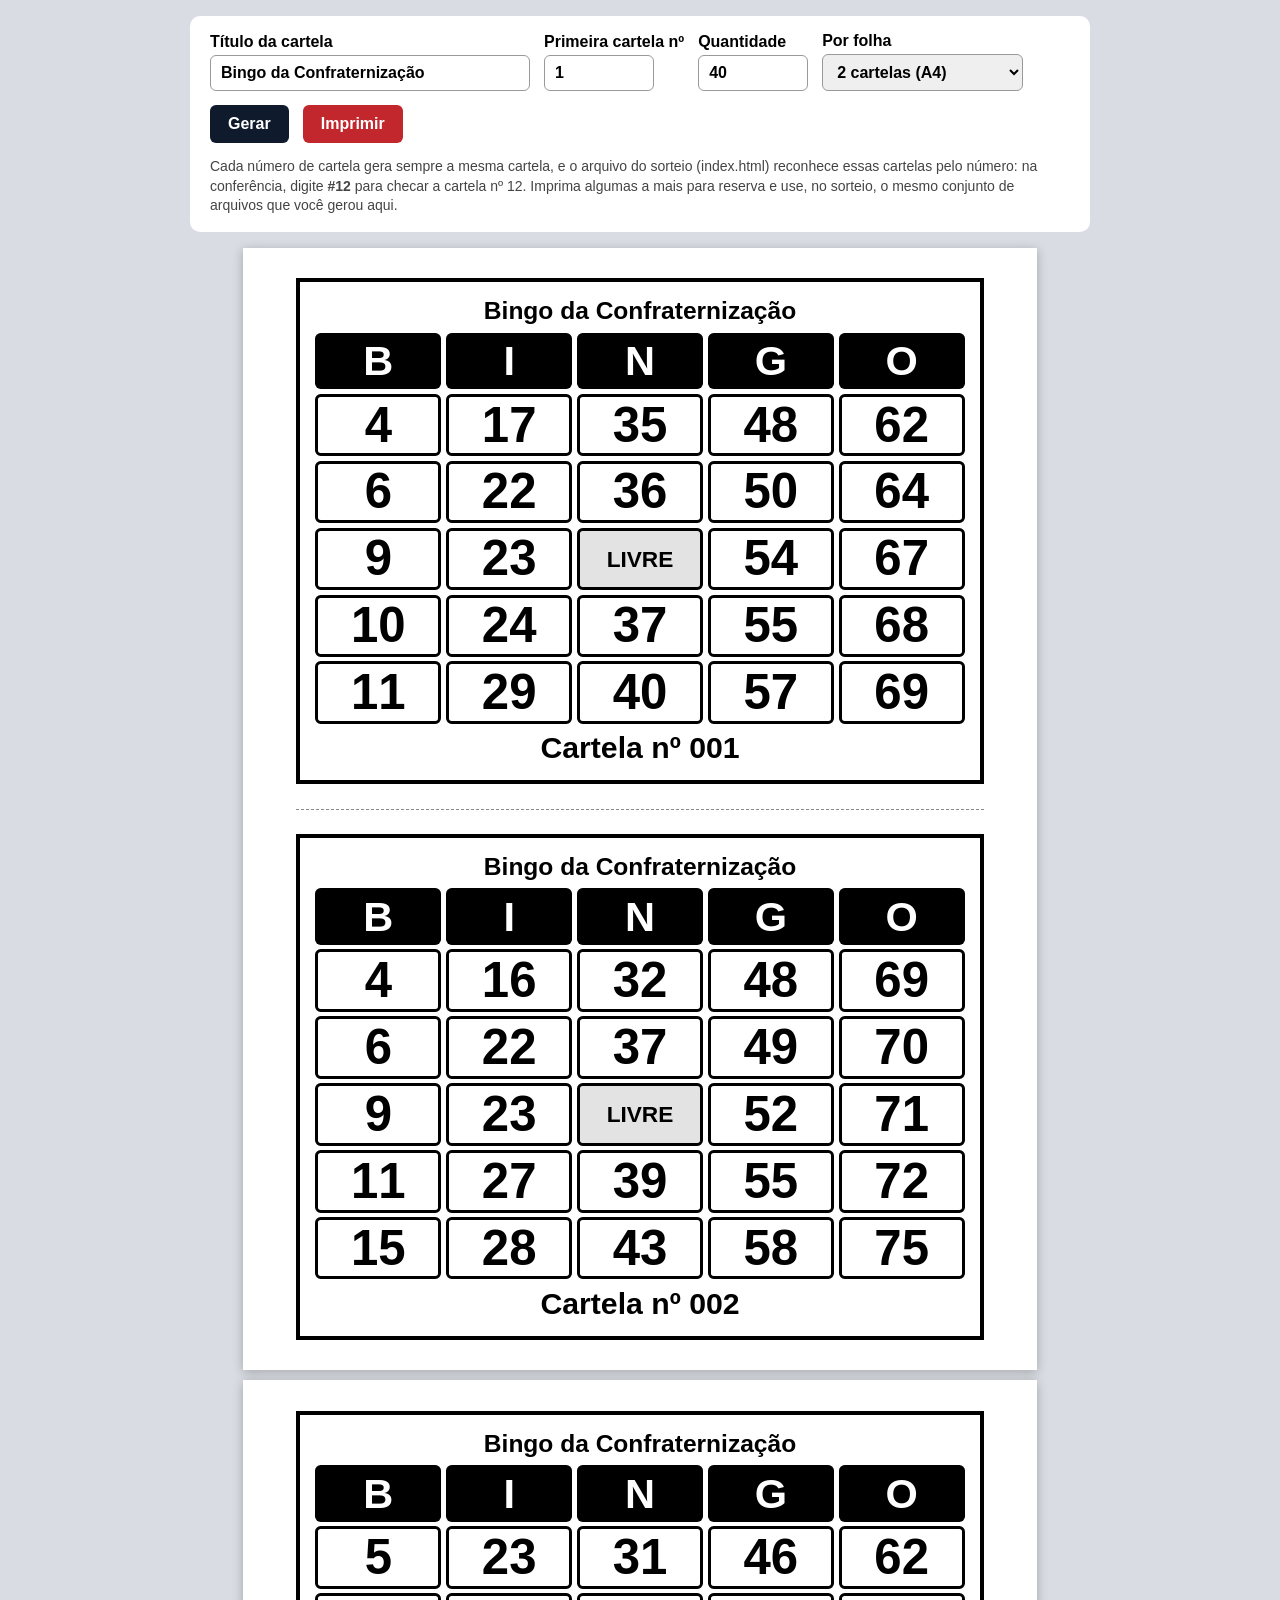
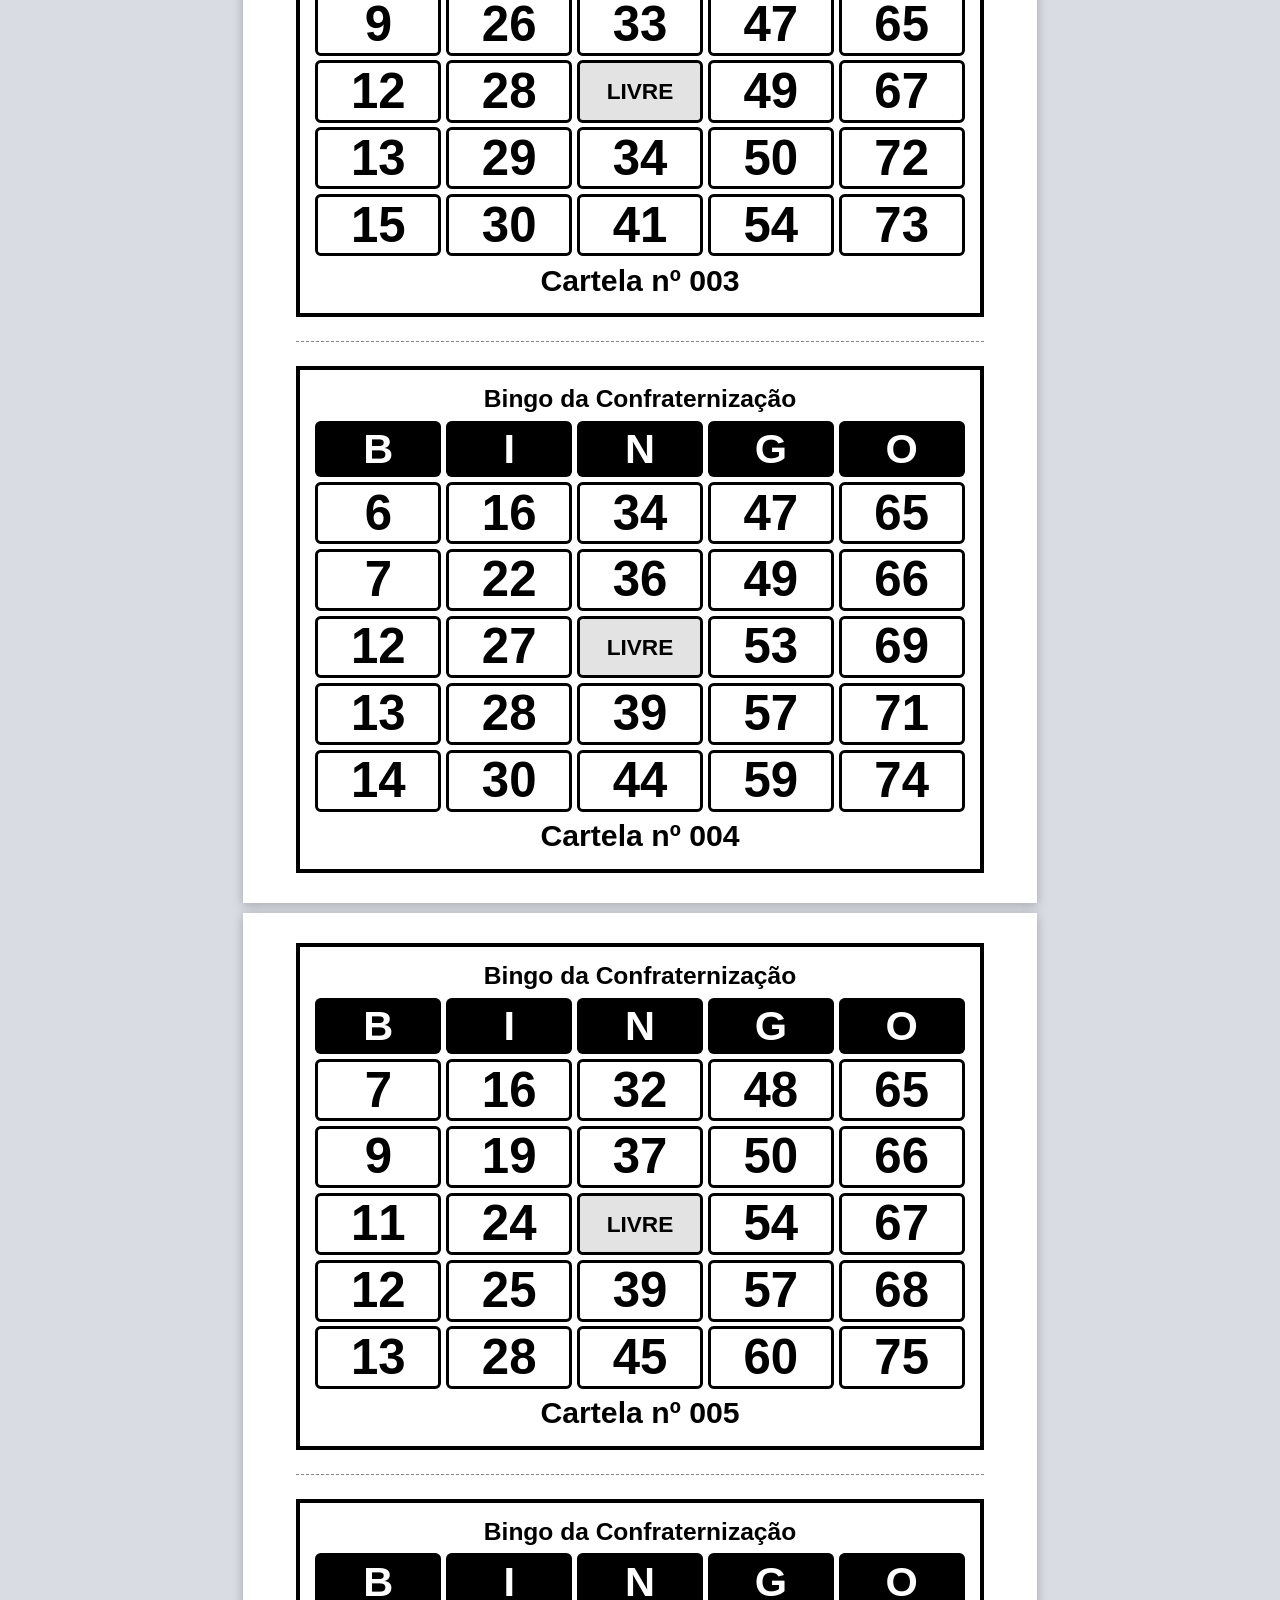
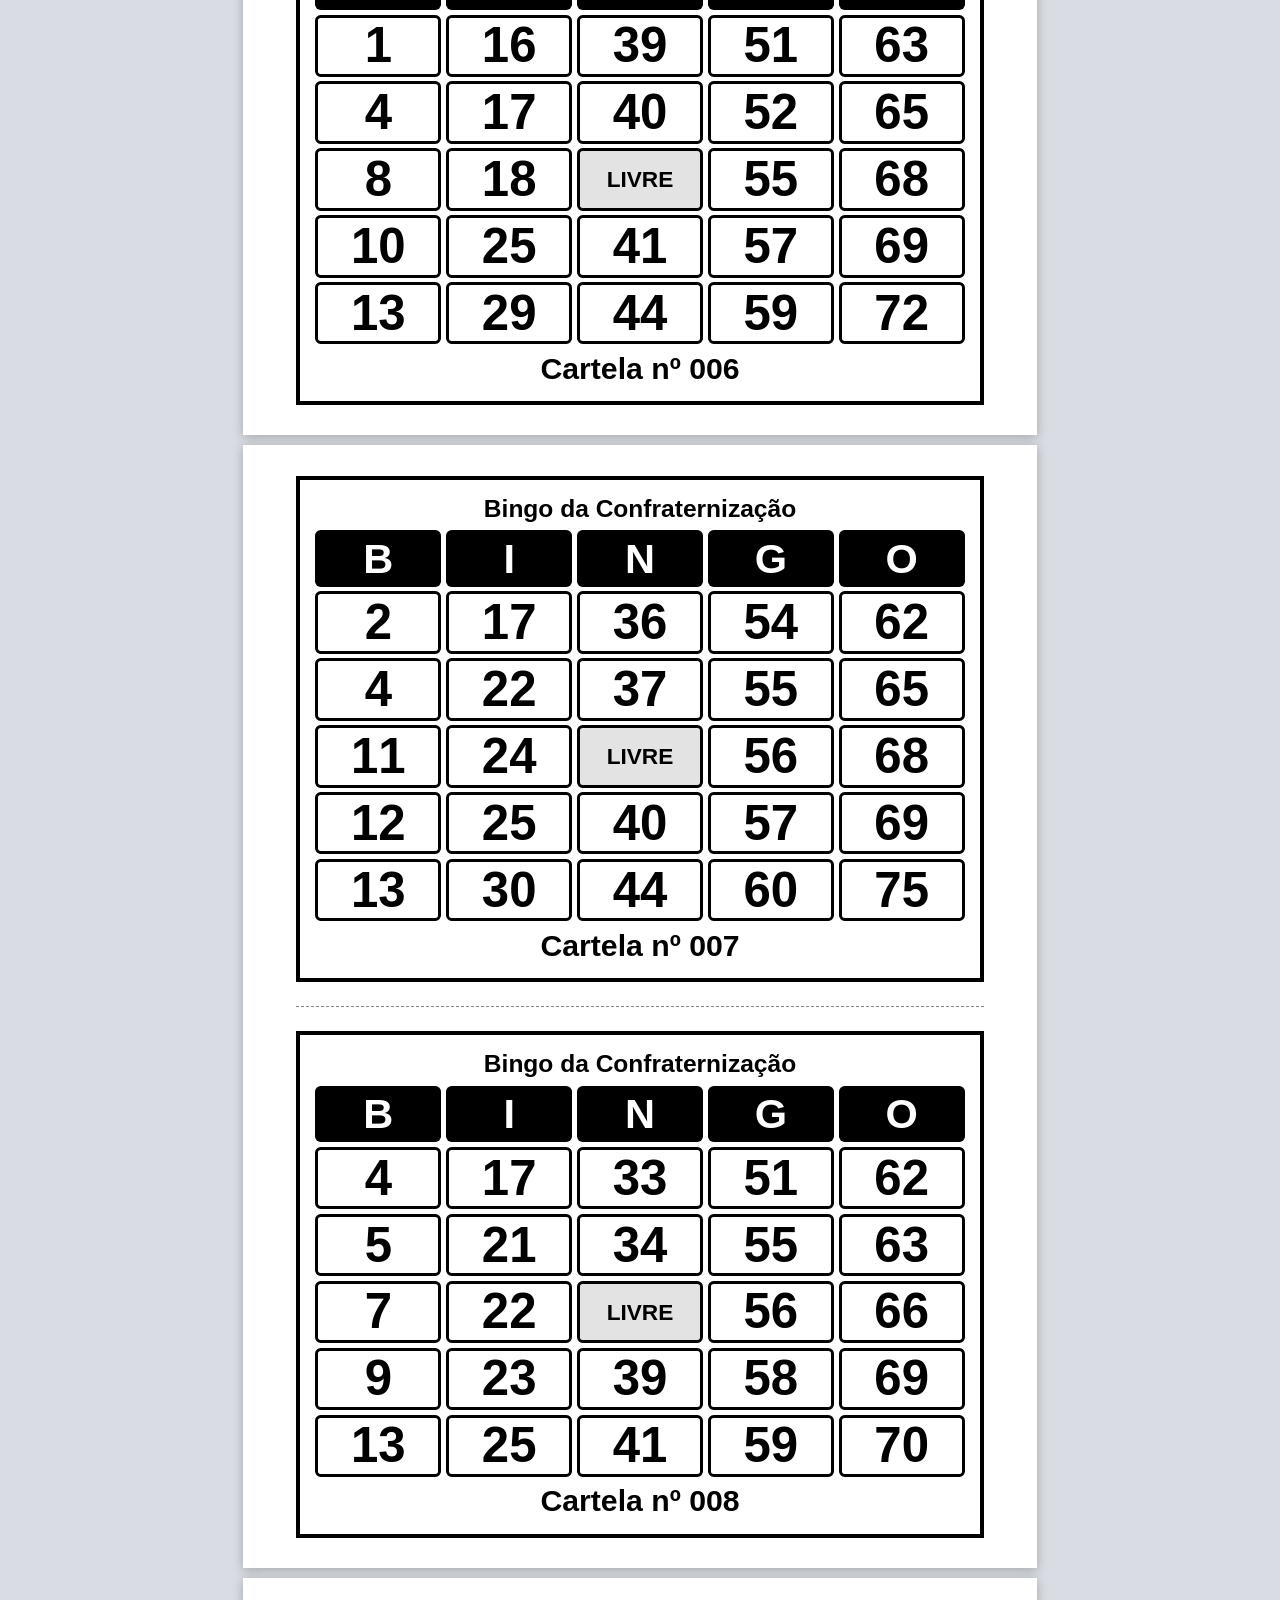
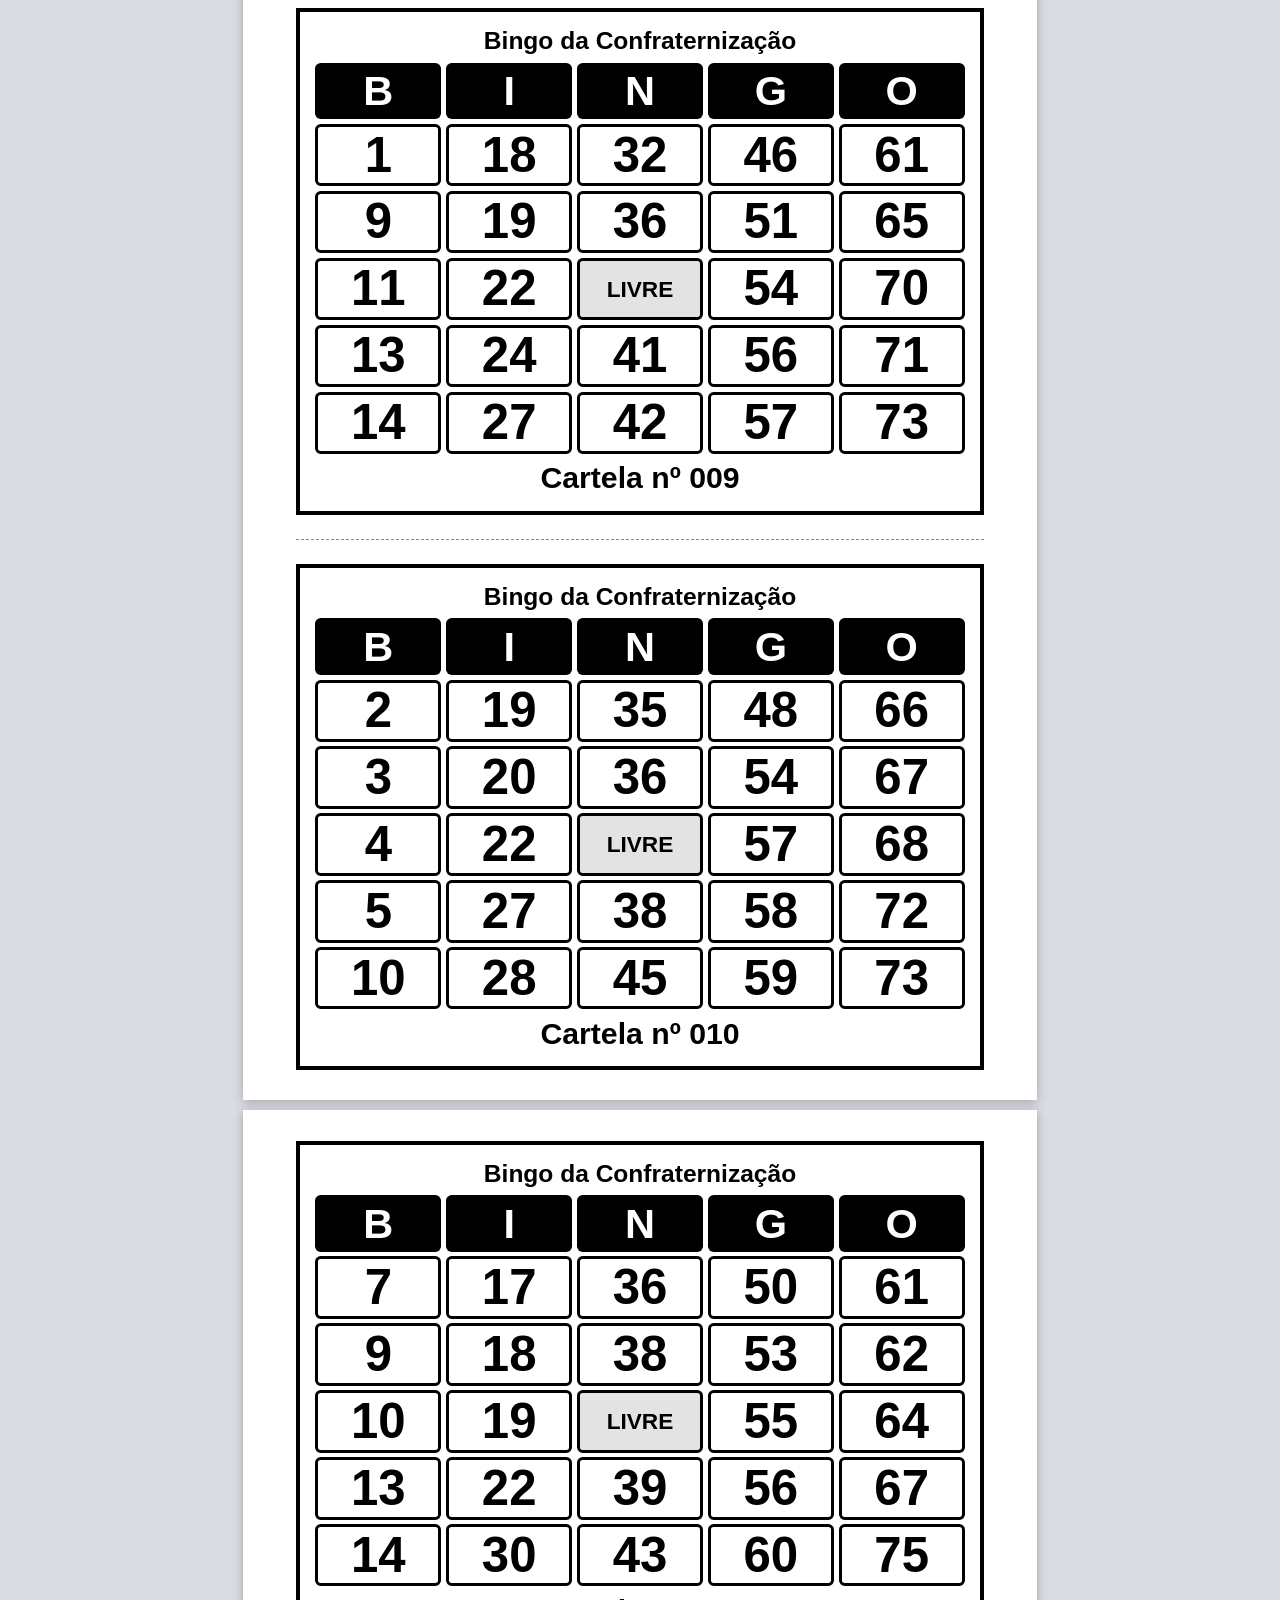
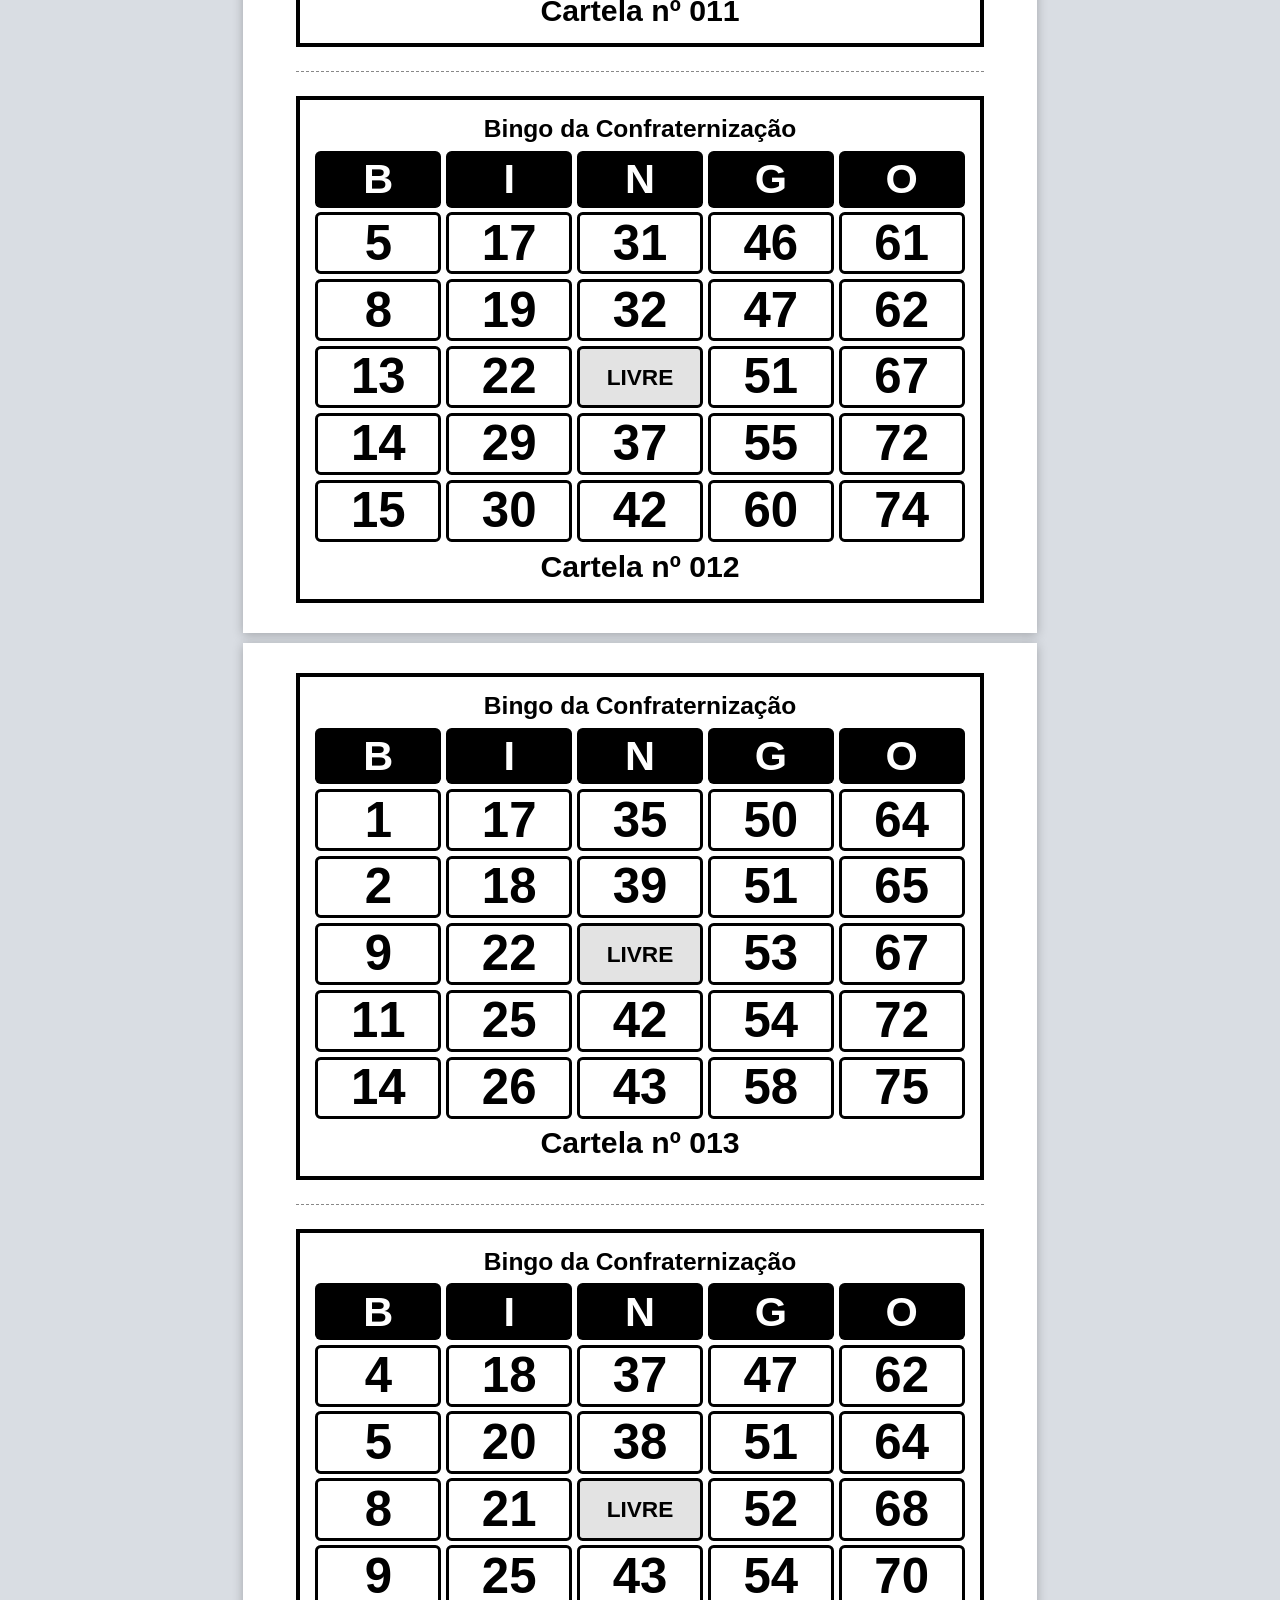
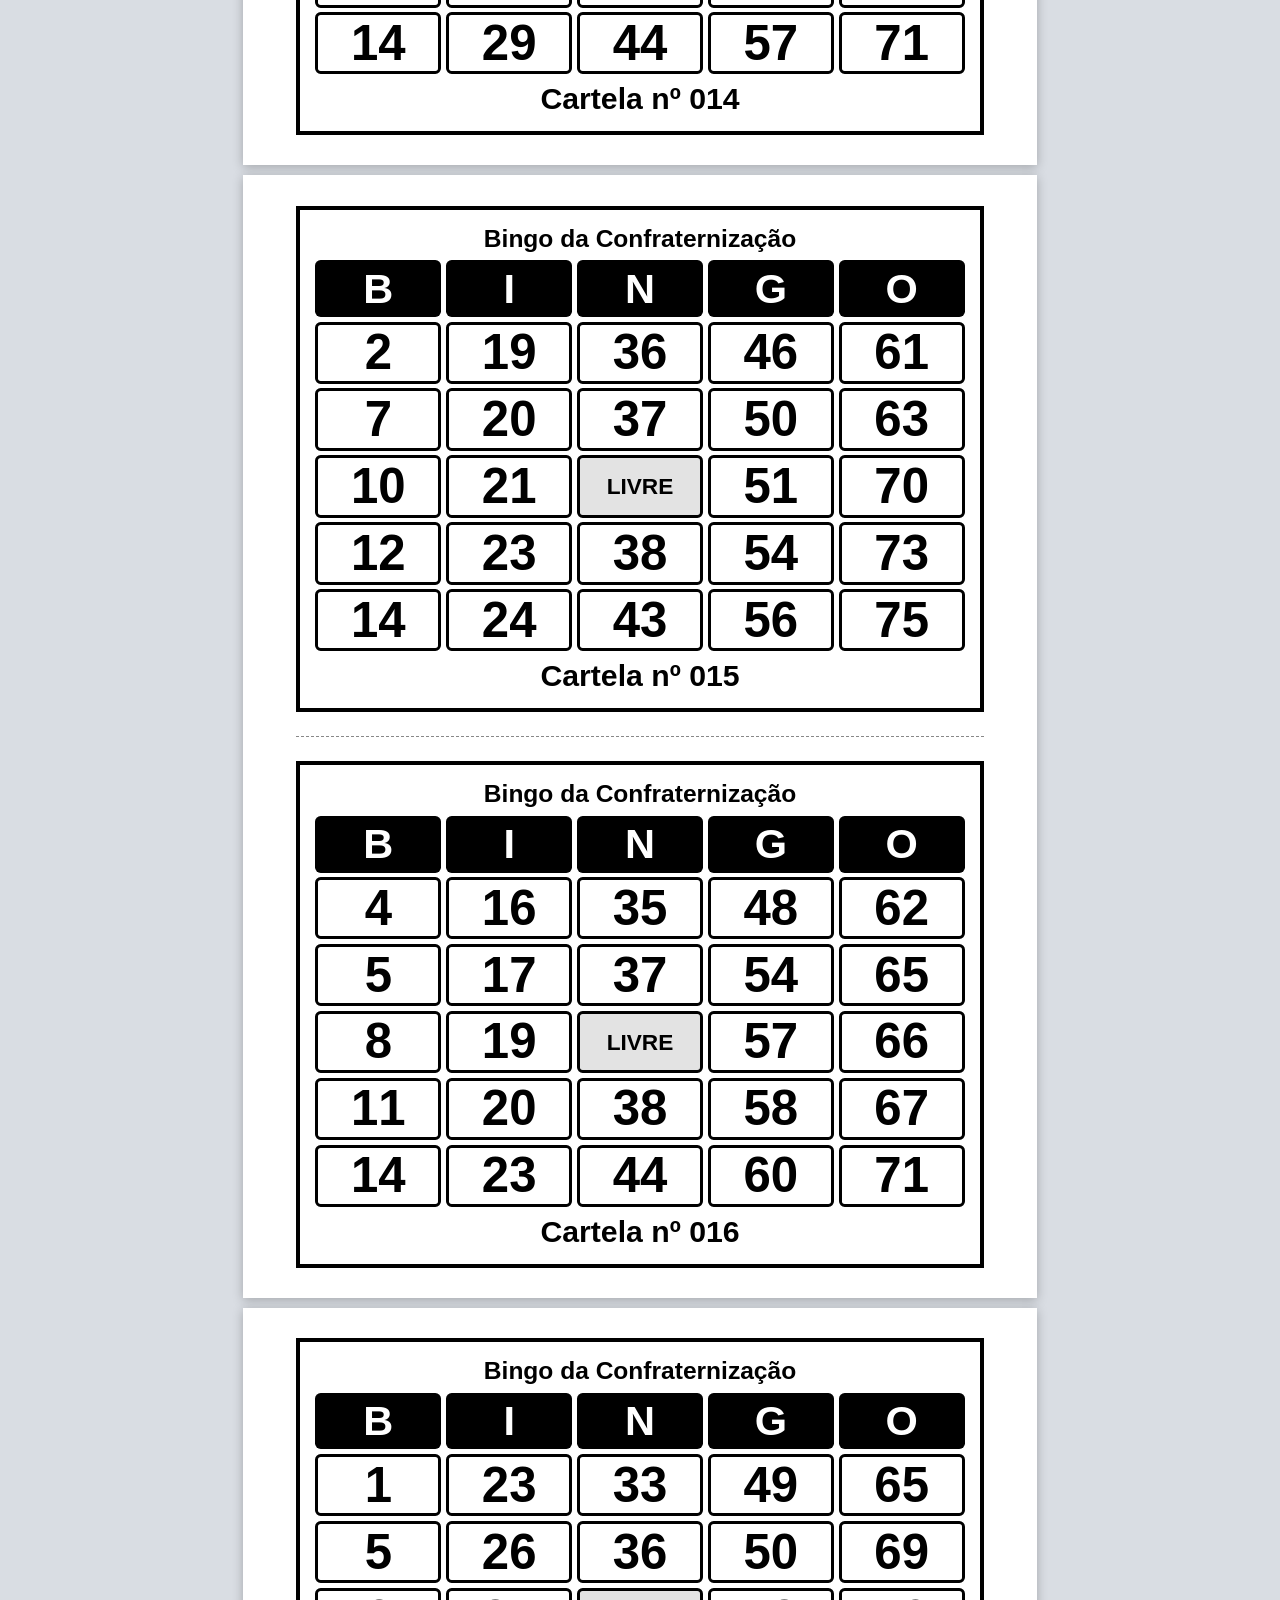
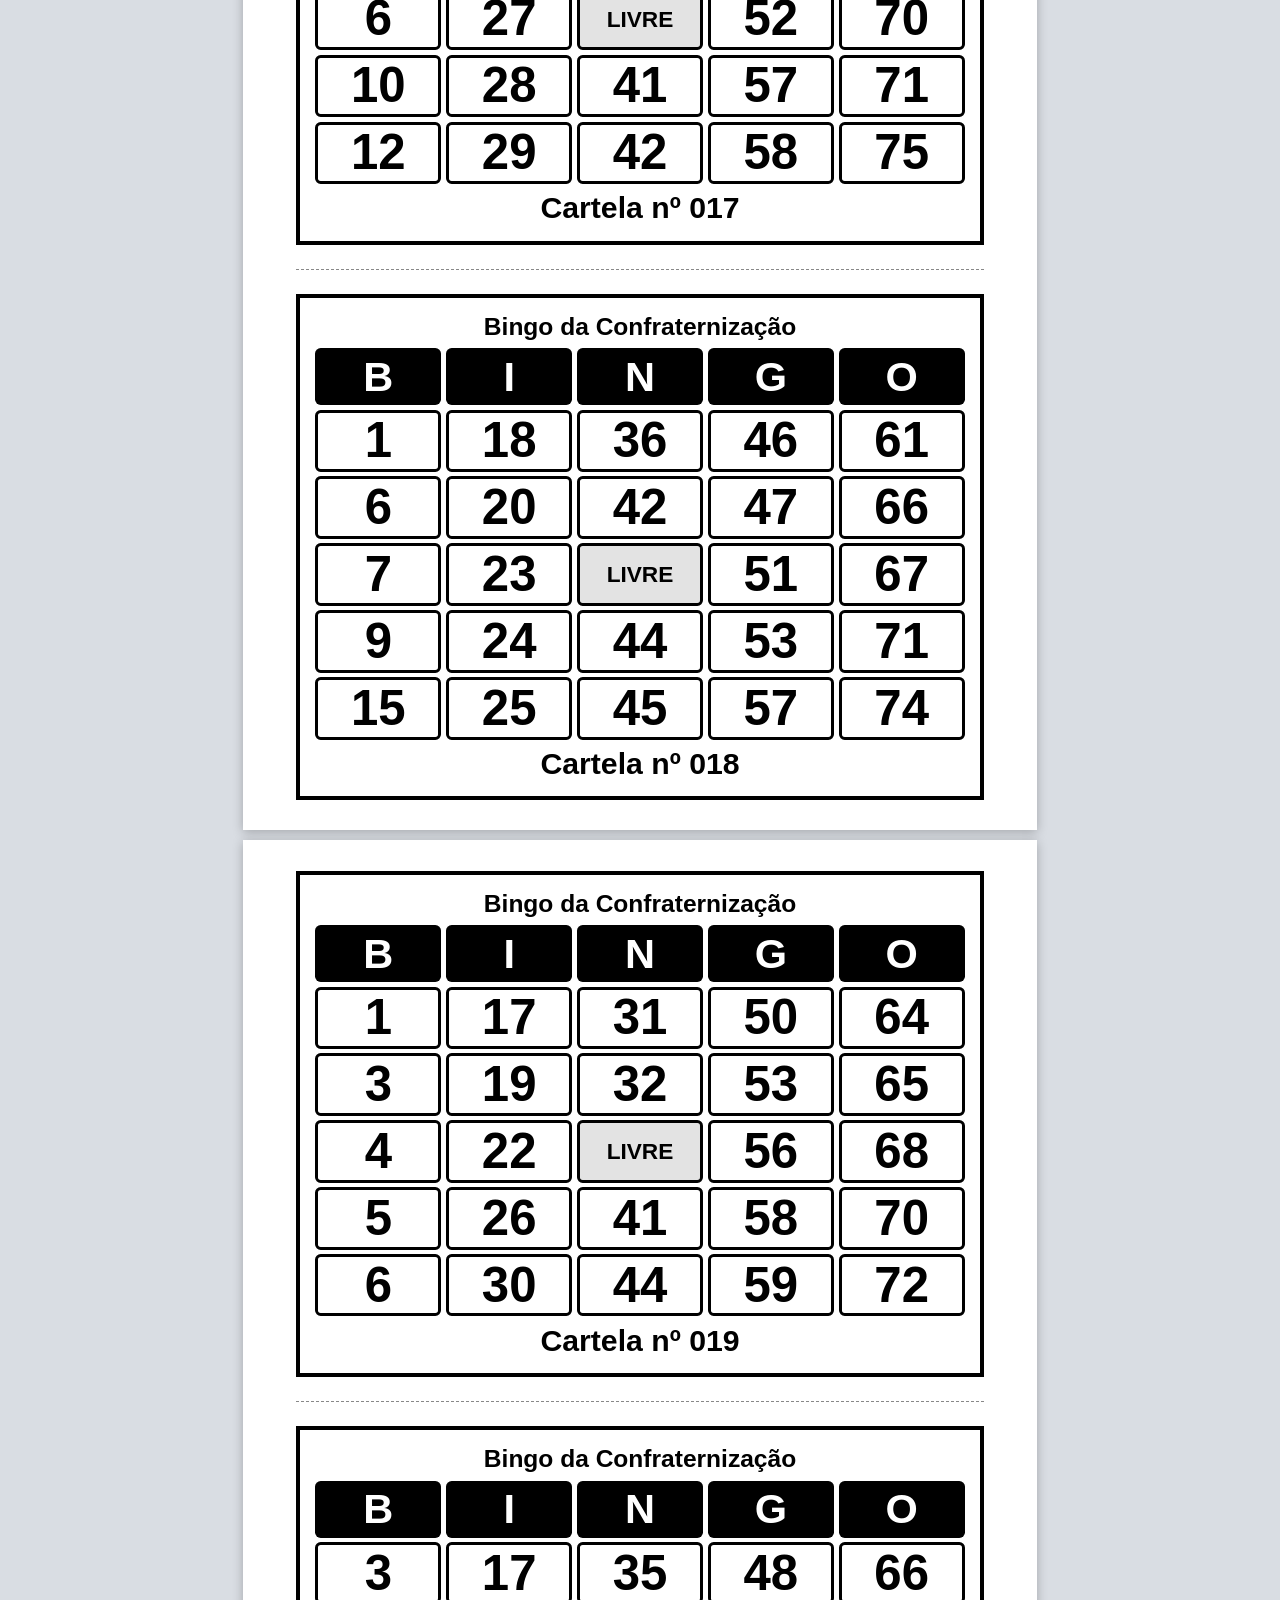
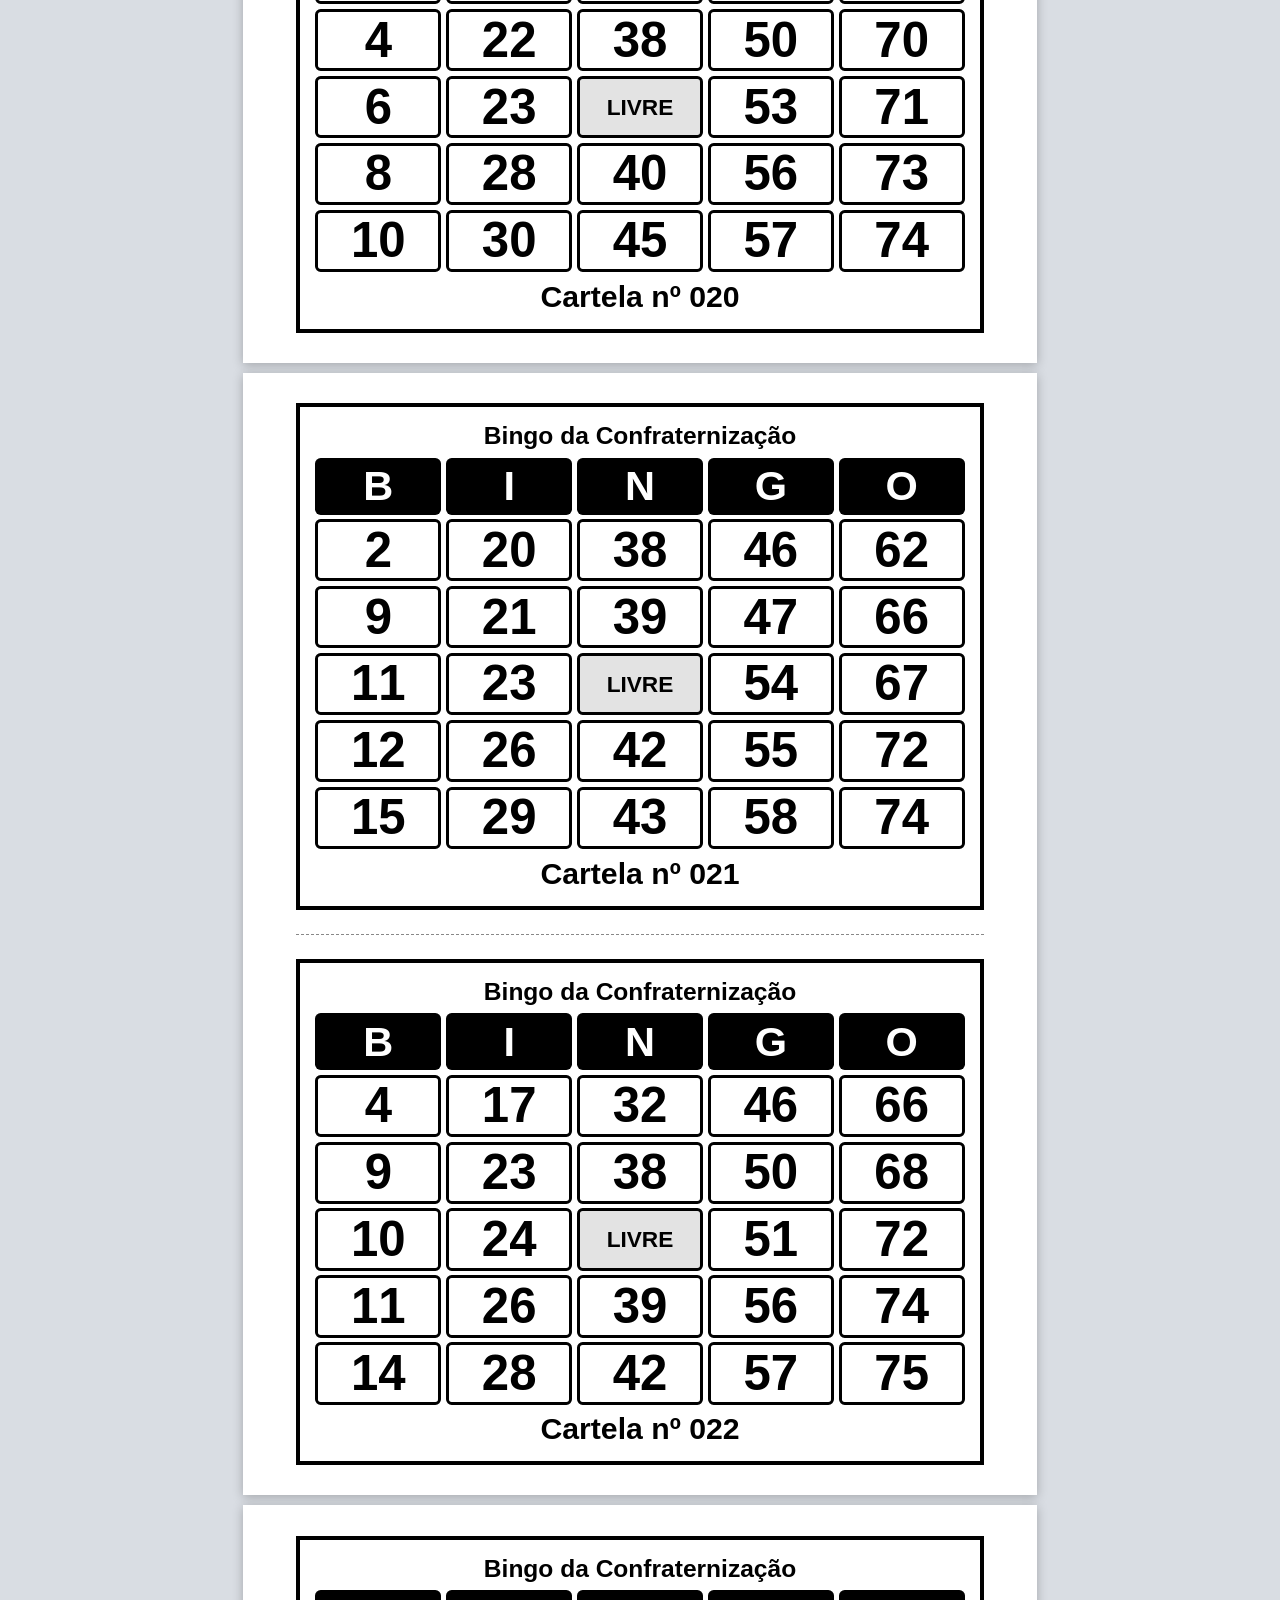
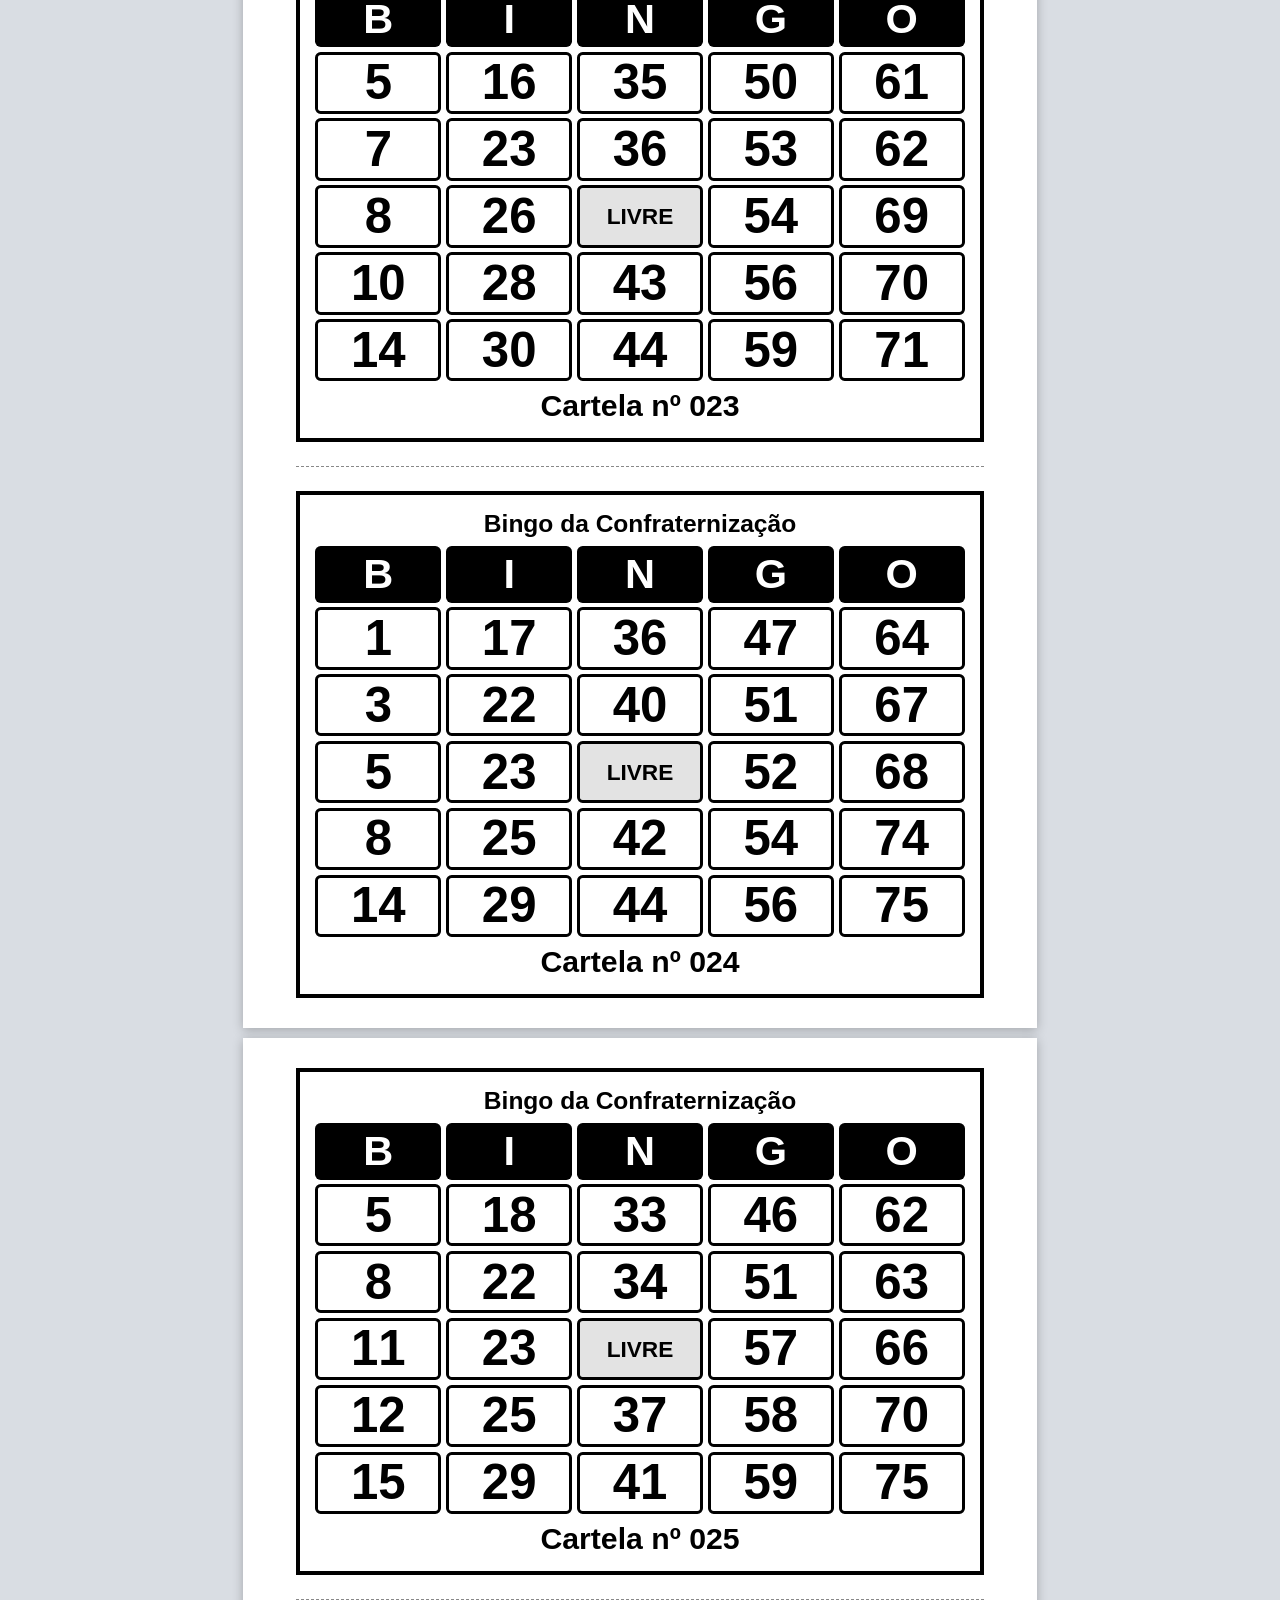
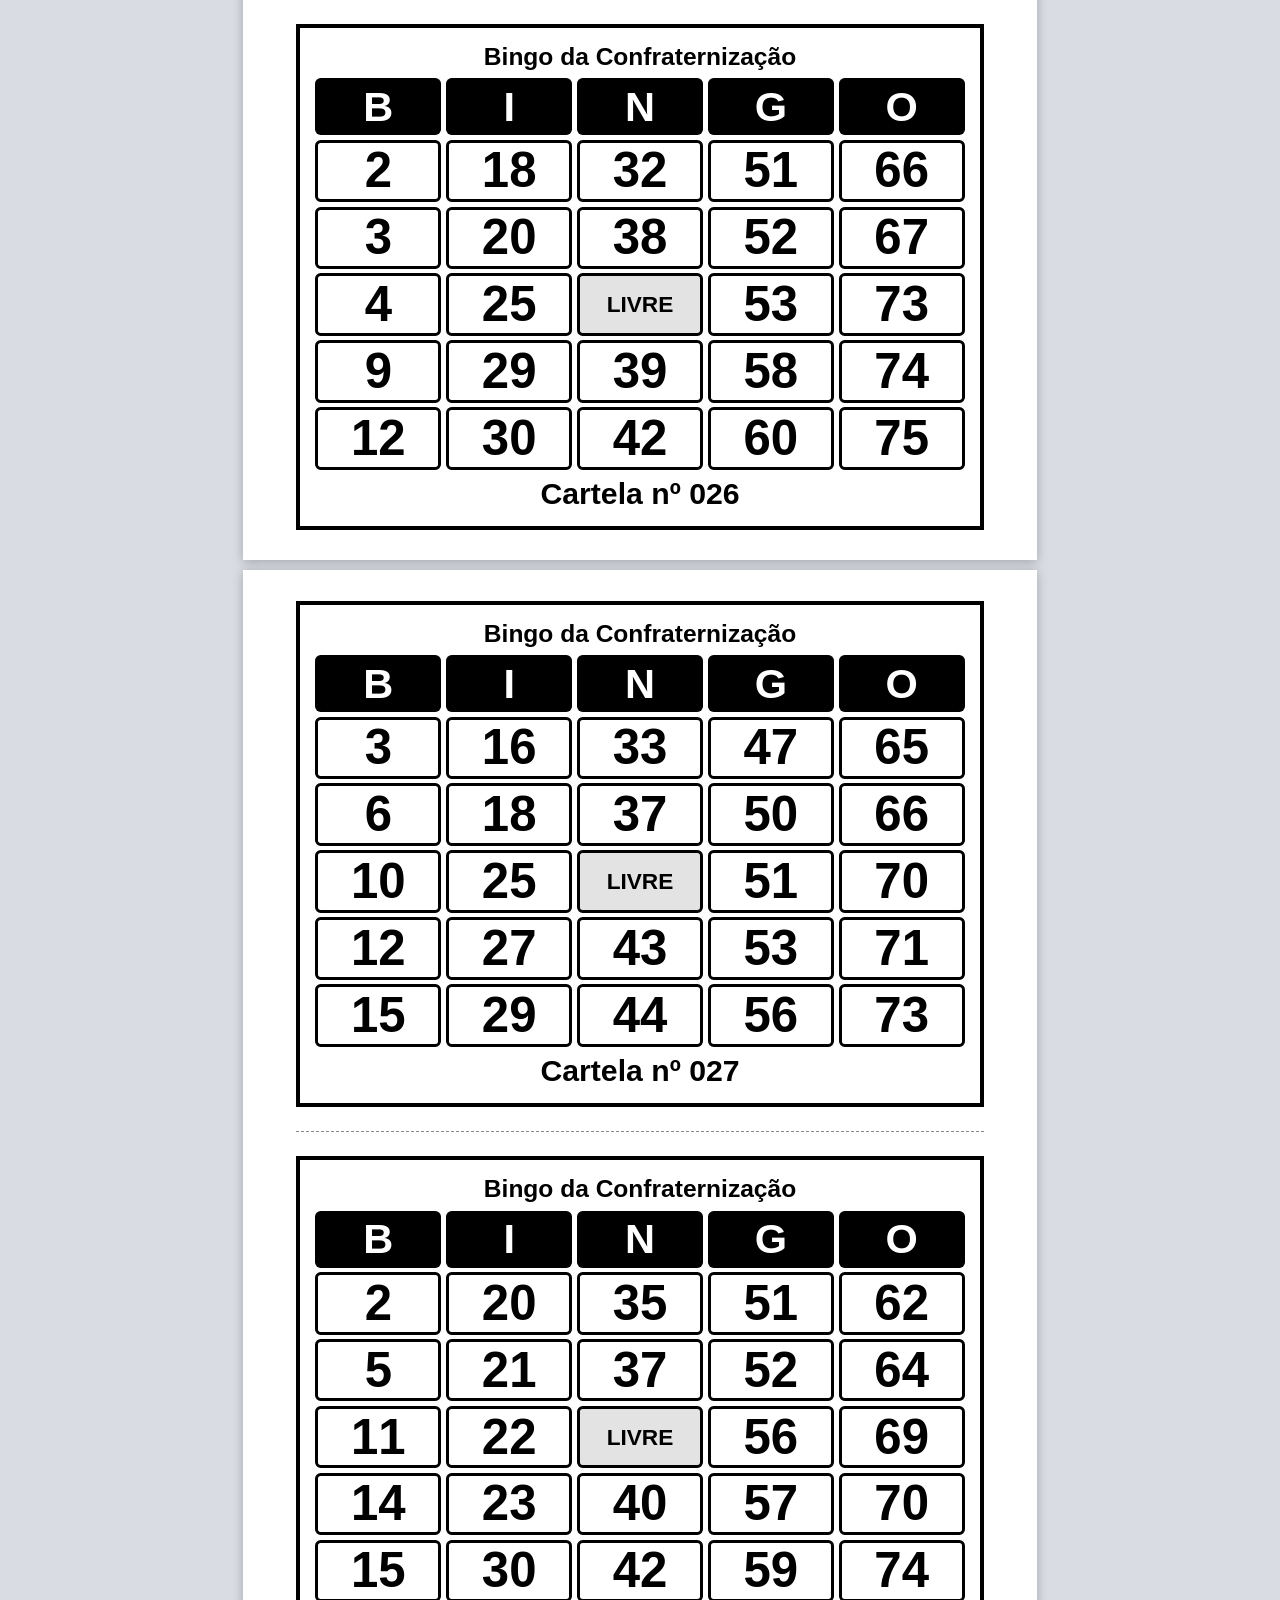
==== Cartelas.html @ 3ad3bbc8 "criação do jogo bingo, index é o jg, cartelas é para gerar elas e imprimir" ====
<!doctype html>
<html lang="pt-BR">
<head>
<meta charset="utf-8">
<meta name="viewport" content="width=device-width,initial-scale=1">
<title>Cartelas de Bingo</title>
<style>
@page{size:A4;margin:0}
*{box-sizing:border-box;margin:0;padding:0}
body{font-family:Arial,Helvetica,sans-serif;background:#d9dde3;color:#000}
.ctl{max-width:900px;margin:16px auto;padding:16px 20px;background:#fff;border-radius:10px;display:flex;flex-wrap:wrap;gap:14px;align-items:end;font-size:16px}
.ctl label{display:flex;flex-direction:column;gap:4px;font-weight:600}
.ctl input,.ctl select{font:inherit;padding:8px 10px;border:1px solid #999;border-radius:6px}
.ctl input[type=text]{width:320px}
.ctl input[type=number]{width:110px}
.ctl button{font:inherit;font-weight:700;padding:10px 18px;border:0;border-radius:6px;background:#0f1b2d;color:#fff;cursor:pointer}
.ctl button.sec{background:#c1272d}
.ctl p{flex-basis:100%;font-size:14px;color:#444;line-height:1.4}
.page{width:210mm;height:297mm;margin:10px auto;background:#fff;padding:8mm 14mm;display:flex;flex-direction:column;justify-content:space-between;box-shadow:0 2px 10px rgba(0,0,0,.25);break-after:page;page-break-after:always;overflow:hidden}
.card{height:134mm;border:1.2mm solid #000;display:flex;flex-direction:column;padding:4mm}
.cut{border-top:.4mm dashed #888}
.title{text-align:center;font-size:6.5mm;font-weight:700;margin-bottom:2mm}
.grid{flex:1;display:grid;grid-template-columns:repeat(5,1fr);grid-template-rows:15mm repeat(5,1fr);gap:1.2mm}
.h{display:flex;align-items:center;justify-content:center;font-size:11mm;font-weight:900;background:#000;color:#fff;border-radius:1.5mm}
.n{display:flex;align-items:center;justify-content:center;border:.8mm solid #000;border-radius:1.5mm;font-size:13mm;line-height:1;font-weight:800;font-variant-numeric:tabular-nums}
.n.free{font-size:6mm;background:#e3e3e3}
.foot{text-align:center;font-size:8mm;font-weight:700;margin-top:2mm}
.one .card{height:281mm;padding:6mm}
.one .title{font-size:10mm;margin-bottom:4mm}
.one .grid{grid-template-rows:28mm repeat(5,1fr);gap:2.5mm}
.one .h{font-size:22mm}
.one .n{font-size:32mm;border-width:1.2mm}
.one .n.free{font-size:12mm}
.one .foot{font-size:14mm;margin-top:4mm}
@media print{
  body{background:#fff}
  .ctl{display:none}
  .page{margin:0;box-shadow:none}
}
</style>
</head>
<body>
<div class="ctl">
  <label>Título da cartela
    <input type="text" id="title" value="Bingo da Confraternização">
  </label>
  <label>Primeira cartela nº
    <input type="number" id="start" value="1" min="1" max="9999">
  </label>
  <label>Quantidade
    <input type="number" id="qty" value="40" min="1" max="500">
  </label>
  <label>Por folha
    <select id="per">
      <option value="2">2 cartelas (A4)</option>
      <option value="1">1 cartela grande (A4)</option>
    </select>
  </label>
  <button id="gen">Gerar</button>
  <button id="print" class="sec">Imprimir</button>
  <p>Cada número de cartela gera sempre a mesma cartela, e o arquivo do sorteio (index.html) reconhece essas cartelas pelo número: na conferência, digite <b>#12</b> para checar a cartela nº 12. Imprima algumas a mais para reserva e use, no sorteio, o mesmo conjunto de arquivos que você gerou aqui.</p>
</div>
<div id="out"></div>

<script>

function mb(a){return function(){a|=0;a=a+0x6D2B79F5|0;var t=Math.imul(a^a>>>15,1|a);t=t+Math.imul(t^t>>>7,61|t)^t;return((t^t>>>14)>>>0)/4294967296}}
function cardFor(id){
  var r=mb((Math.imul(id,2654435761)^0x9E3779B9)>>>0);
  for(var w=0;w<8;w++)r();
  var cols=[];
  for(var c=0;c<5;c++){
    var p=[];for(var k=1;k<=15;k++)p.push(c*15+k);
    for(var i=14;i>0;i--){var j=Math.floor(r()*(i+1));var t=p[i];p[i]=p[j];p[j]=t}
    var s=p.slice(0,c===2?4:5).sort(function(a,b){return a-b});
    if(c===2)s.splice(2,0,0);
    cols.push(s);
  }
  var rows=[];
  for(var y=0;y<5;y++){rows.push([]);for(var x=0;x<5;x++)rows[y].push(cols[x][y])}
  return rows;
}


(function(){
var $=function(id){return document.getElementById(id)};
function esc(s){return String(s).replace(/[&<>"]/g,function(c){return{'&':'&amp;','<':'&lt;','>':'&gt;','"':'&quot;'}[c]})}
function pad(n){return String(n).padStart(3,'0')}
function cardHTML(id,title){
  var g=cardFor(id);
  var h='<div class="card"><div class="title">'+esc(title)+'</div><div class="grid">';
  'BINGO'.split('').forEach(function(l){h+='<div class="h">'+l+'</div>'});
  g.forEach(function(row){row.forEach(function(n){
    h+=n===0?'<div class="n free">LIVRE</div>':'<div class="n">'+n+'</div>';
  })});
  h+='</div><div class="foot">Cartela nº '+pad(id)+'</div></div>';
  return h;
}
function clamp(v,a,b,d){v=parseInt(v,10);if(isNaN(v))v=d;return Math.max(a,Math.min(b,v))}
function generate(){
  var title=$('title').value||'Bingo';
  var start=clamp($('start').value,1,9999,1);
  var qty=clamp($('qty').value,1,500,40);
  var per=$('per').value==='1'?1:2;
  $('start').value=start;$('qty').value=qty;
  document.body.className=per===1?'one':'';
  var out='';
  for(var i=0;i<qty;i+=per){
    out+='<div class="page">'+cardHTML(start+i,title);
    if(per===2&&i+1<qty)out+='<div class="cut"></div>'+cardHTML(start+i+1,title);
    out+='</div>';
  }
  $('out').innerHTML=out;
}
$('gen').addEventListener('click',generate);
$('print').addEventListener('click',function(){generate();window.print()});
generate();
})();
</script>
</body>
</html>
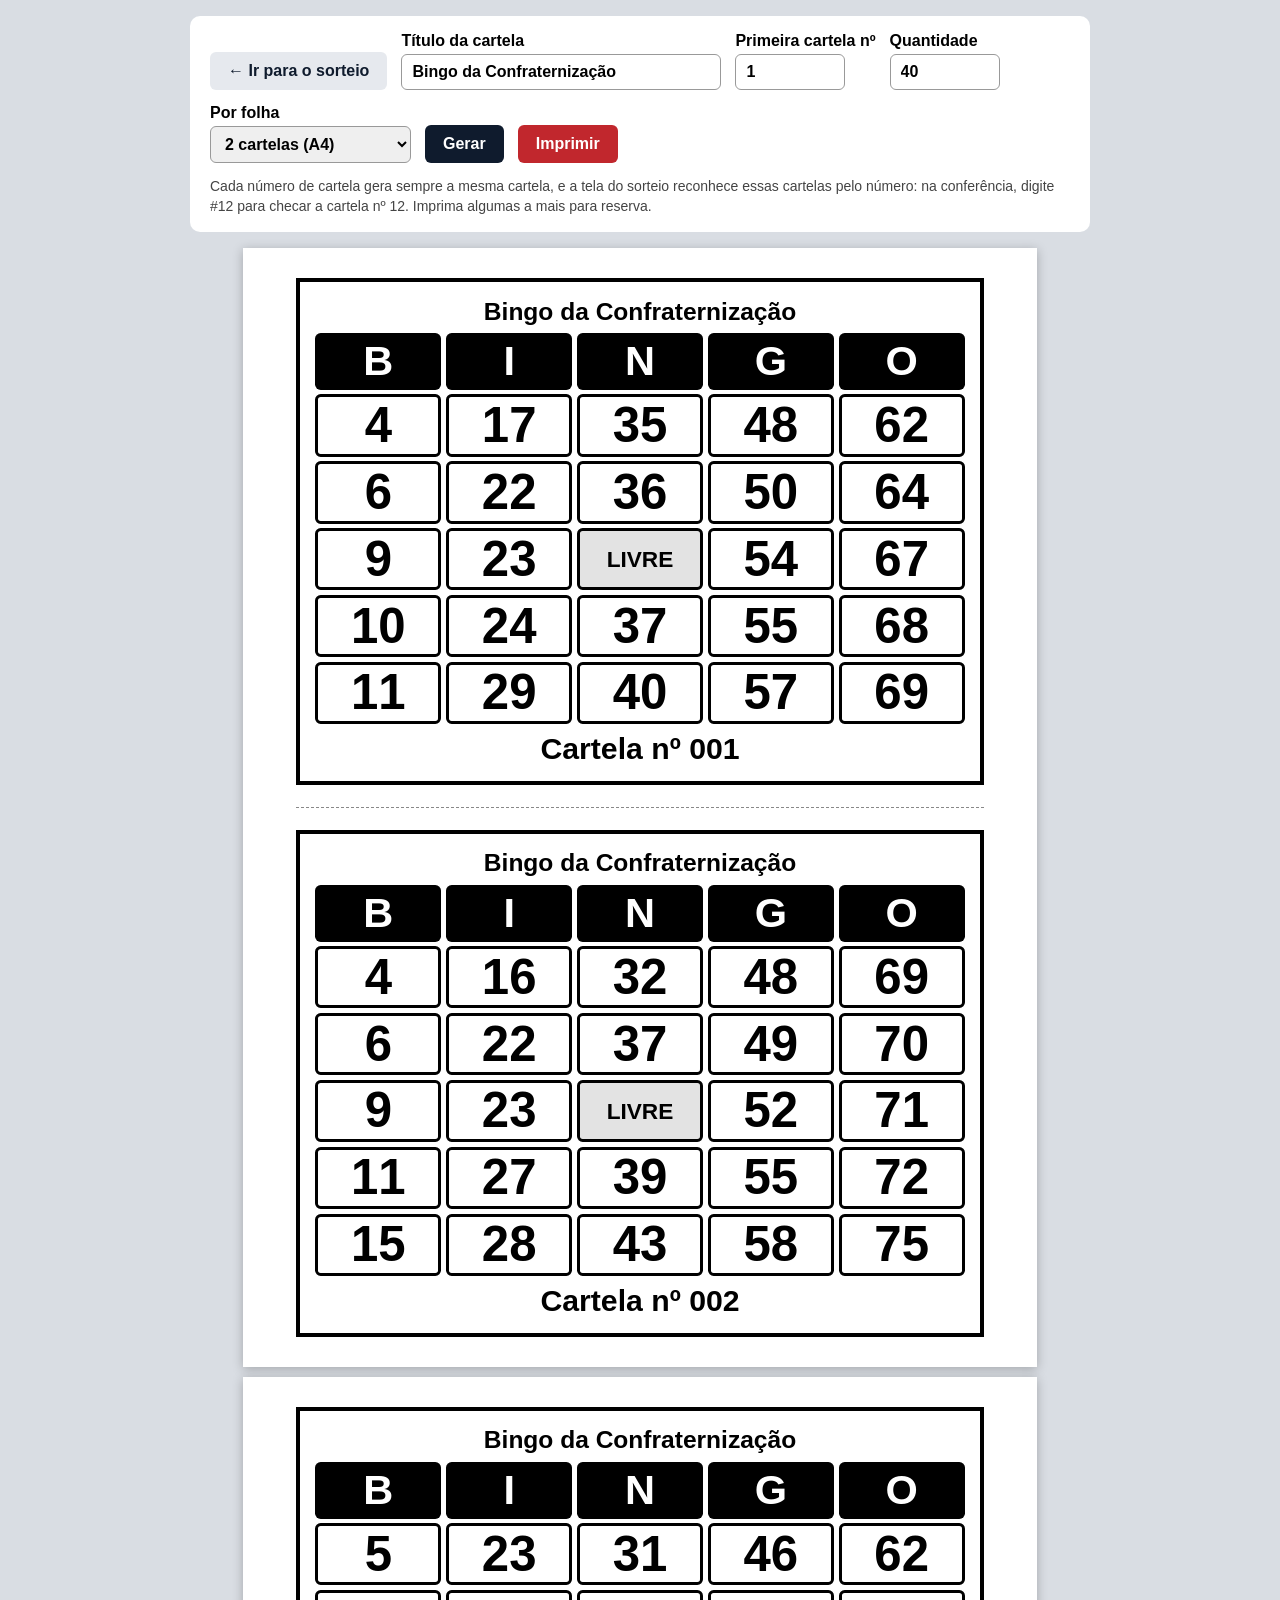
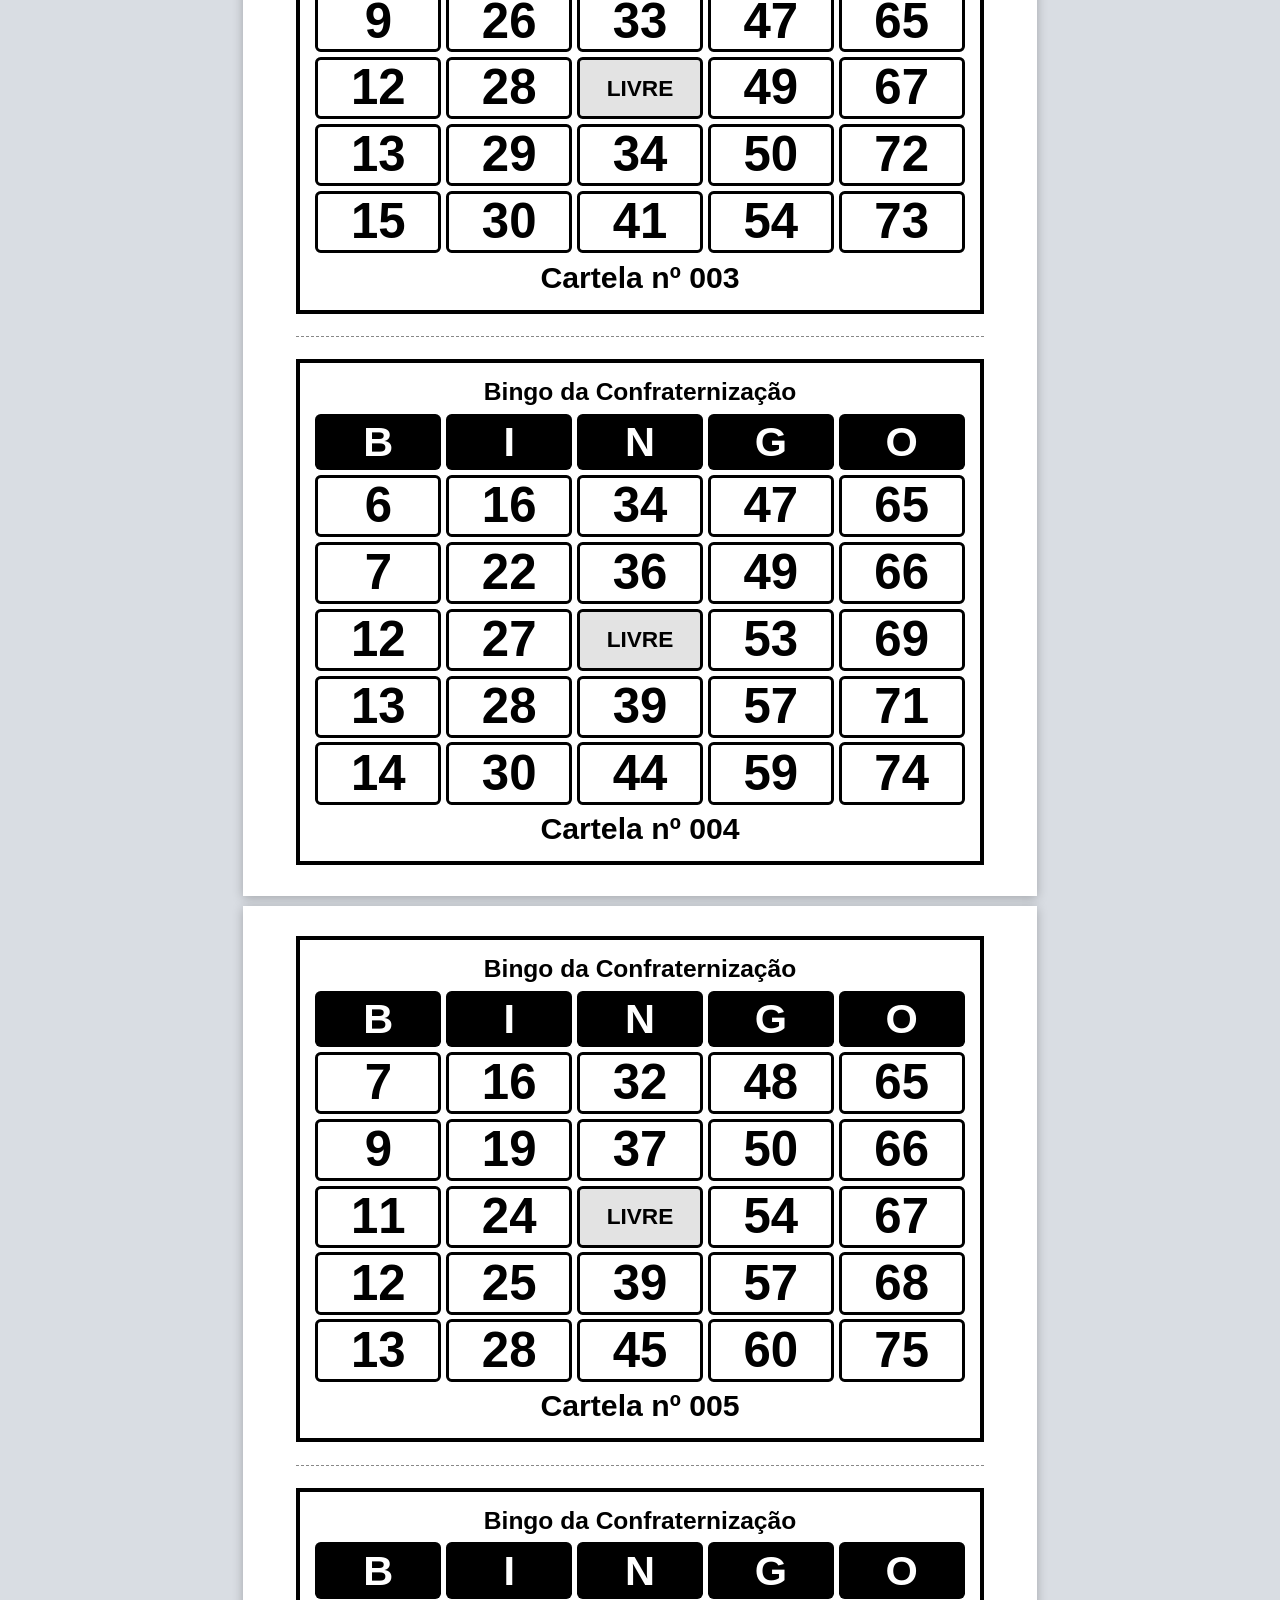
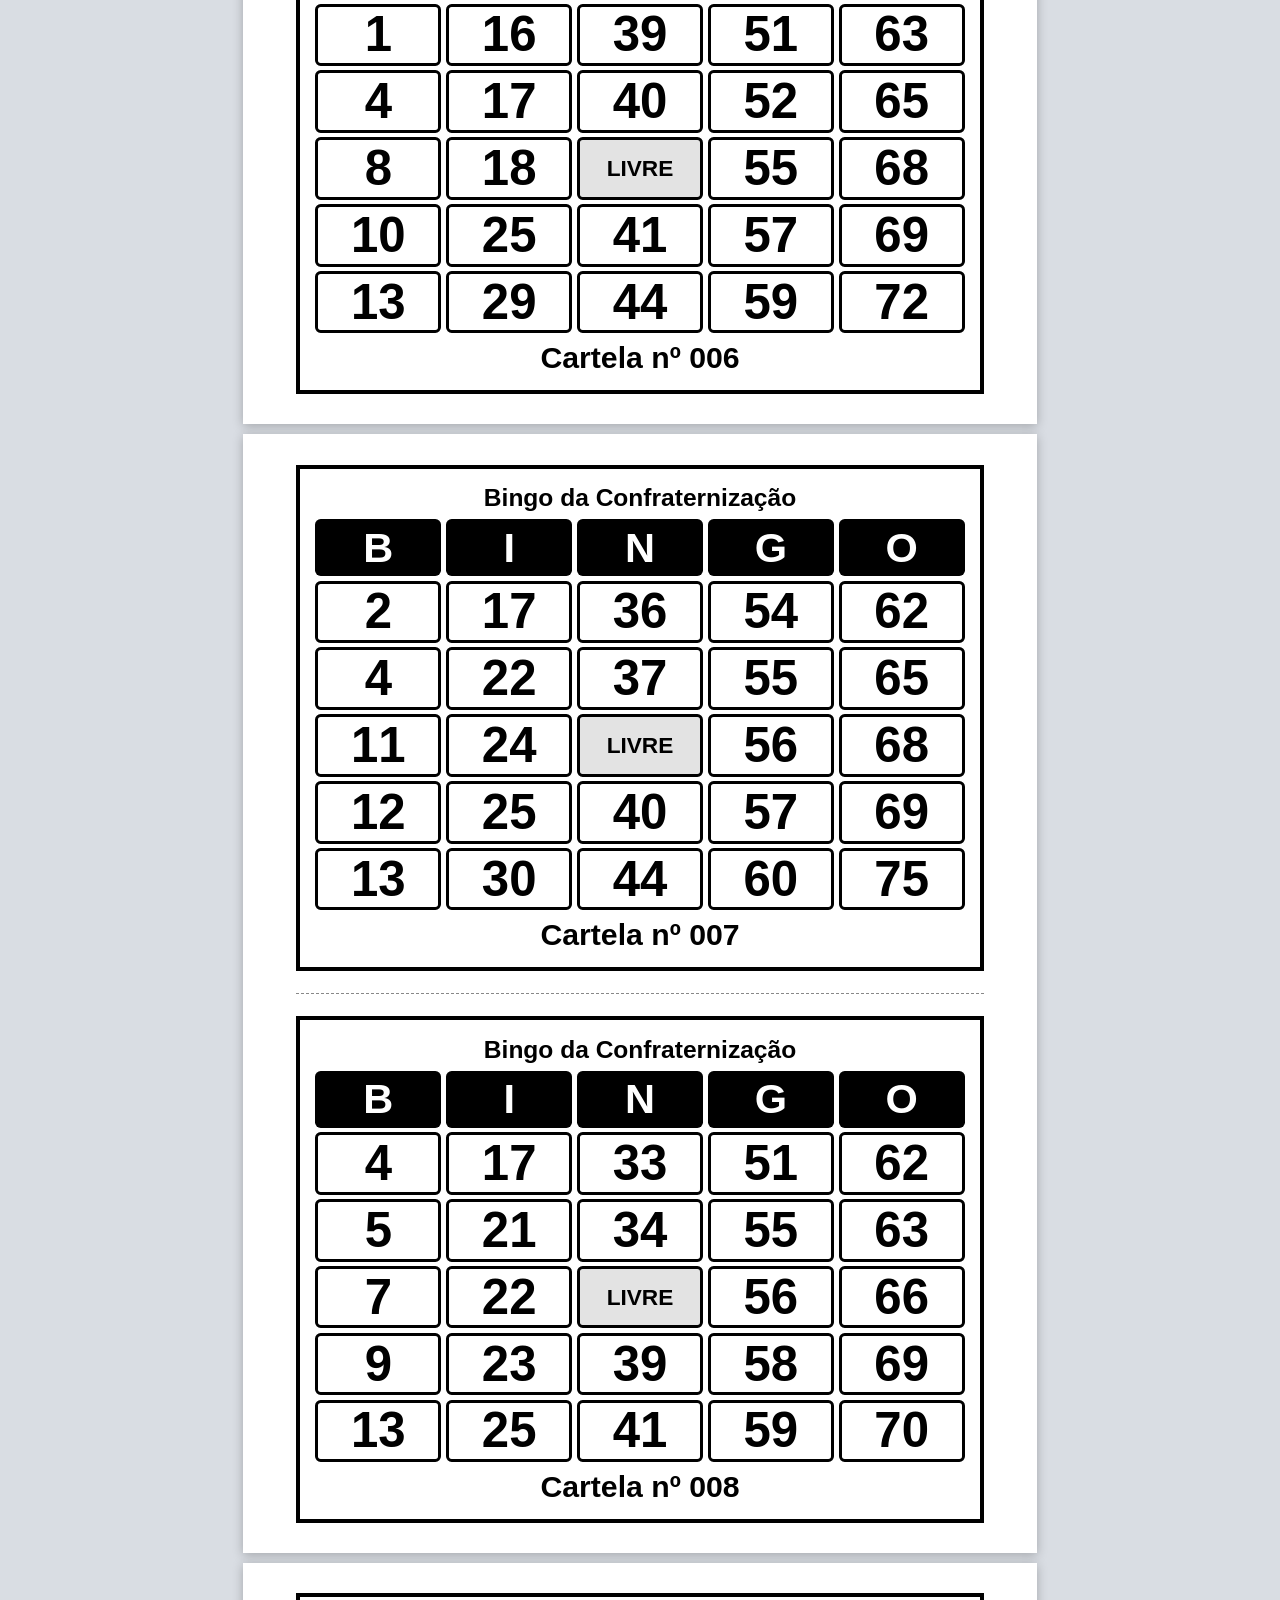
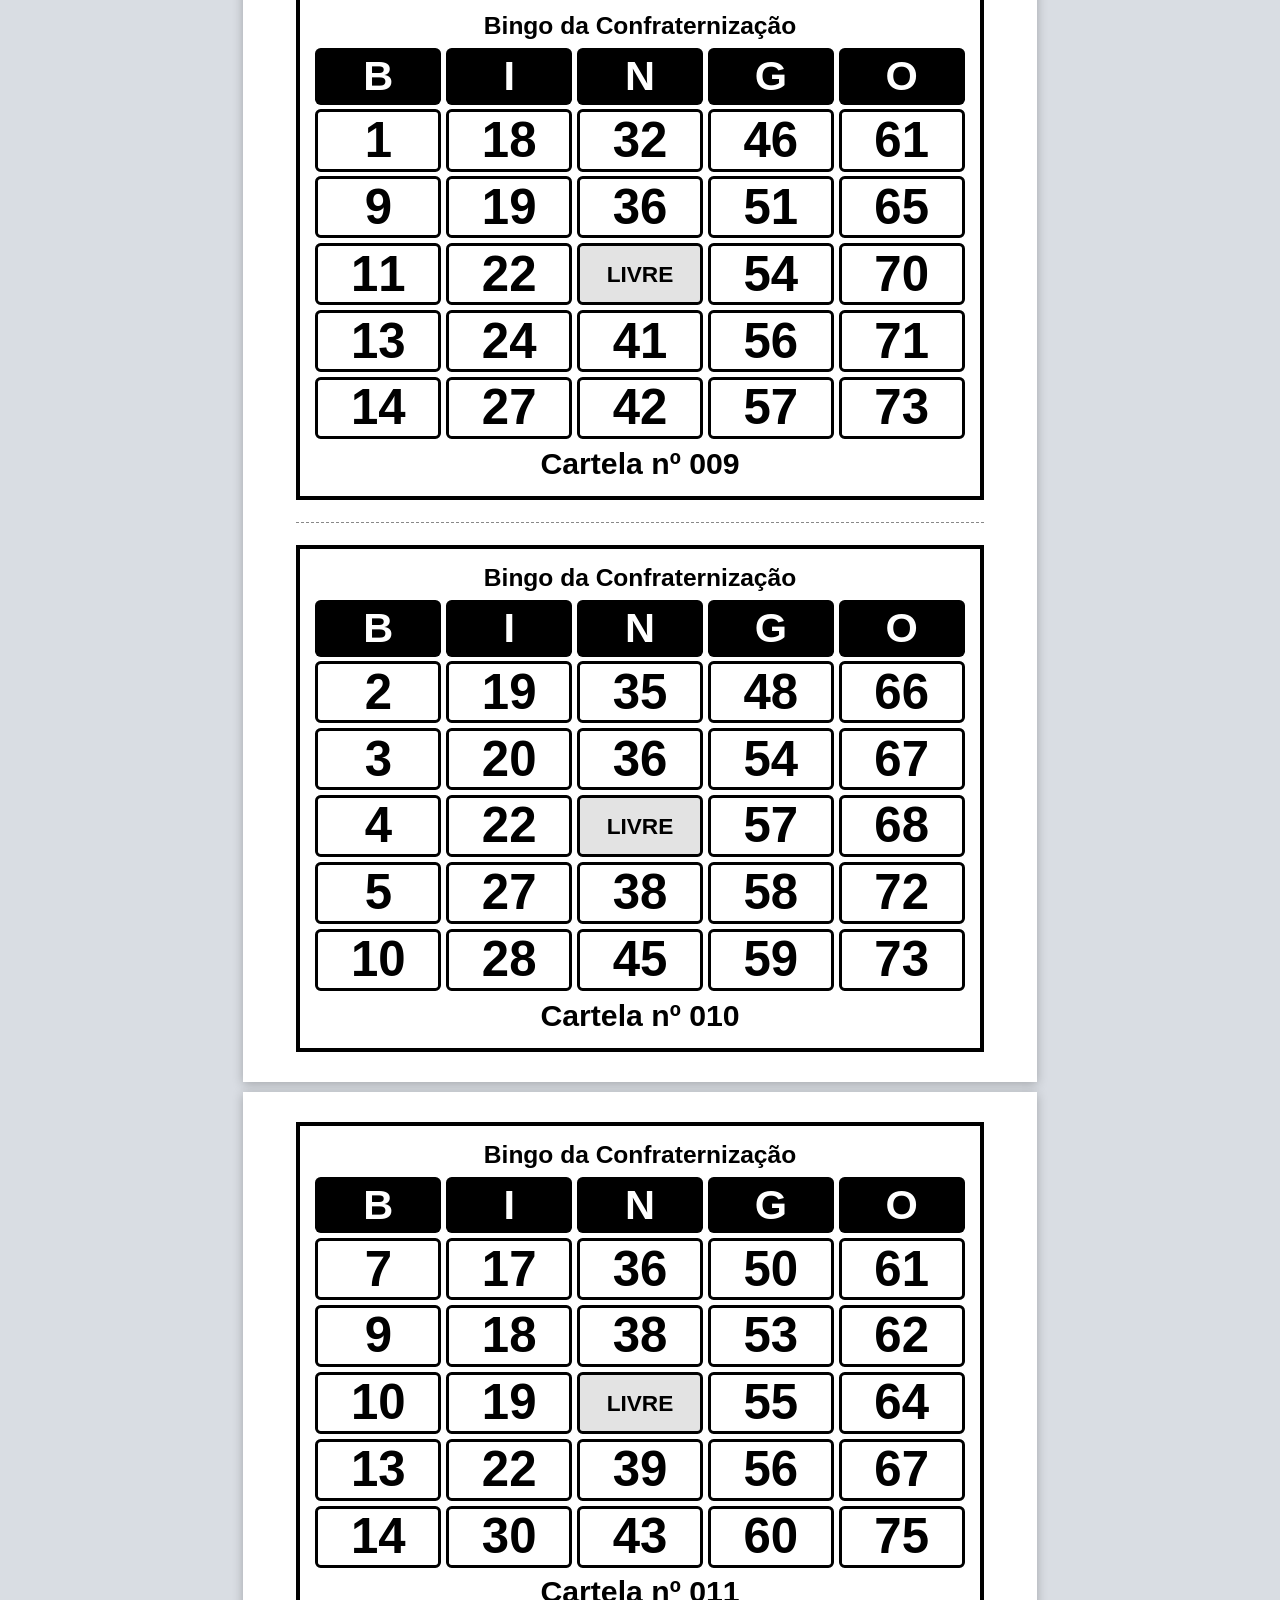
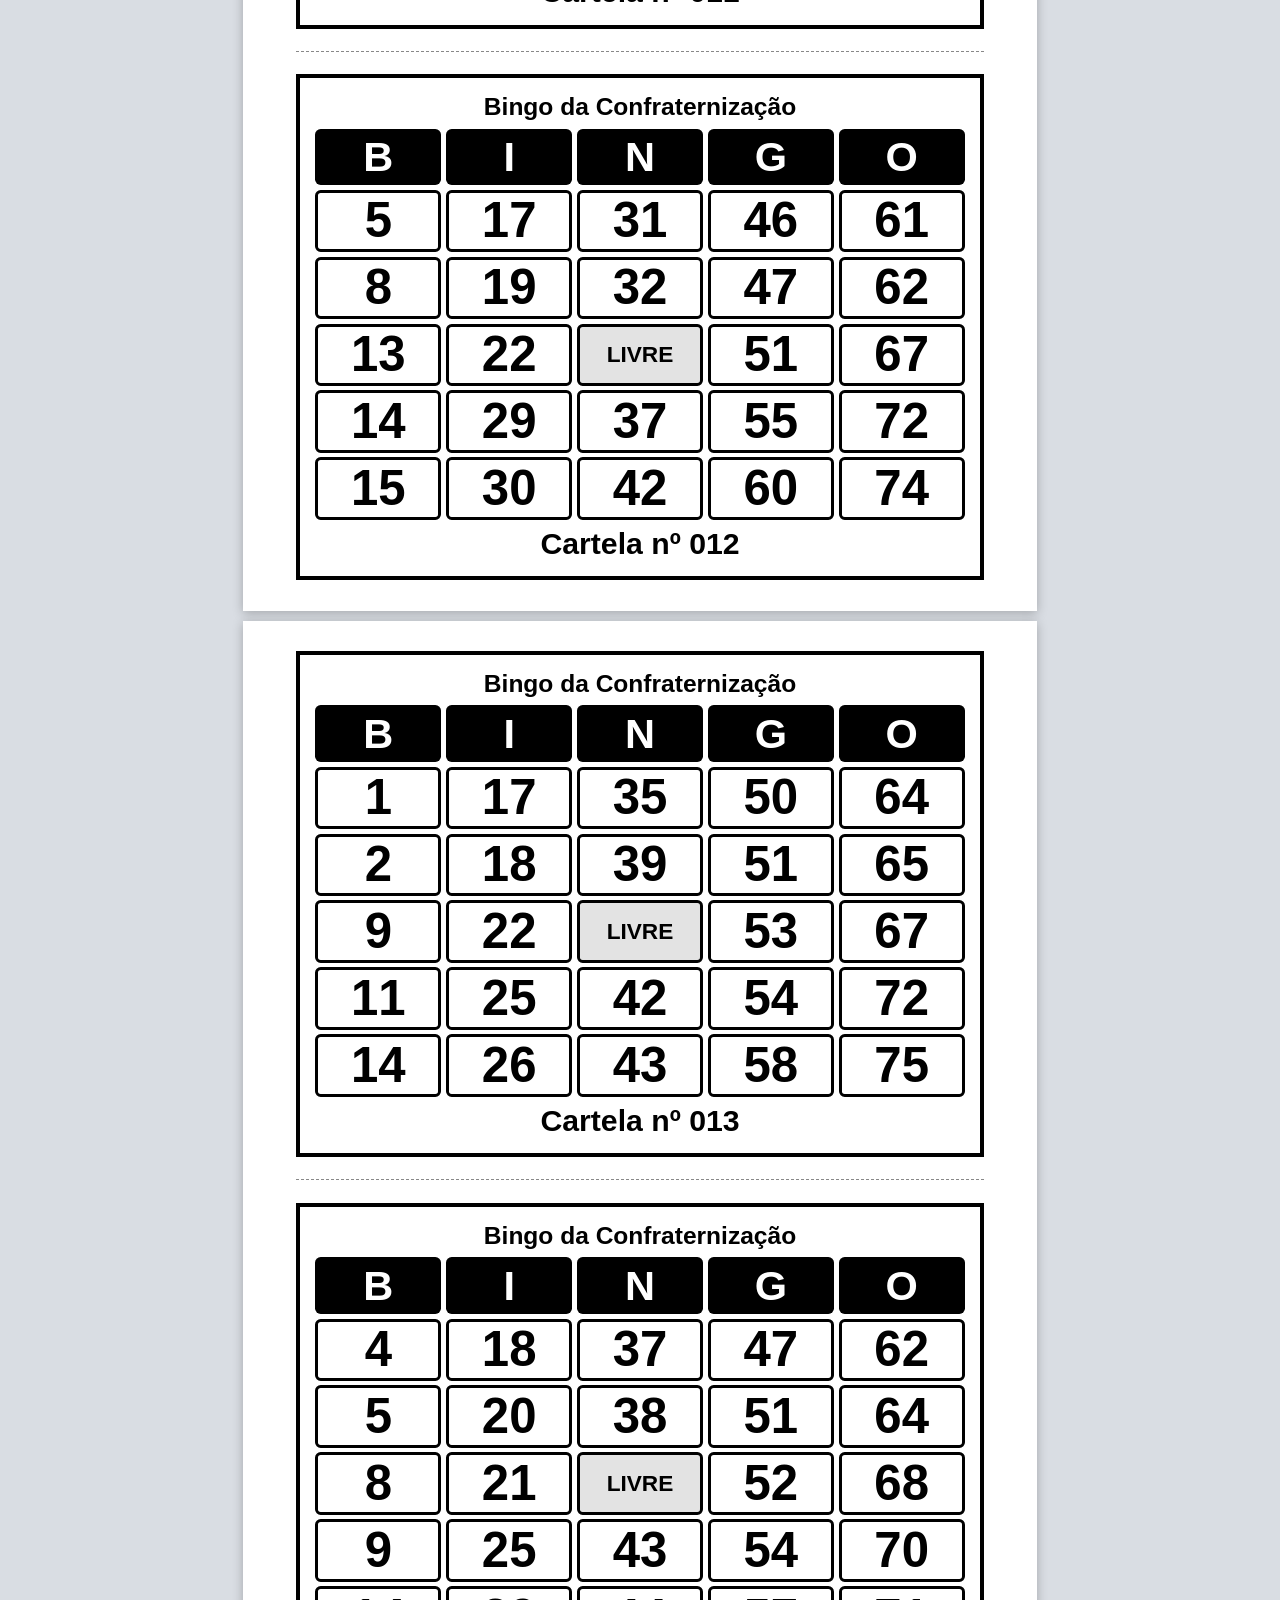
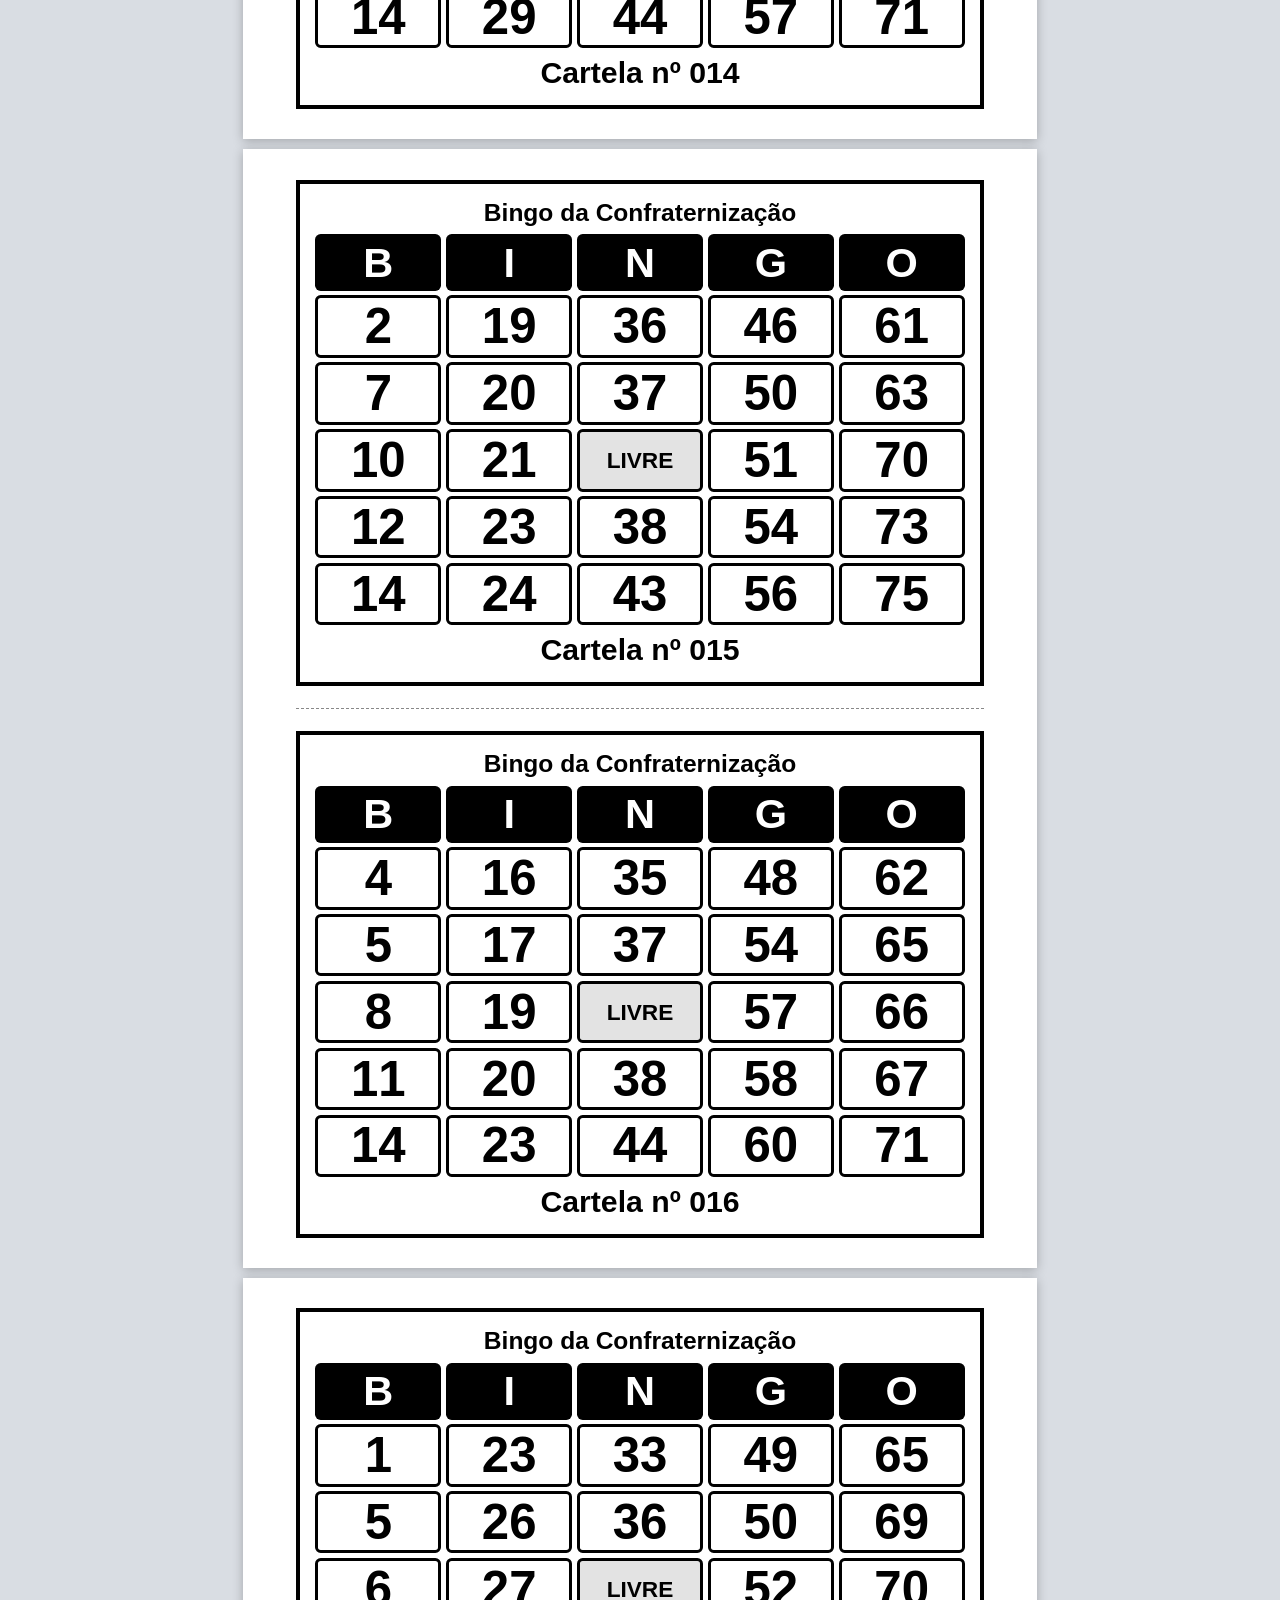
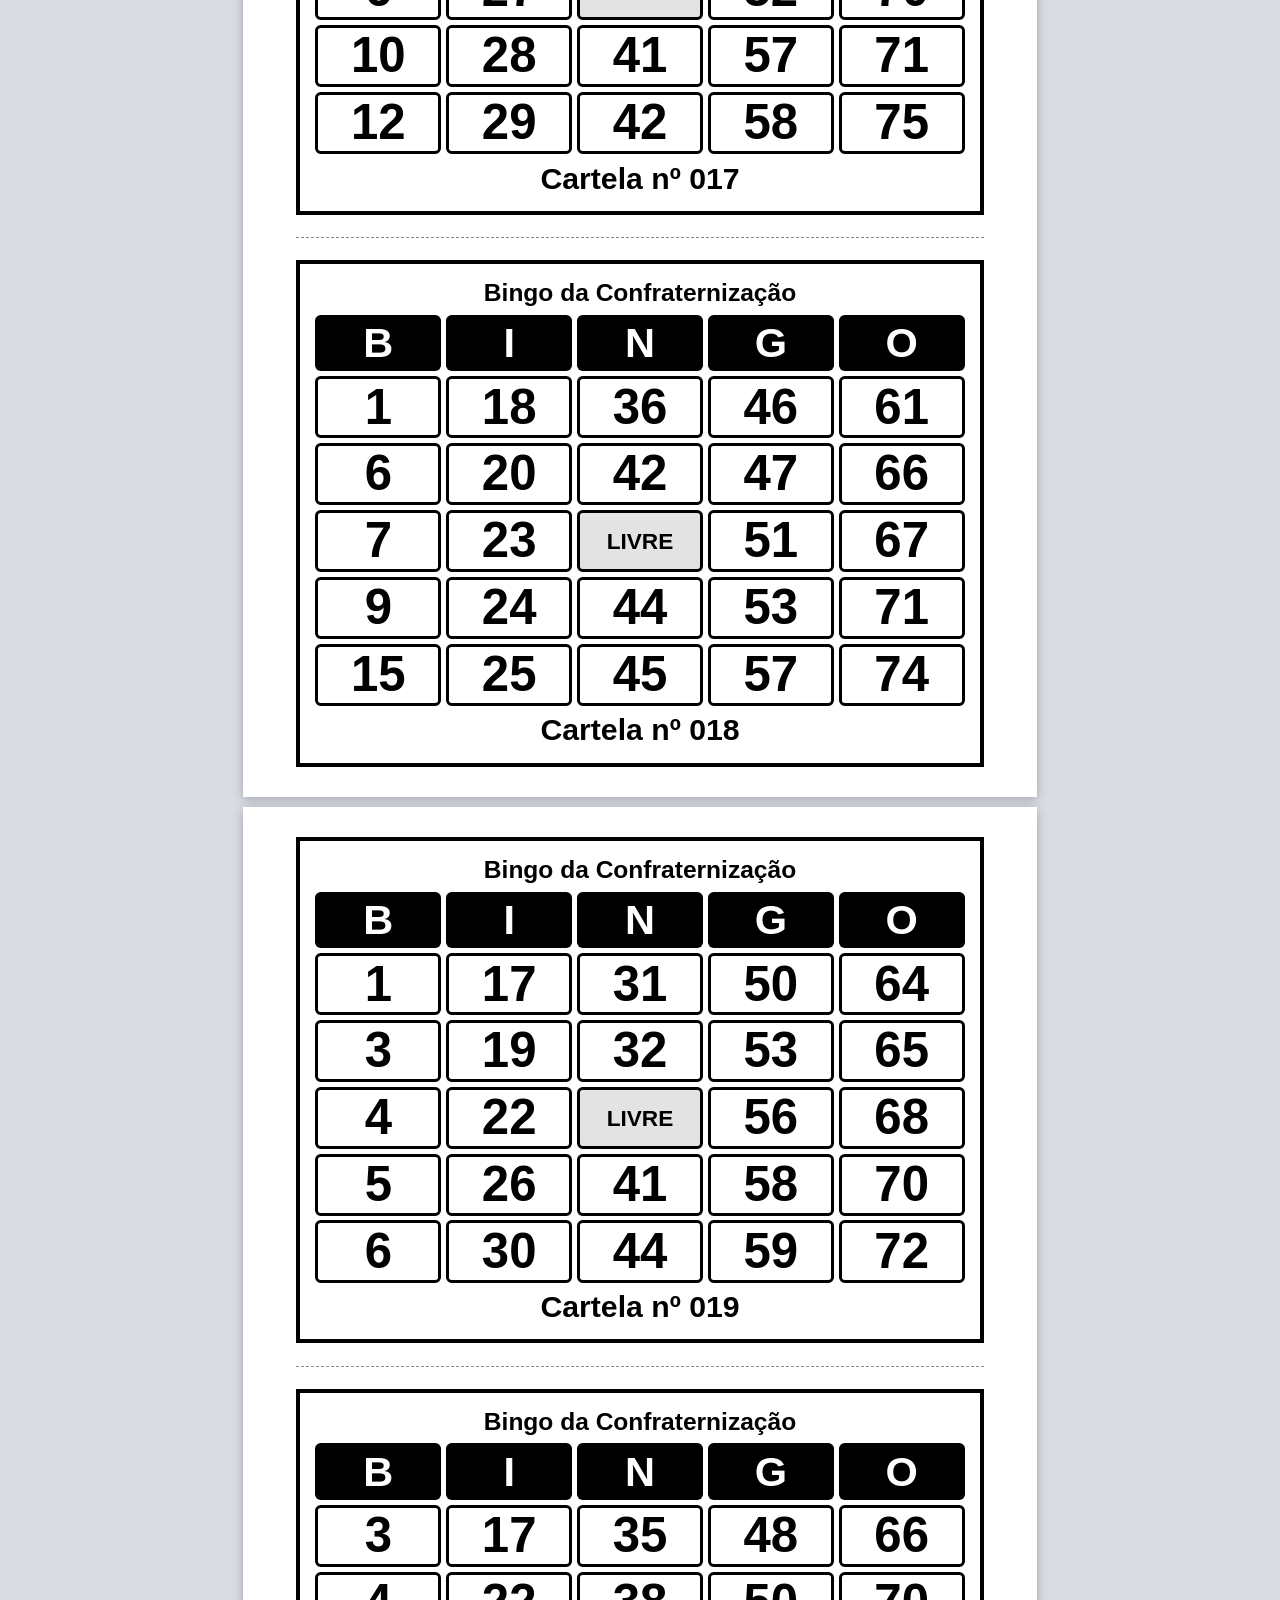
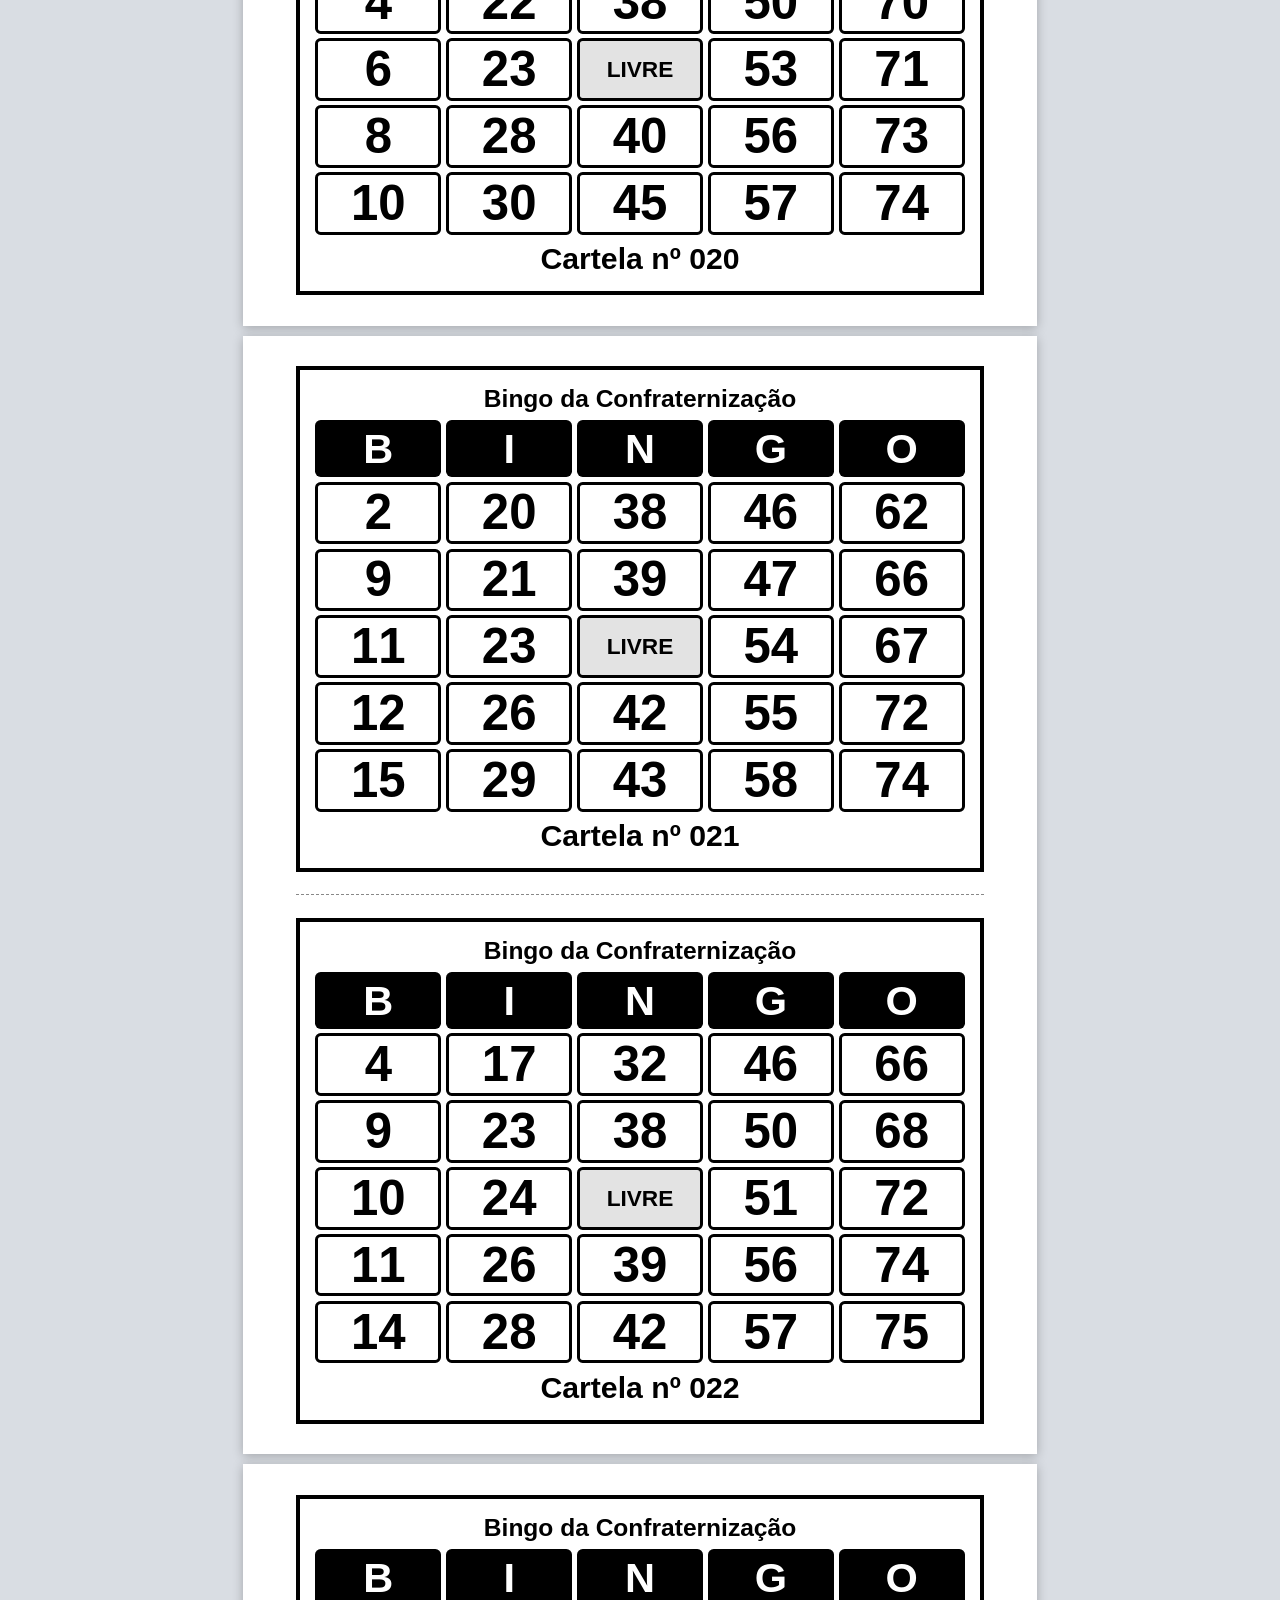
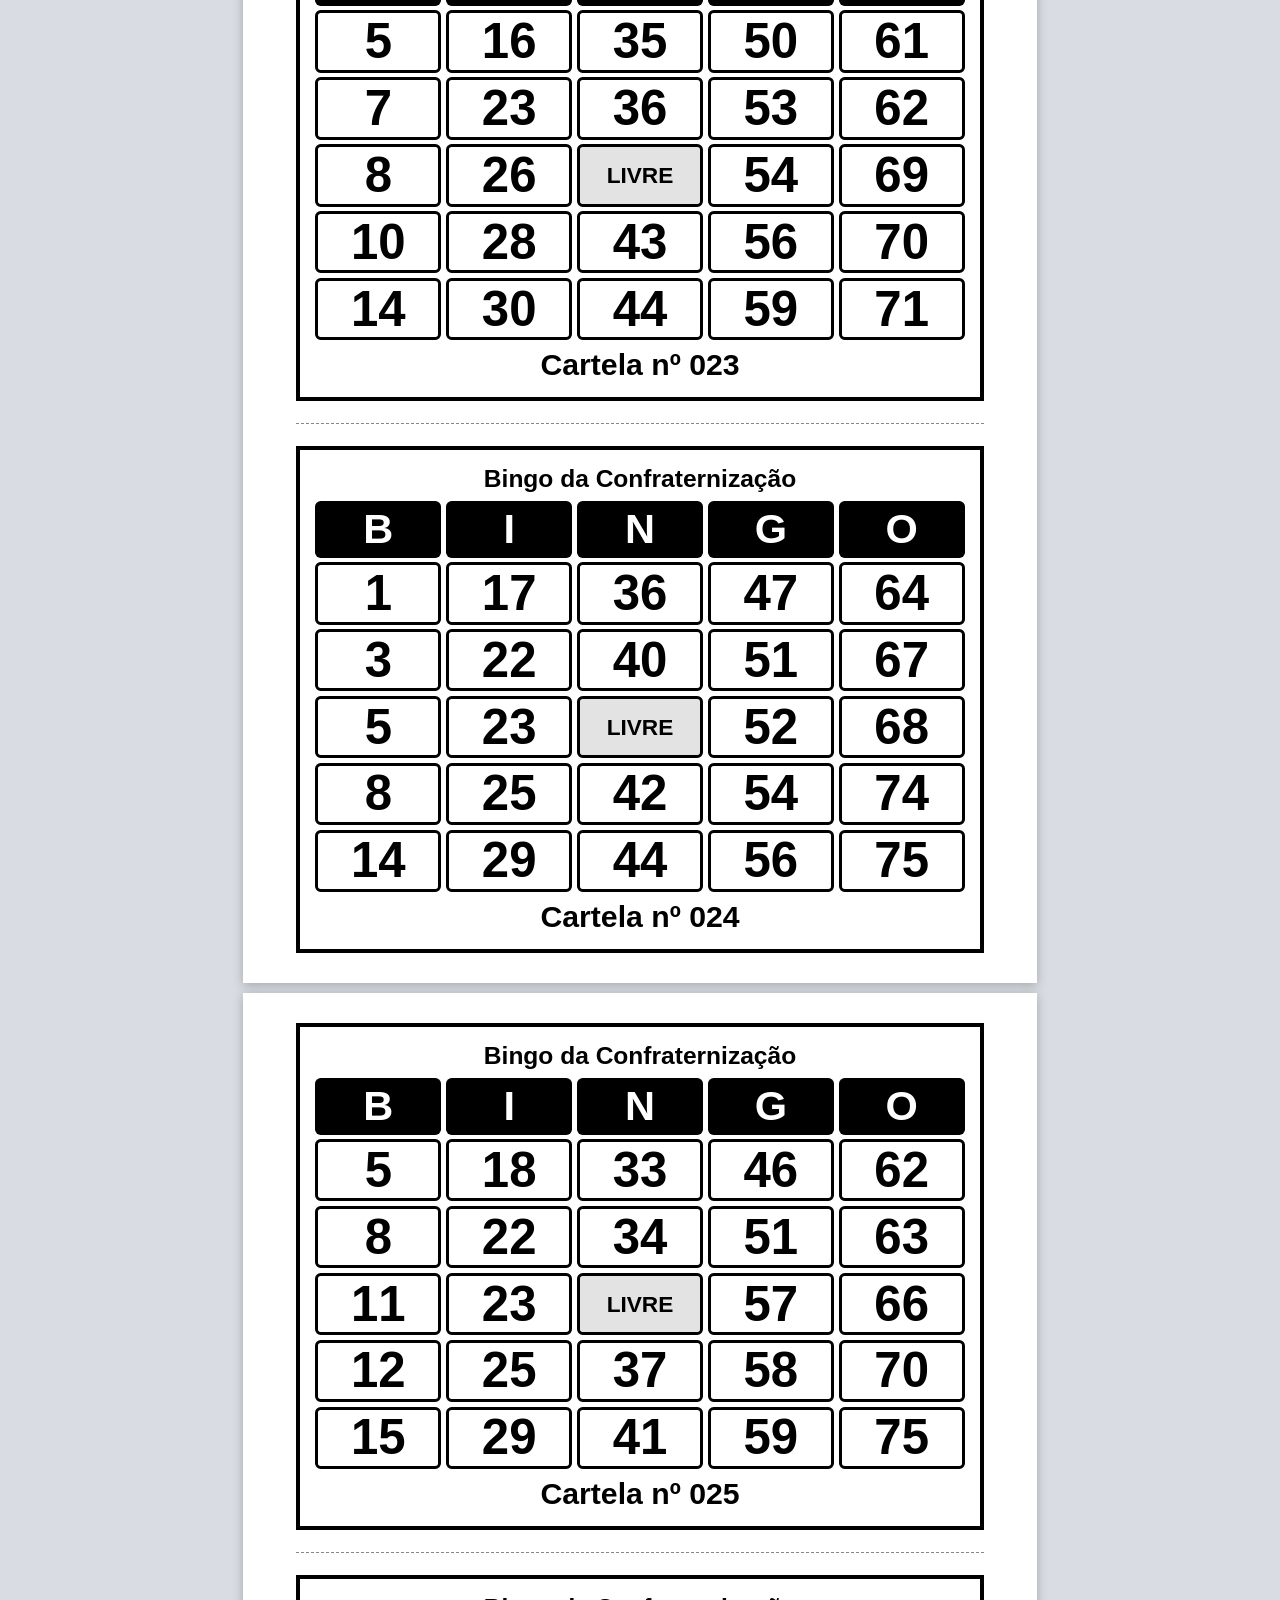
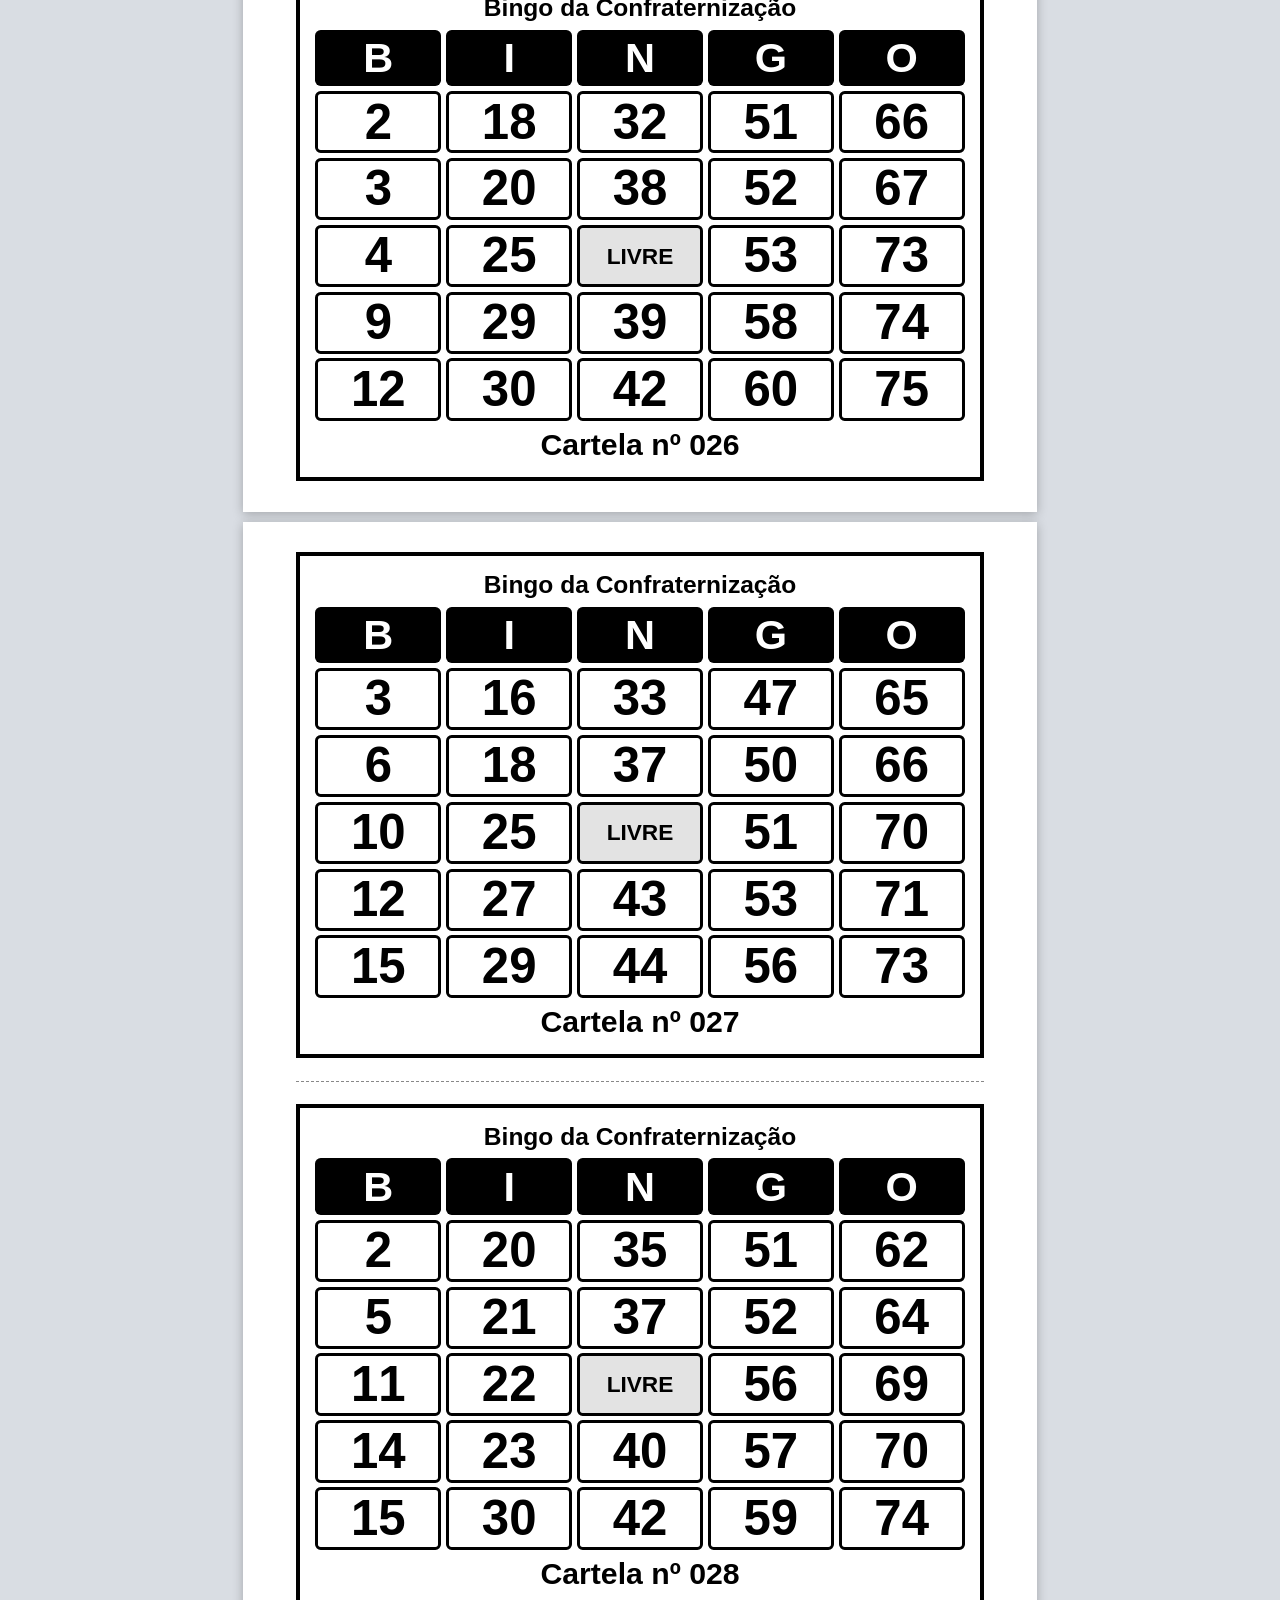
==== commit 22409389: "atualização bingo" ====
--- a/Cartelas.html
+++ b/Cartelas.html
@@ -1,121 +1,43 @@
 <!doctype html>
 <html lang="pt-BR">
 <head>
-<meta charset="utf-8">
-<meta name="viewport" content="width=device-width,initial-scale=1">
-<title>Cartelas de Bingo</title>
-<style>
-@page{size:A4;margin:0}
-*{box-sizing:border-box;margin:0;padding:0}
-body{font-family:Arial,Helvetica,sans-serif;background:#d9dde3;color:#000}
-.ctl{max-width:900px;margin:16px auto;padding:16px 20px;background:#fff;border-radius:10px;display:flex;flex-wrap:wrap;gap:14px;align-items:end;font-size:16px}
-.ctl label{display:flex;flex-direction:column;gap:4px;font-weight:600}
-.ctl input,.ctl select{font:inherit;padding:8px 10px;border:1px solid #999;border-radius:6px}
-.ctl input[type=text]{width:320px}
-.ctl input[type=number]{width:110px}
-.ctl button{font:inherit;font-weight:700;padding:10px 18px;border:0;border-radius:6px;background:#0f1b2d;color:#fff;cursor:pointer}
-.ctl button.sec{background:#c1272d}
-.ctl p{flex-basis:100%;font-size:14px;color:#444;line-height:1.4}
-.page{width:210mm;height:297mm;margin:10px auto;background:#fff;padding:8mm 14mm;display:flex;flex-direction:column;justify-content:space-between;box-shadow:0 2px 10px rgba(0,0,0,.25);break-after:page;page-break-after:always;overflow:hidden}
-.card{height:134mm;border:1.2mm solid #000;display:flex;flex-direction:column;padding:4mm}
-.cut{border-top:.4mm dashed #888}
-.title{text-align:center;font-size:6.5mm;font-weight:700;margin-bottom:2mm}
-.grid{flex:1;display:grid;grid-template-columns:repeat(5,1fr);grid-template-rows:15mm repeat(5,1fr);gap:1.2mm}
-.h{display:flex;align-items:center;justify-content:center;font-size:11mm;font-weight:900;background:#000;color:#fff;border-radius:1.5mm}
-.n{display:flex;align-items:center;justify-content:center;border:.8mm solid #000;border-radius:1.5mm;font-size:13mm;line-height:1;font-weight:800;font-variant-numeric:tabular-nums}
-.n.free{font-size:6mm;background:#e3e3e3}
-.foot{text-align:center;font-size:8mm;font-weight:700;margin-top:2mm}
-.one .card{height:281mm;padding:6mm}
-.one .title{font-size:10mm;margin-bottom:4mm}
-.one .grid{grid-template-rows:28mm repeat(5,1fr);gap:2.5mm}
-.one .h{font-size:22mm}
-.one .n{font-size:32mm;border-width:1.2mm}
-.one .n.free{font-size:12mm}
-.one .foot{font-size:14mm;margin-top:4mm}
-@media print{
-  body{background:#fff}
-  .ctl{display:none}
-  .page{margin:0;box-shadow:none}
-}
-</style>
+  <meta charset="utf-8">
+  <meta name="viewport" content="width=device-width, initial-scale=1">
+  <title>Cartelas de Bingo</title>
+  <link rel="stylesheet" href="css/cartelas.css">
 </head>
 <body>
-<div class="ctl">
-  <label>Título da cartela
-    <input type="text" id="title" value="Bingo da Confraternização">
-  </label>
-  <label>Primeira cartela nº
-    <input type="number" id="start" value="1" min="1" max="9999">
-  </label>
-  <label>Quantidade
-    <input type="number" id="qty" value="40" min="1" max="500">
-  </label>
-  <label>Por folha
-    <select id="per">
-      <option value="2">2 cartelas (A4)</option>
-      <option value="1">1 cartela grande (A4)</option>
-    </select>
-  </label>
-  <button id="gen">Gerar</button>
-  <button id="print" class="sec">Imprimir</button>
-  <p>Cada número de cartela gera sempre a mesma cartela, e o arquivo do sorteio (index.html) reconhece essas cartelas pelo número: na conferência, digite <b>#12</b> para checar a cartela nº 12. Imprima algumas a mais para reserva e use, no sorteio, o mesmo conjunto de arquivos que você gerou aqui.</p>
-</div>
-<div id="out"></div>
+  <header class="controles">
+    <a class="botao-secundario" href="index.html">← Ir para o sorteio</a>
 
-<script>
+    <label>Título da cartela
+      <input type="text" id="titulo" value="Bingo da Confraternização">
+    </label>
 
-function mb(a){return function(){a|=0;a=a+0x6D2B79F5|0;var t=Math.imul(a^a>>>15,1|a);t=t+Math.imul(t^t>>>7,61|t)^t;return((t^t>>>14)>>>0)/4294967296}}
-function cardFor(id){
-  var r=mb((Math.imul(id,2654435761)^0x9E3779B9)>>>0);
-  for(var w=0;w<8;w++)r();
-  var cols=[];
-  for(var c=0;c<5;c++){
-    var p=[];for(var k=1;k<=15;k++)p.push(c*15+k);
-    for(var i=14;i>0;i--){var j=Math.floor(r()*(i+1));var t=p[i];p[i]=p[j];p[j]=t}
-    var s=p.slice(0,c===2?4:5).sort(function(a,b){return a-b});
-    if(c===2)s.splice(2,0,0);
-    cols.push(s);
-  }
-  var rows=[];
-  for(var y=0;y<5;y++){rows.push([]);for(var x=0;x<5;x++)rows[y].push(cols[x][y])}
-  return rows;
-}
+    <label>Primeira cartela nº
+      <input type="number" id="primeira" value="1" min="1" max="9999">
+    </label>
 
+    <label>Quantidade
+      <input type="number" id="quantidade" value="40" min="1" max="500">
+    </label>
 
-(function(){
-var $=function(id){return document.getElementById(id)};
-function esc(s){return String(s).replace(/[&<>"]/g,function(c){return{'&':'&amp;','<':'&lt;','>':'&gt;','"':'&quot;'}[c]})}
-function pad(n){return String(n).padStart(3,'0')}
-function cardHTML(id,title){
-  var g=cardFor(id);
-  var h='<div class="card"><div class="title">'+esc(title)+'</div><div class="grid">';
-  'BINGO'.split('').forEach(function(l){h+='<div class="h">'+l+'</div>'});
-  g.forEach(function(row){row.forEach(function(n){
-    h+=n===0?'<div class="n free">LIVRE</div>':'<div class="n">'+n+'</div>';
-  })});
-  h+='</div><div class="foot">Cartela nº '+pad(id)+'</div></div>';
-  return h;
-}
-function clamp(v,a,b,d){v=parseInt(v,10);if(isNaN(v))v=d;return Math.max(a,Math.min(b,v))}
-function generate(){
-  var title=$('title').value||'Bingo';
-  var start=clamp($('start').value,1,9999,1);
-  var qty=clamp($('qty').value,1,500,40);
-  var per=$('per').value==='1'?1:2;
-  $('start').value=start;$('qty').value=qty;
-  document.body.className=per===1?'one':'';
-  var out='';
-  for(var i=0;i<qty;i+=per){
-    out+='<div class="page">'+cardHTML(start+i,title);
-    if(per===2&&i+1<qty)out+='<div class="cut"></div>'+cardHTML(start+i+1,title);
-    out+='</div>';
-  }
-  $('out').innerHTML=out;
-}
-$('gen').addEventListener('click',generate);
-$('print').addEventListener('click',function(){generate();window.print()});
-generate();
-})();
-</script>
+    <label>Por folha
+      <select id="por-folha">
+        <option value="2">2 cartelas (A4)</option>
+        <option value="1">1 cartela grande (A4)</option>
+      </select>
+    </label>
+
+    <button type="button" id="gerar">Gerar</button>
+    <button type="button" class="botao-impressao" id="imprimir">Imprimir</button>
+
+    <p class="aviso">Cada número de cartela gera sempre a mesma cartela, e a tela do sorteio reconhece essas cartelas pelo número: na conferência, digite #12 para checar a cartela nº 12. Imprima algumas a mais para reserva.</p>
+  </header>
+
+  <main id="folhas"></main>
+
+  <script src="js/gerador-cartela.js"></script>
+  <script src="js/cartelas.js"></script>
 </body>
 </html>
--- a/css/cartelas.css
+++ b/css/cartelas.css
@@ -0,0 +1,210 @@
+@page {
+  size: A4;
+  margin: 0;
+}
+
+* {
+  box-sizing: border-box;
+  margin: 0;
+  padding: 0;
+}
+
+body {
+  background: #d9dde3;
+  color: #000000;
+  font-family: Arial, Helvetica, sans-serif;
+}
+
+.controles {
+  display: flex;
+  flex-wrap: wrap;
+  align-items: flex-end;
+  gap: 14px;
+  max-width: 900px;
+  margin: 16px auto;
+  padding: 16px 20px;
+  border-radius: 10px;
+  background: #ffffff;
+  font-size: 16px;
+}
+
+.controles label {
+  display: flex;
+  flex-direction: column;
+  gap: 4px;
+  font-weight: 600;
+}
+
+.controles input,
+.controles select {
+  padding: 8px 10px;
+  border: 1px solid #999999;
+  border-radius: 6px;
+  font: inherit;
+}
+
+.controles input[type="text"] {
+  width: 320px;
+}
+
+.controles input[type="number"] {
+  width: 110px;
+}
+
+.controles button,
+.botao-secundario {
+  padding: 10px 18px;
+  border: 0;
+  border-radius: 6px;
+  background: #0f1b2d;
+  color: #ffffff;
+  font: inherit;
+  font-weight: 700;
+  text-decoration: none;
+  cursor: pointer;
+}
+
+.controles .botao-secundario {
+  background: #e6e9ee;
+  color: #0f1b2d;
+}
+
+.controles .botao-impressao {
+  background: #c1272d;
+}
+
+.aviso {
+  flex-basis: 100%;
+  color: #444444;
+  font-size: 14px;
+  line-height: 1.4;
+}
+
+.folha {
+  display: flex;
+  flex-direction: column;
+  justify-content: space-between;
+  width: 210mm;
+  height: 296mm;
+  margin: 10px auto;
+  padding: 8mm 14mm;
+  overflow: hidden;
+  background: #ffffff;
+  box-shadow: 0 2px 10px rgba(0, 0, 0, 0.25);
+  break-after: page;
+}
+
+.folha:last-child {
+  break-after: auto;
+}
+
+.corte {
+  border: 0;
+  border-top: 0.4mm dashed #888888;
+}
+
+.cartela {
+  display: flex;
+  flex-direction: column;
+  height: 134mm;
+  padding: 4mm;
+  border: 1.2mm solid #000000;
+}
+
+.titulo {
+  margin-bottom: 2mm;
+  font-size: 6.5mm;
+  font-weight: 700;
+  text-align: center;
+}
+
+.grade {
+  display: grid;
+  flex: 1;
+  grid-template-columns: repeat(5, 1fr);
+  grid-template-rows: 15mm repeat(5, 1fr);
+  gap: 1.2mm;
+}
+
+.letra,
+.casa {
+  display: flex;
+  align-items: center;
+  justify-content: center;
+  border-radius: 1.5mm;
+}
+
+.letra {
+  background: #000000;
+  color: #ffffff;
+  font-size: 11mm;
+  font-weight: 900;
+}
+
+.casa {
+  border: 0.8mm solid #000000;
+  font-size: 13mm;
+  font-weight: 800;
+  line-height: 1;
+  font-variant-numeric: tabular-nums;
+}
+
+.casa.livre {
+  background: #e3e3e3;
+  font-size: 6mm;
+}
+
+.rodape {
+  margin-top: 2mm;
+  font-size: 8mm;
+  font-weight: 700;
+  text-align: center;
+}
+
+.uma-por-folha .cartela {
+  height: 280mm;
+  padding: 6mm;
+}
+
+.uma-por-folha .titulo {
+  margin-bottom: 4mm;
+  font-size: 10mm;
+}
+
+.uma-por-folha .grade {
+  grid-template-rows: 28mm repeat(5, 1fr);
+  gap: 2.5mm;
+}
+
+.uma-por-folha .letra {
+  font-size: 22mm;
+}
+
+.uma-por-folha .casa {
+  border-width: 1.2mm;
+  font-size: 32mm;
+}
+
+.uma-por-folha .casa.livre {
+  font-size: 12mm;
+}
+
+.uma-por-folha .rodape {
+  margin-top: 4mm;
+  font-size: 14mm;
+}
+
+@media print {
+  body {
+    background: #ffffff;
+  }
+
+  .controles {
+    display: none;
+  }
+
+  .folha {
+    margin: 0;
+    box-shadow: none;
+  }
+}
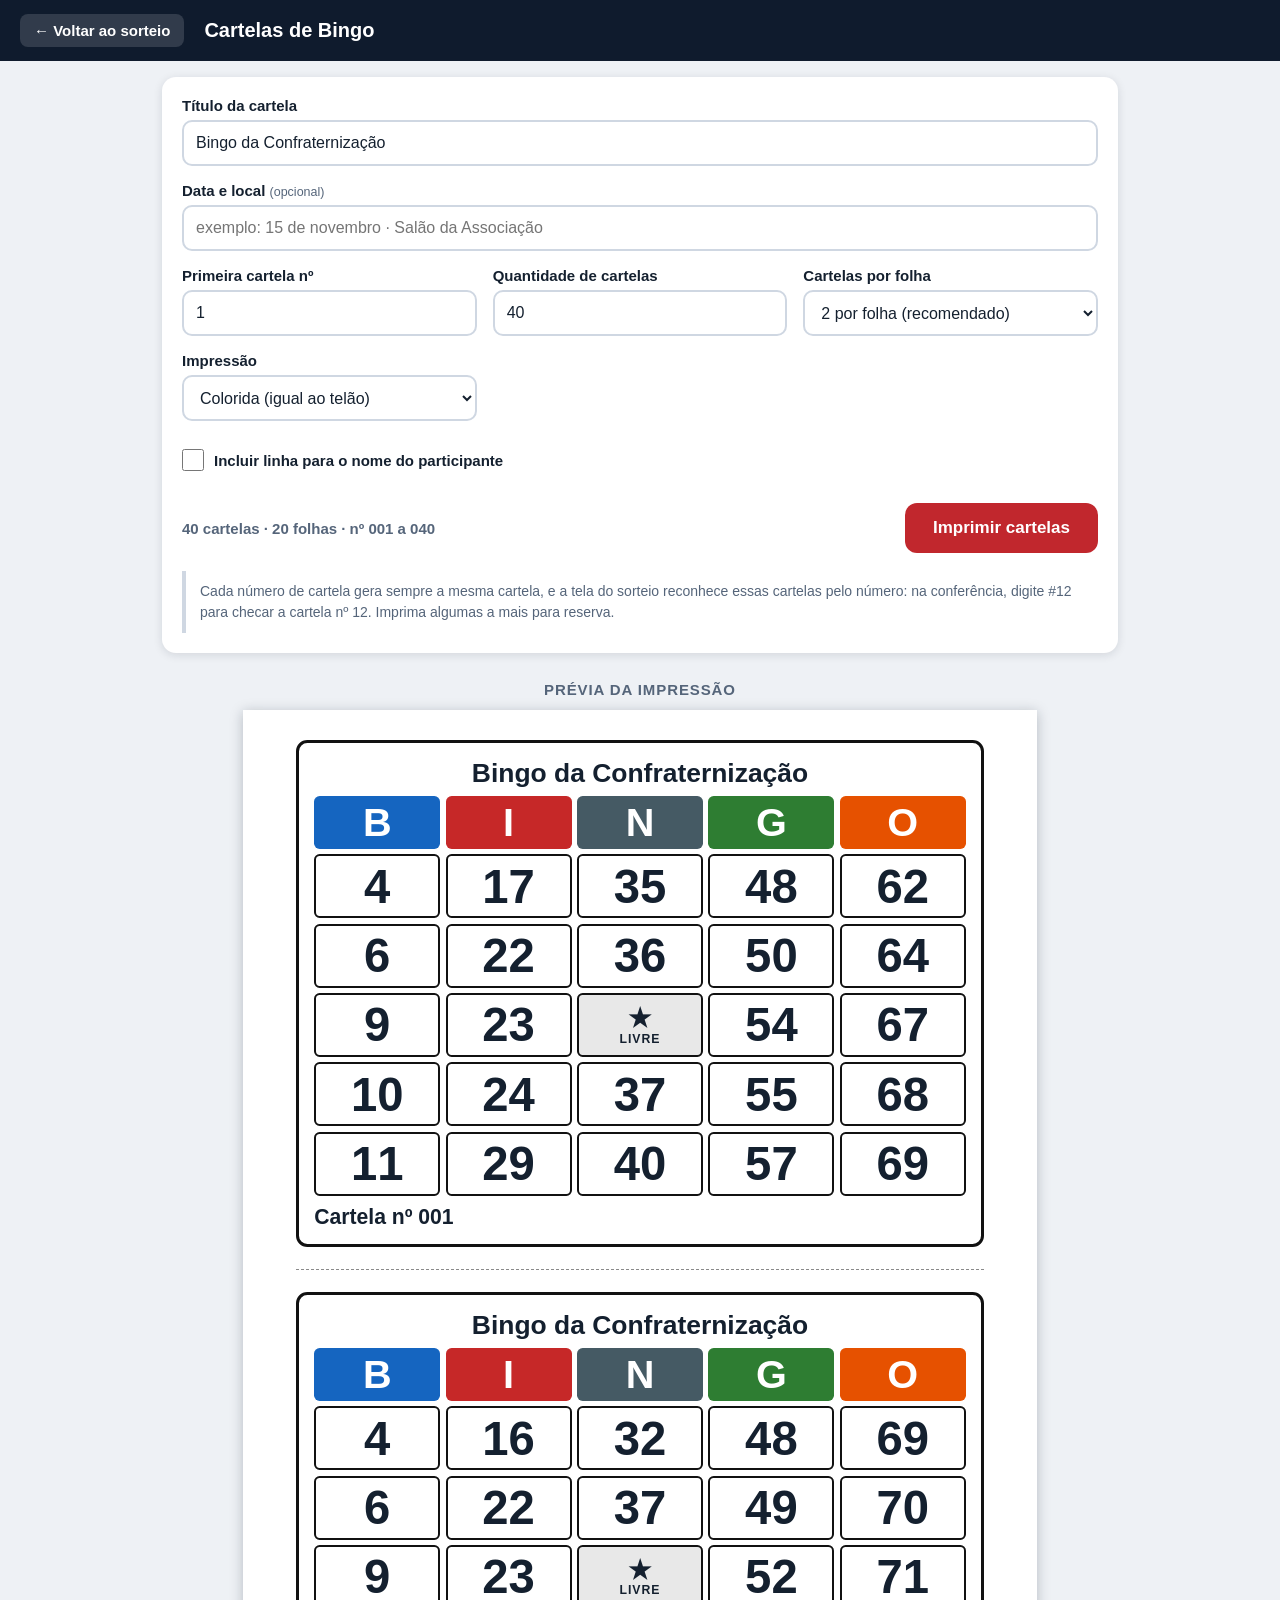
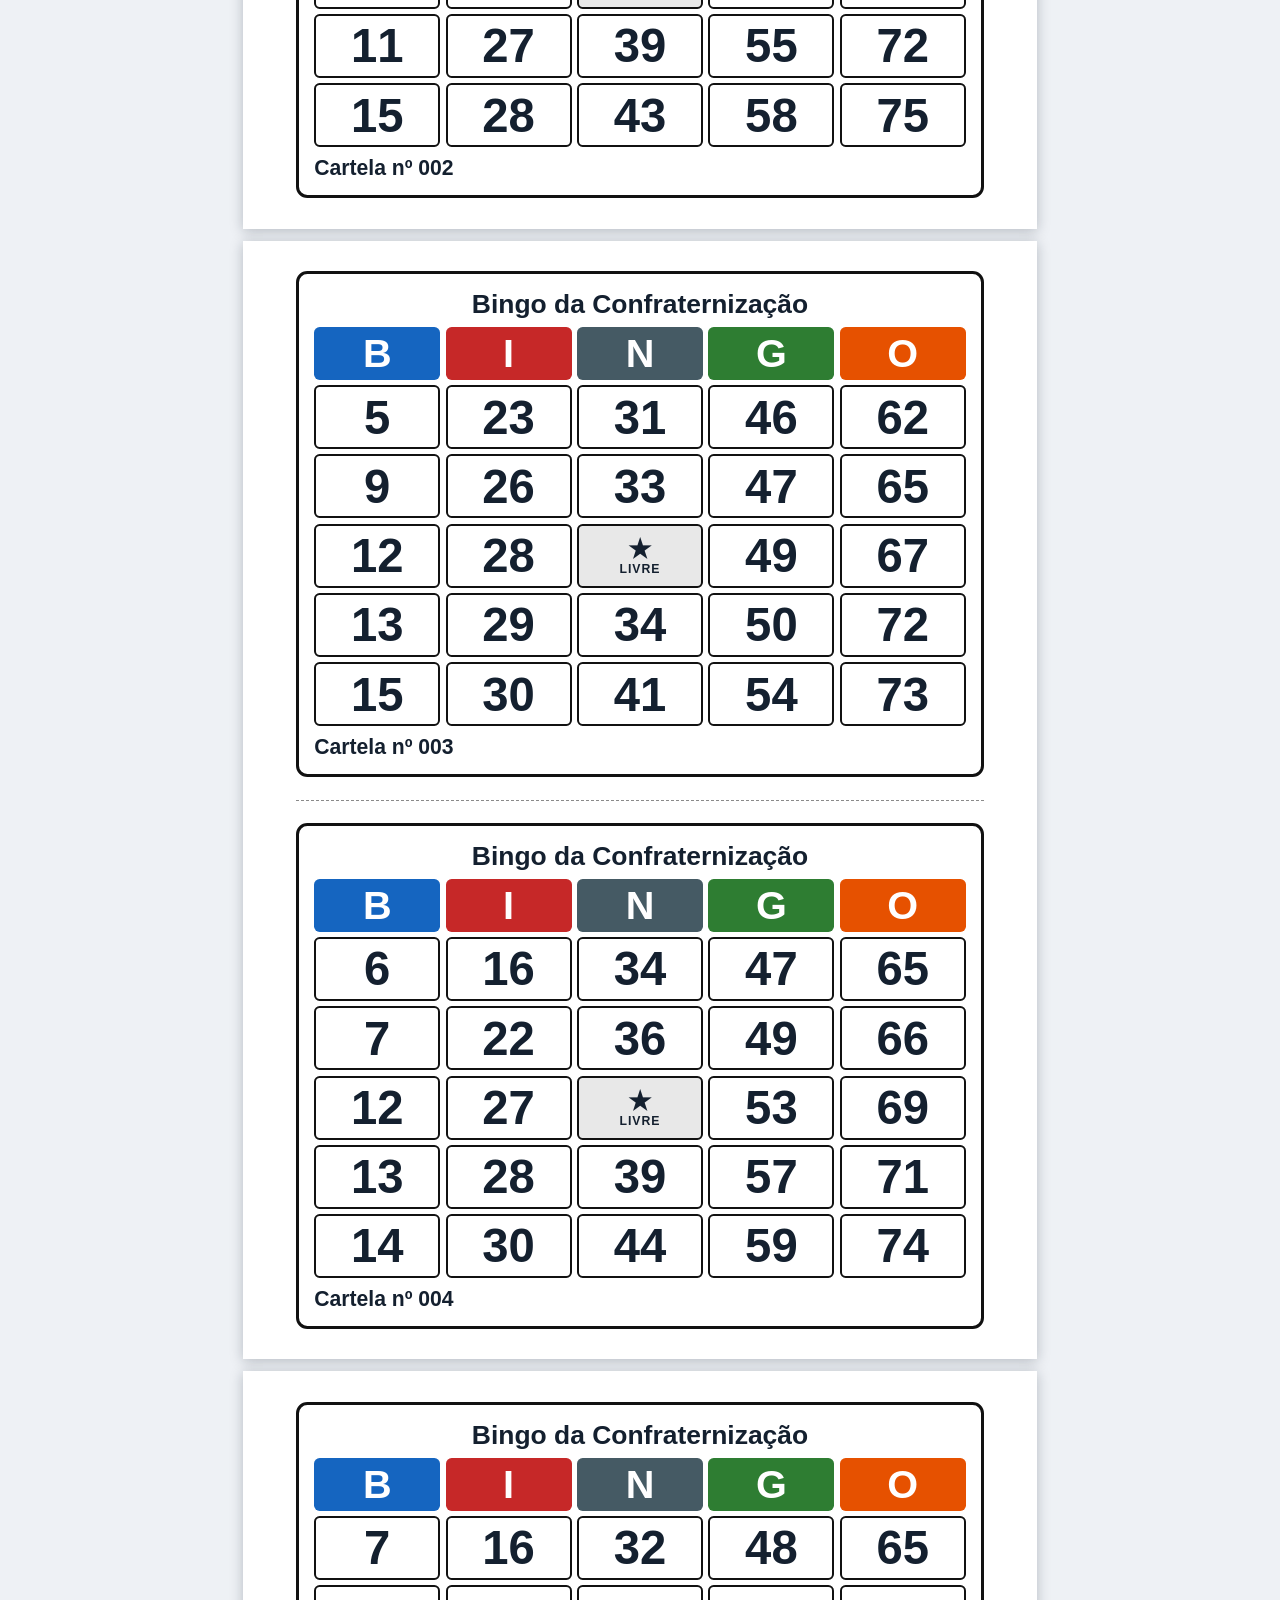
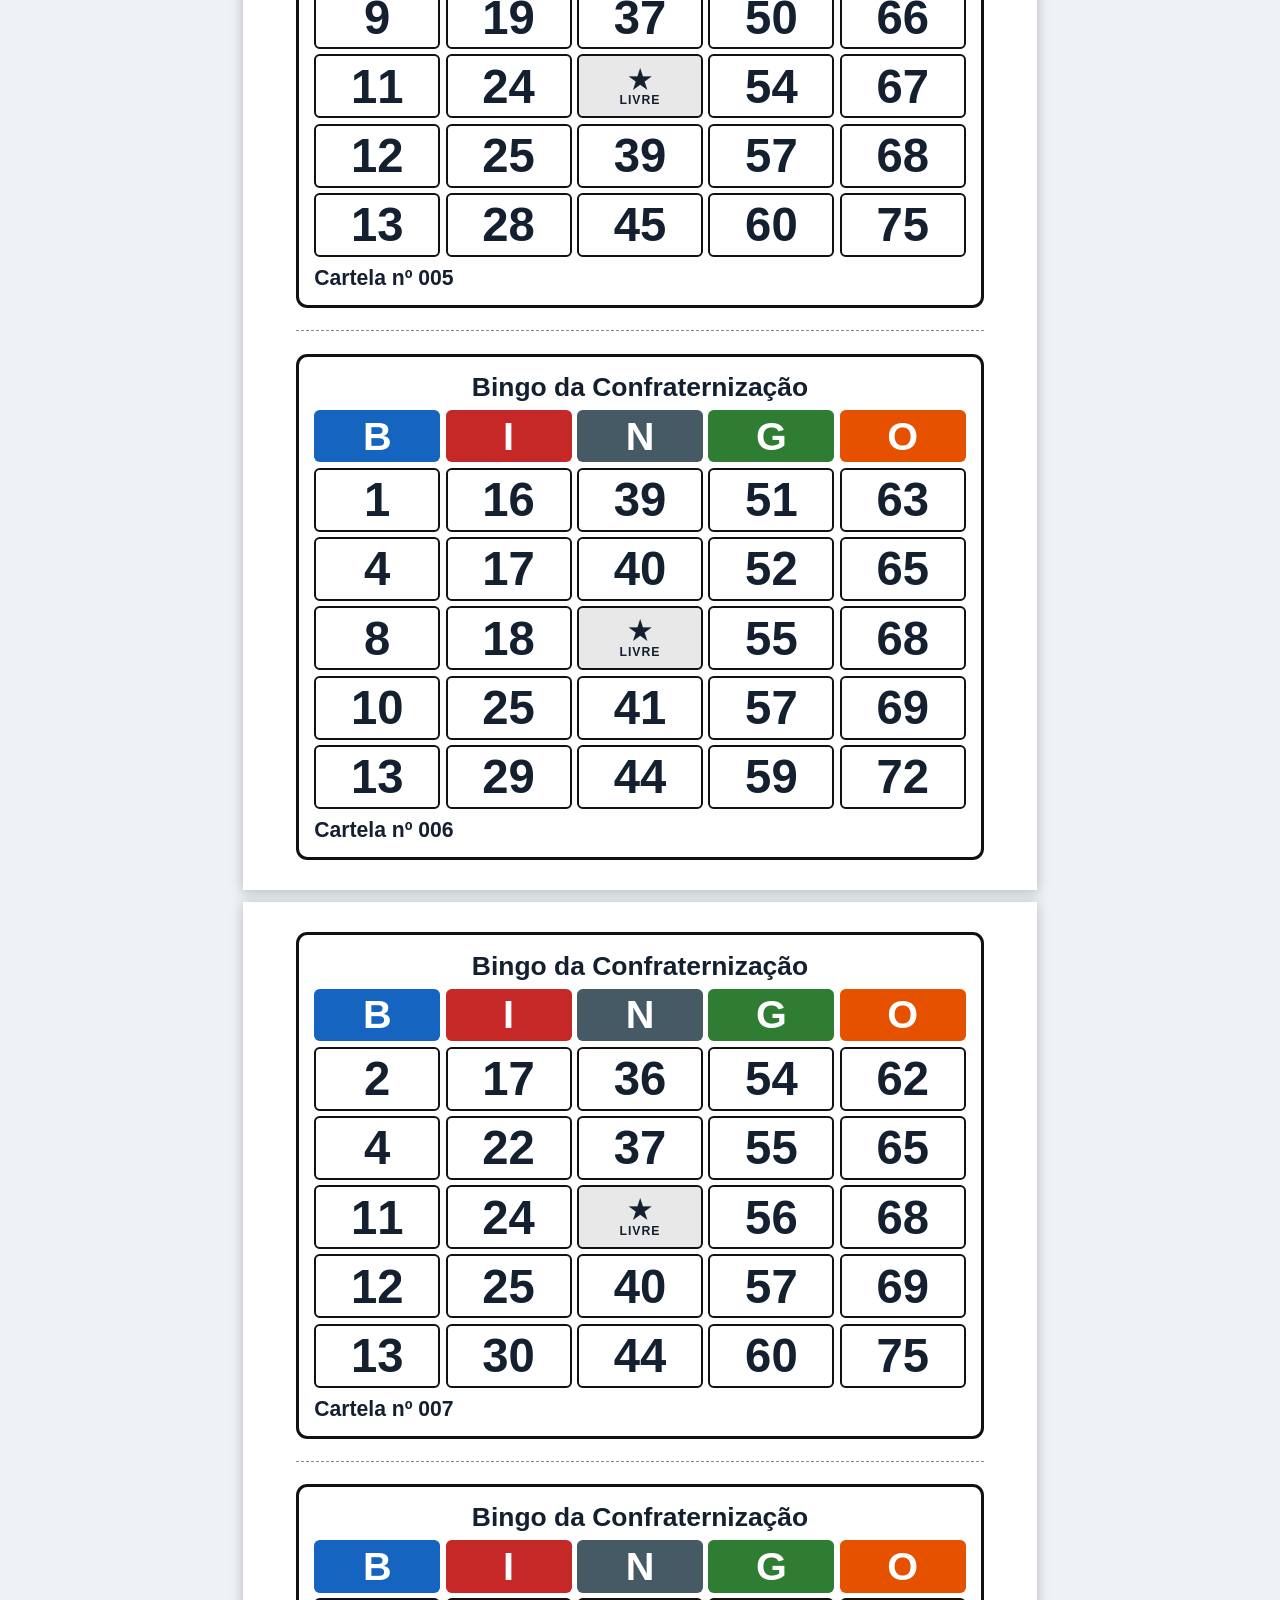
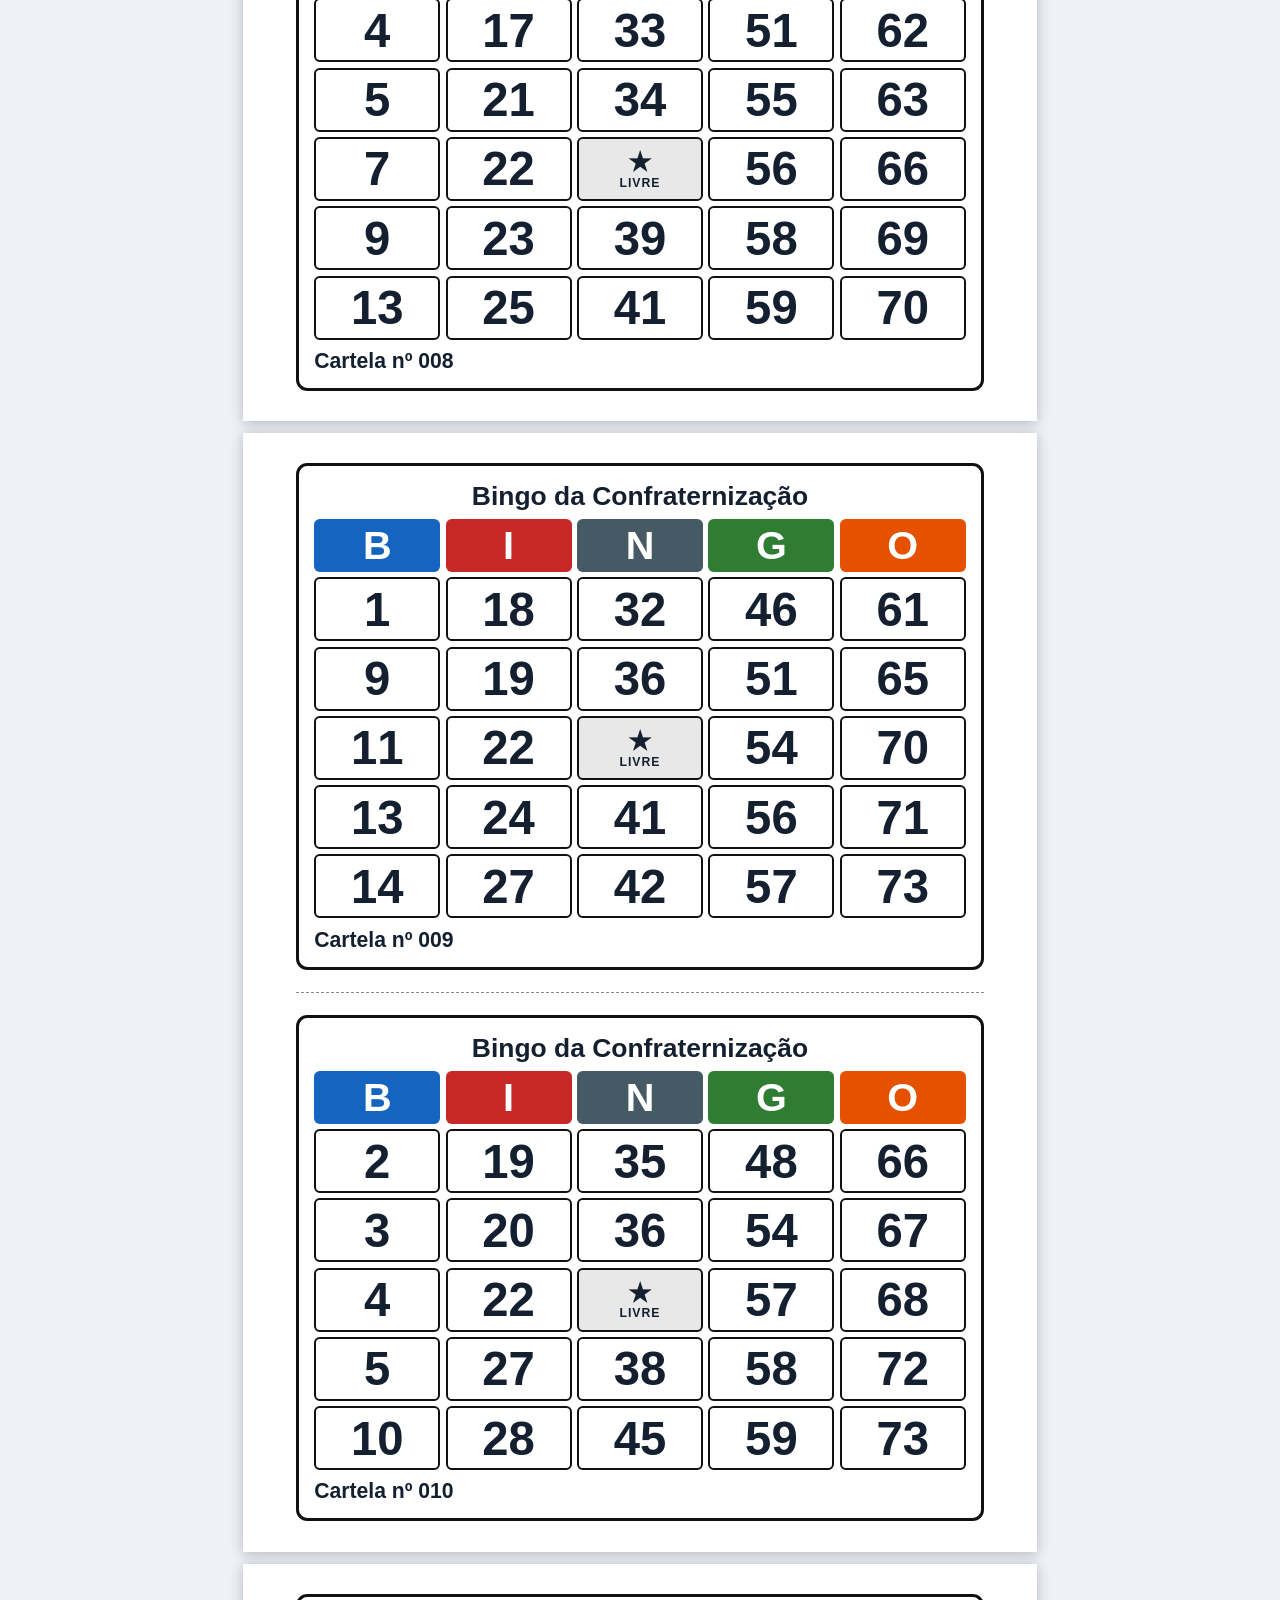
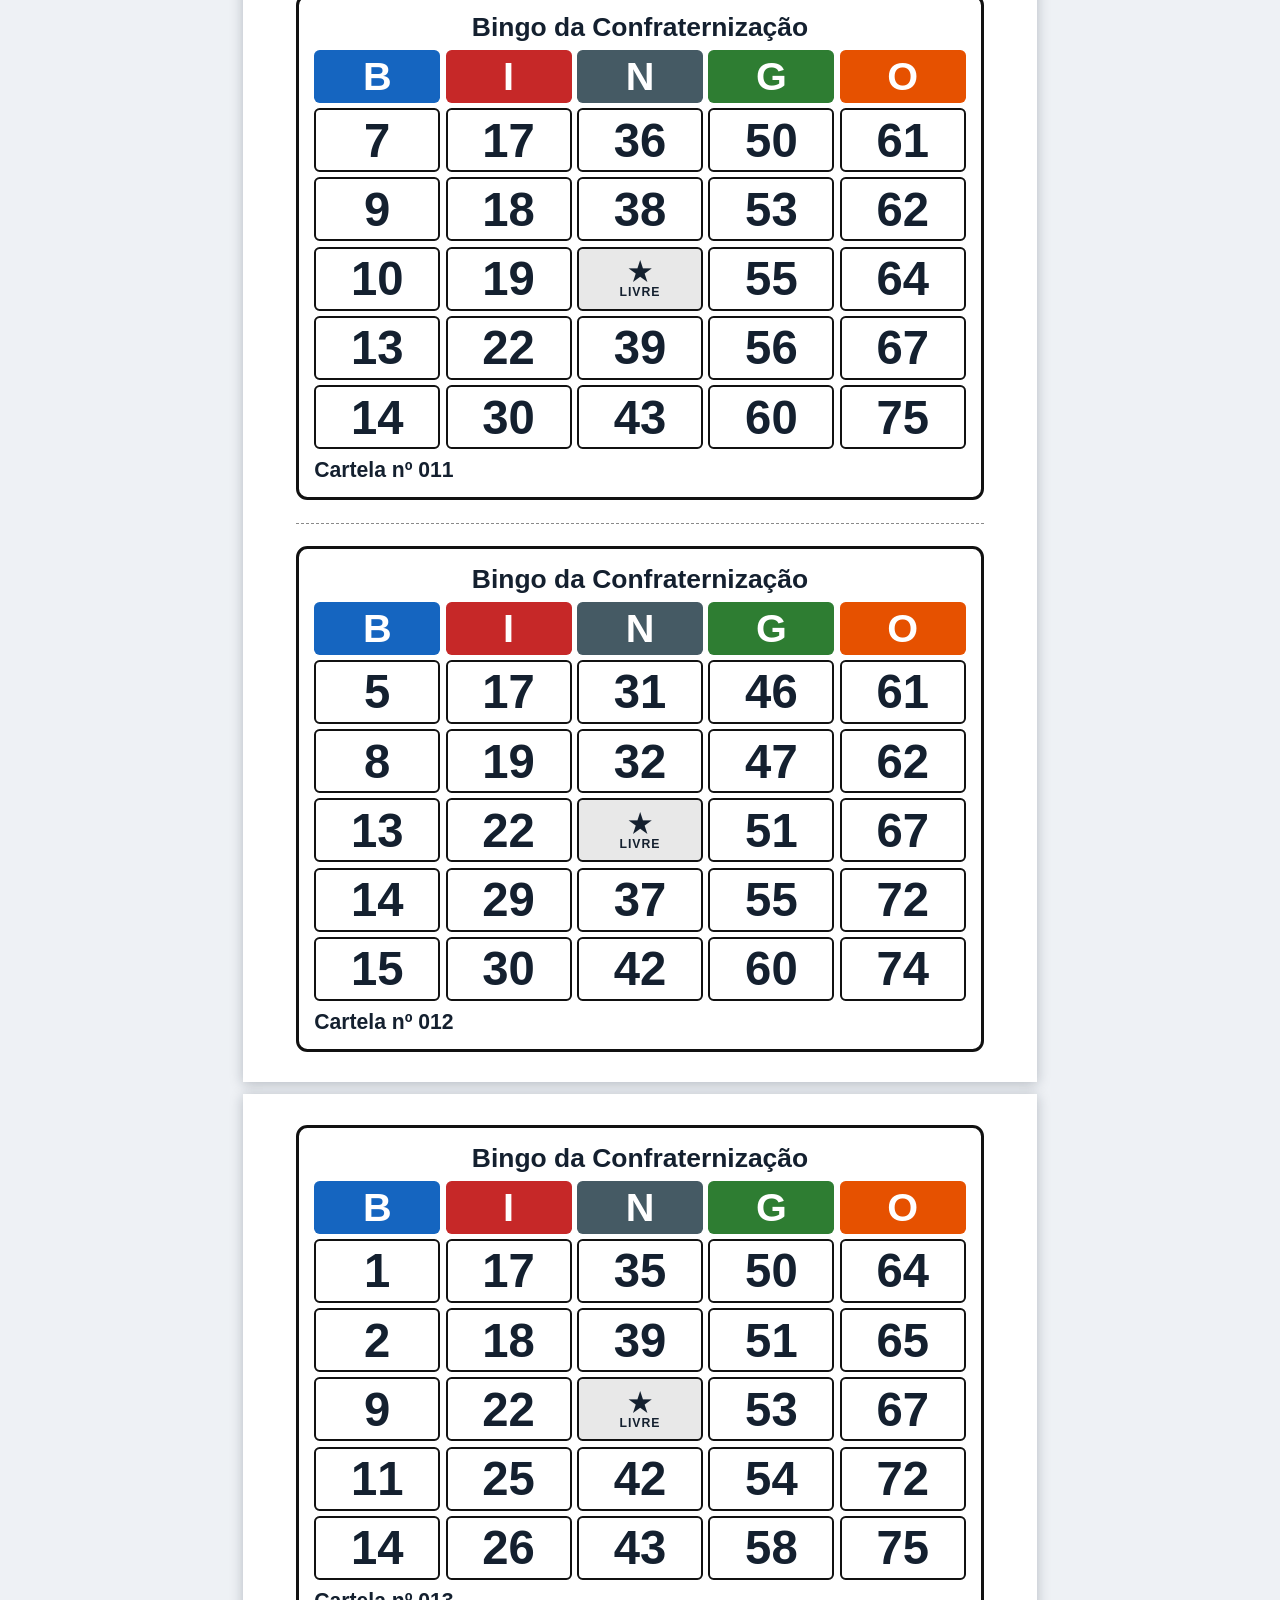
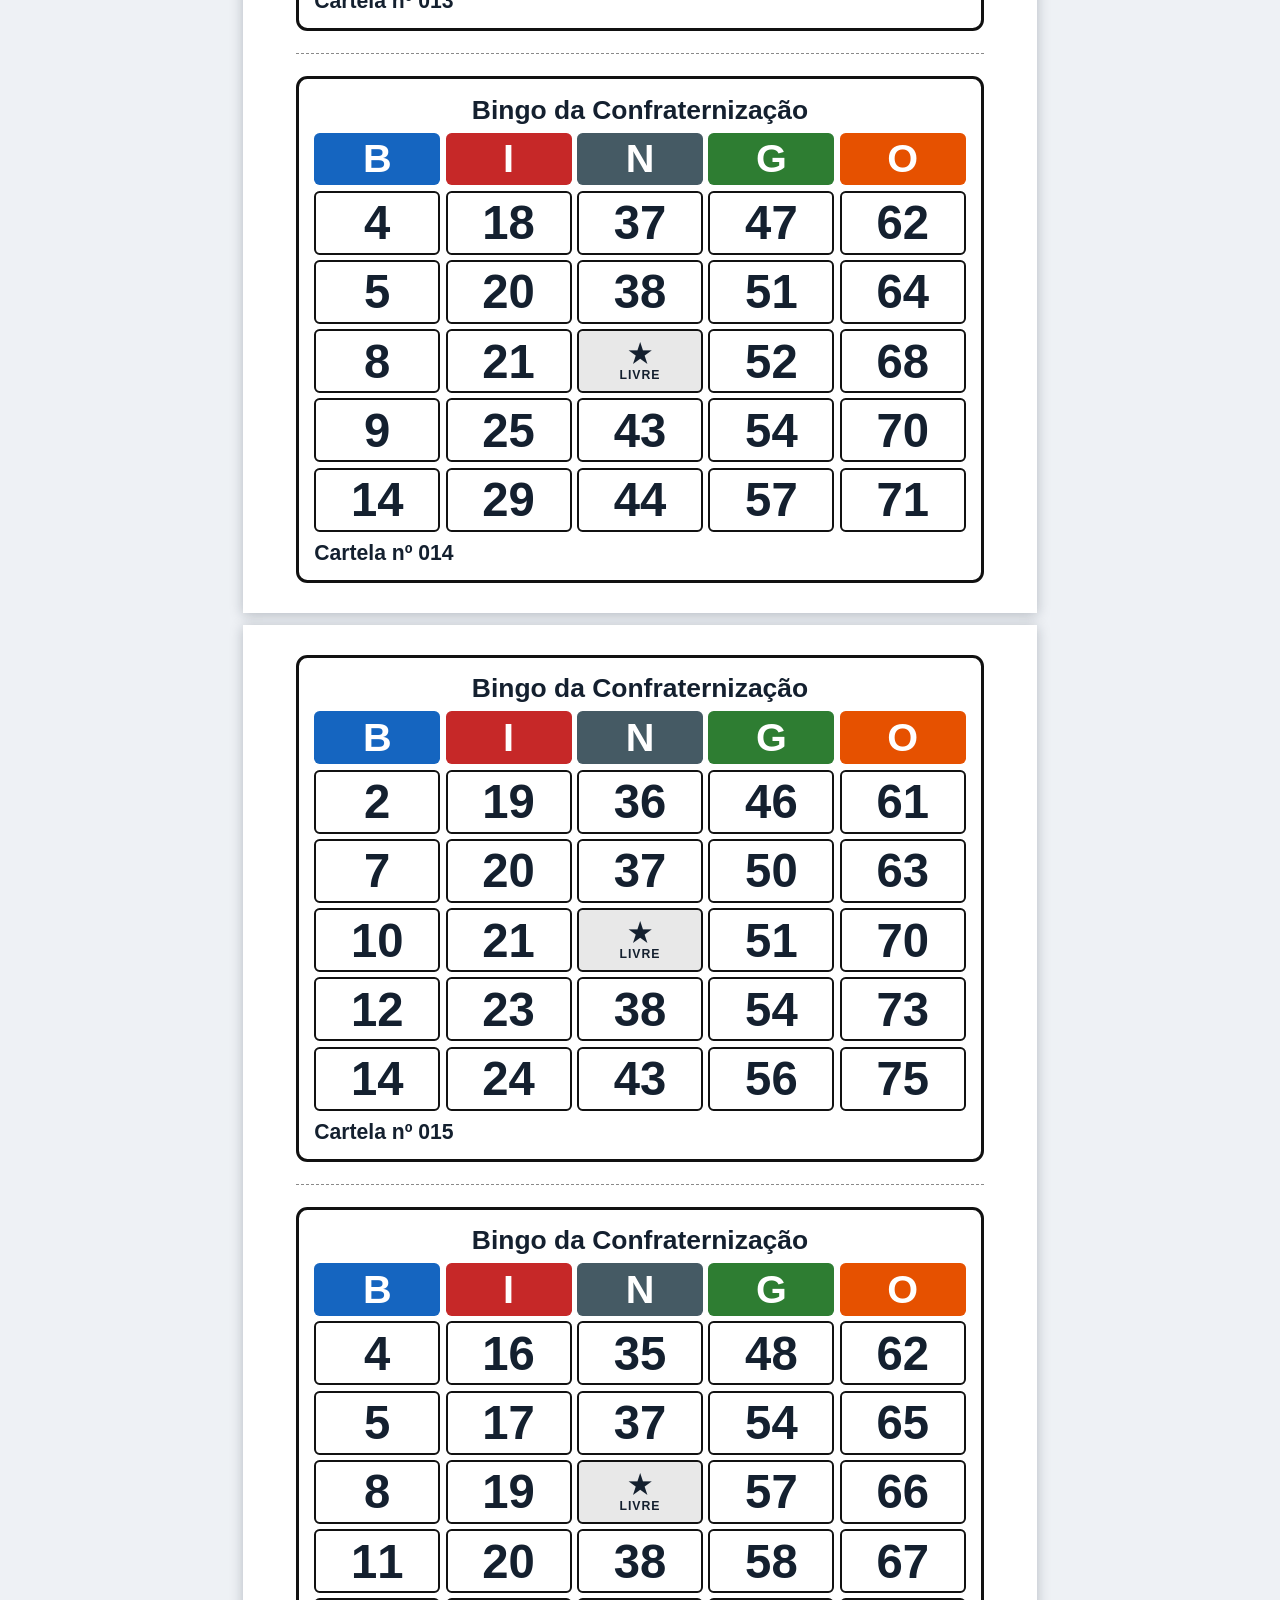
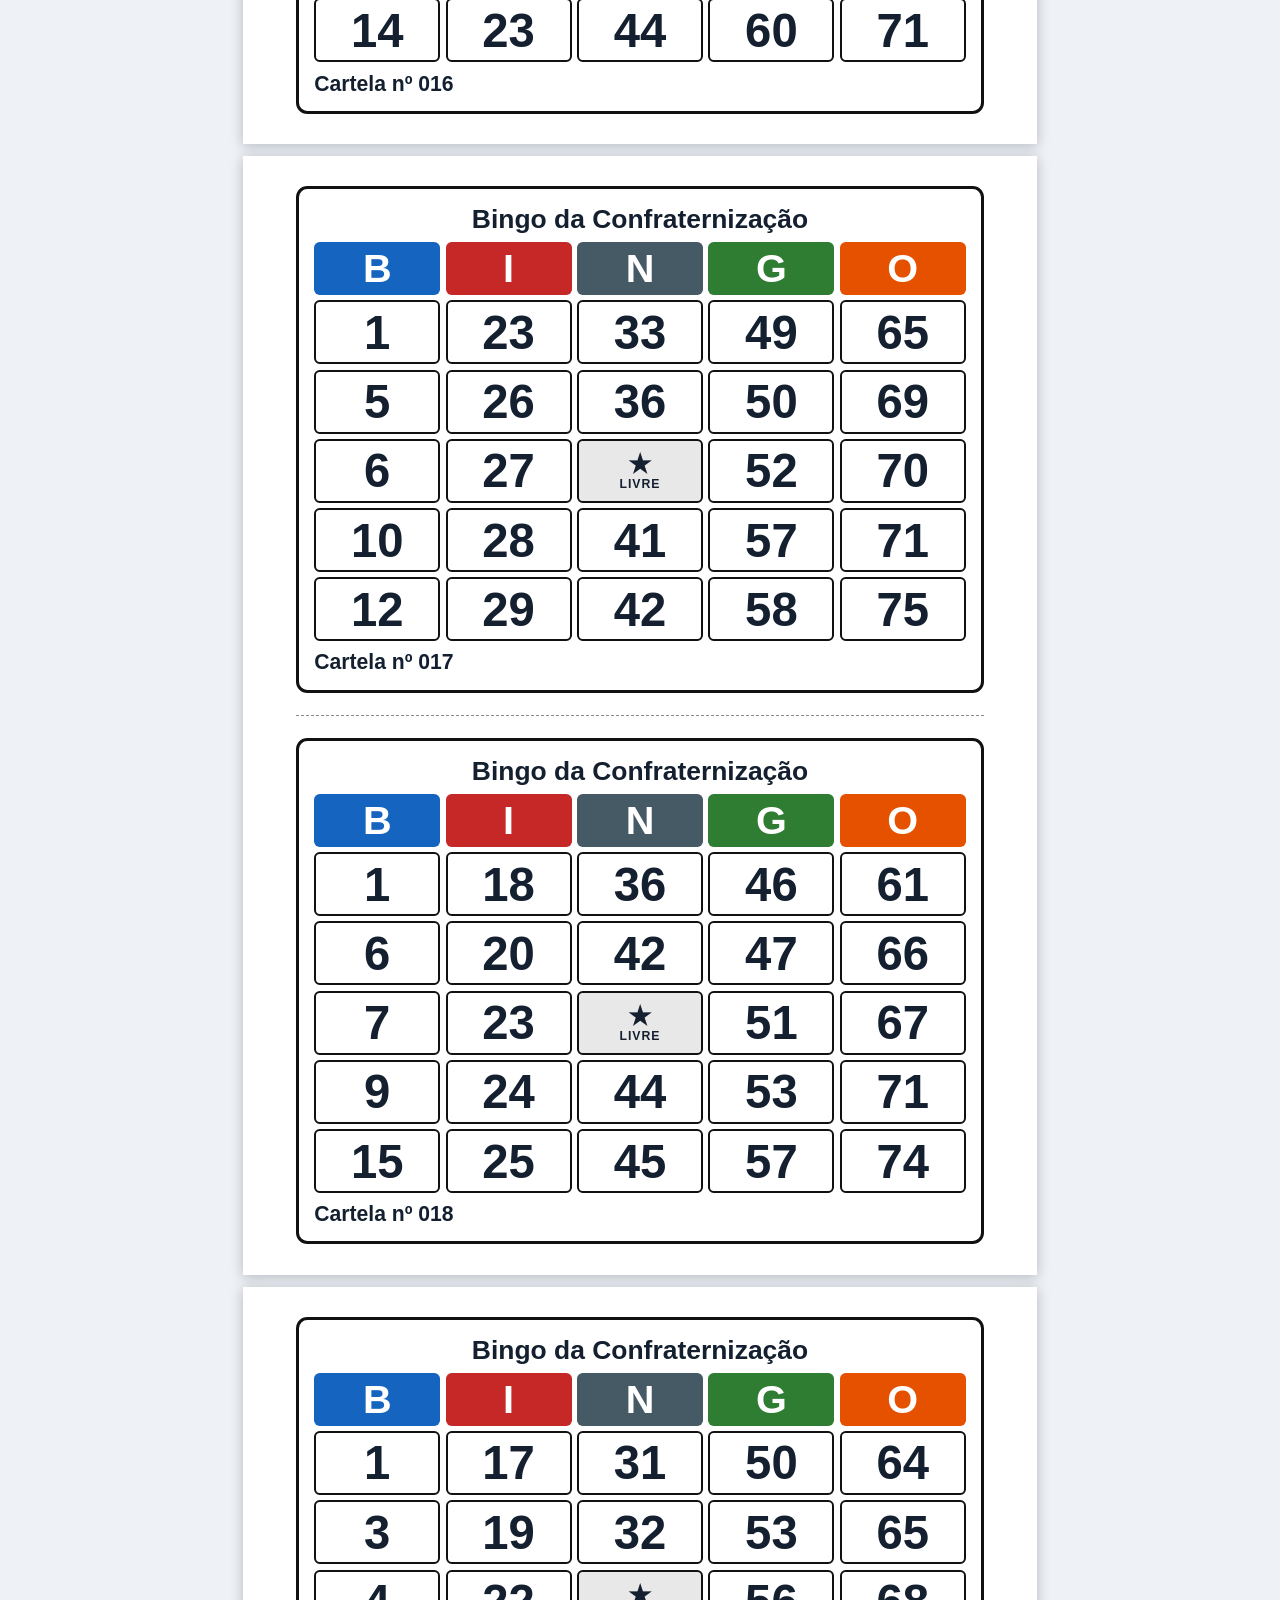
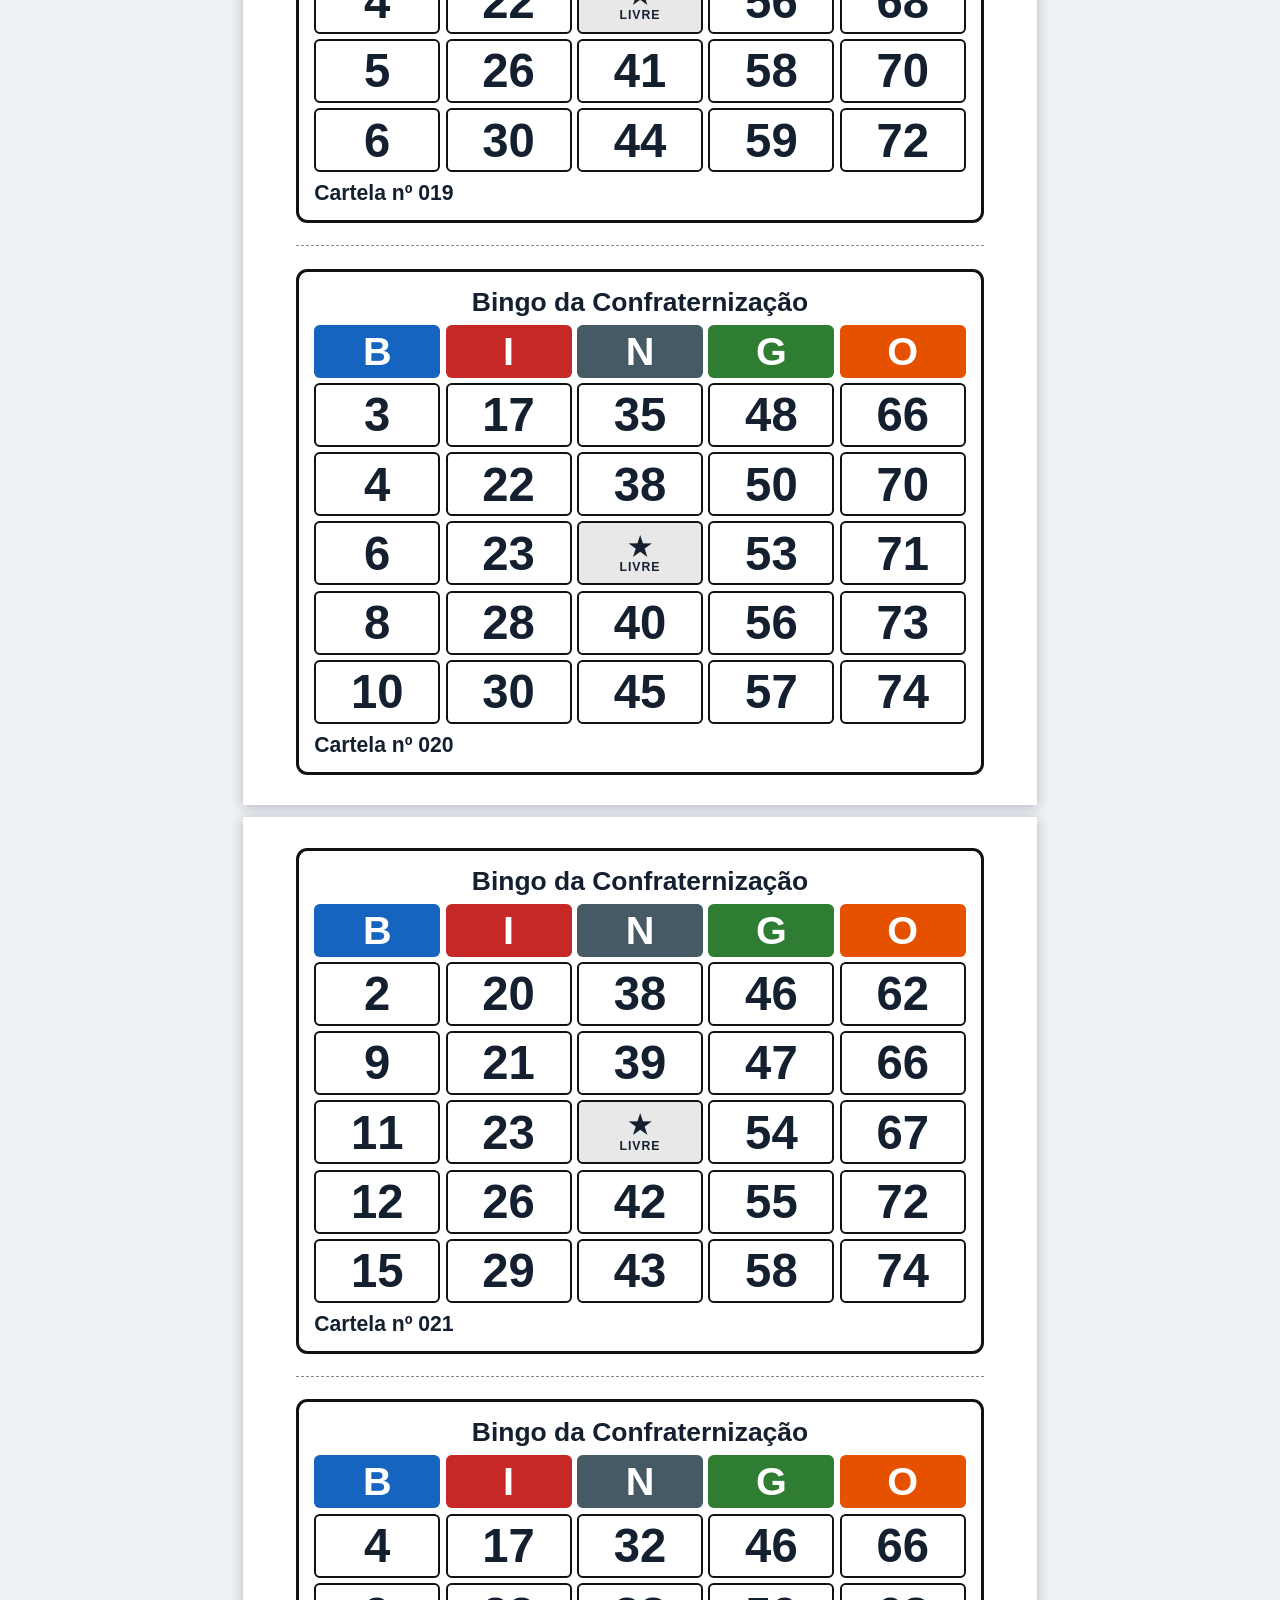
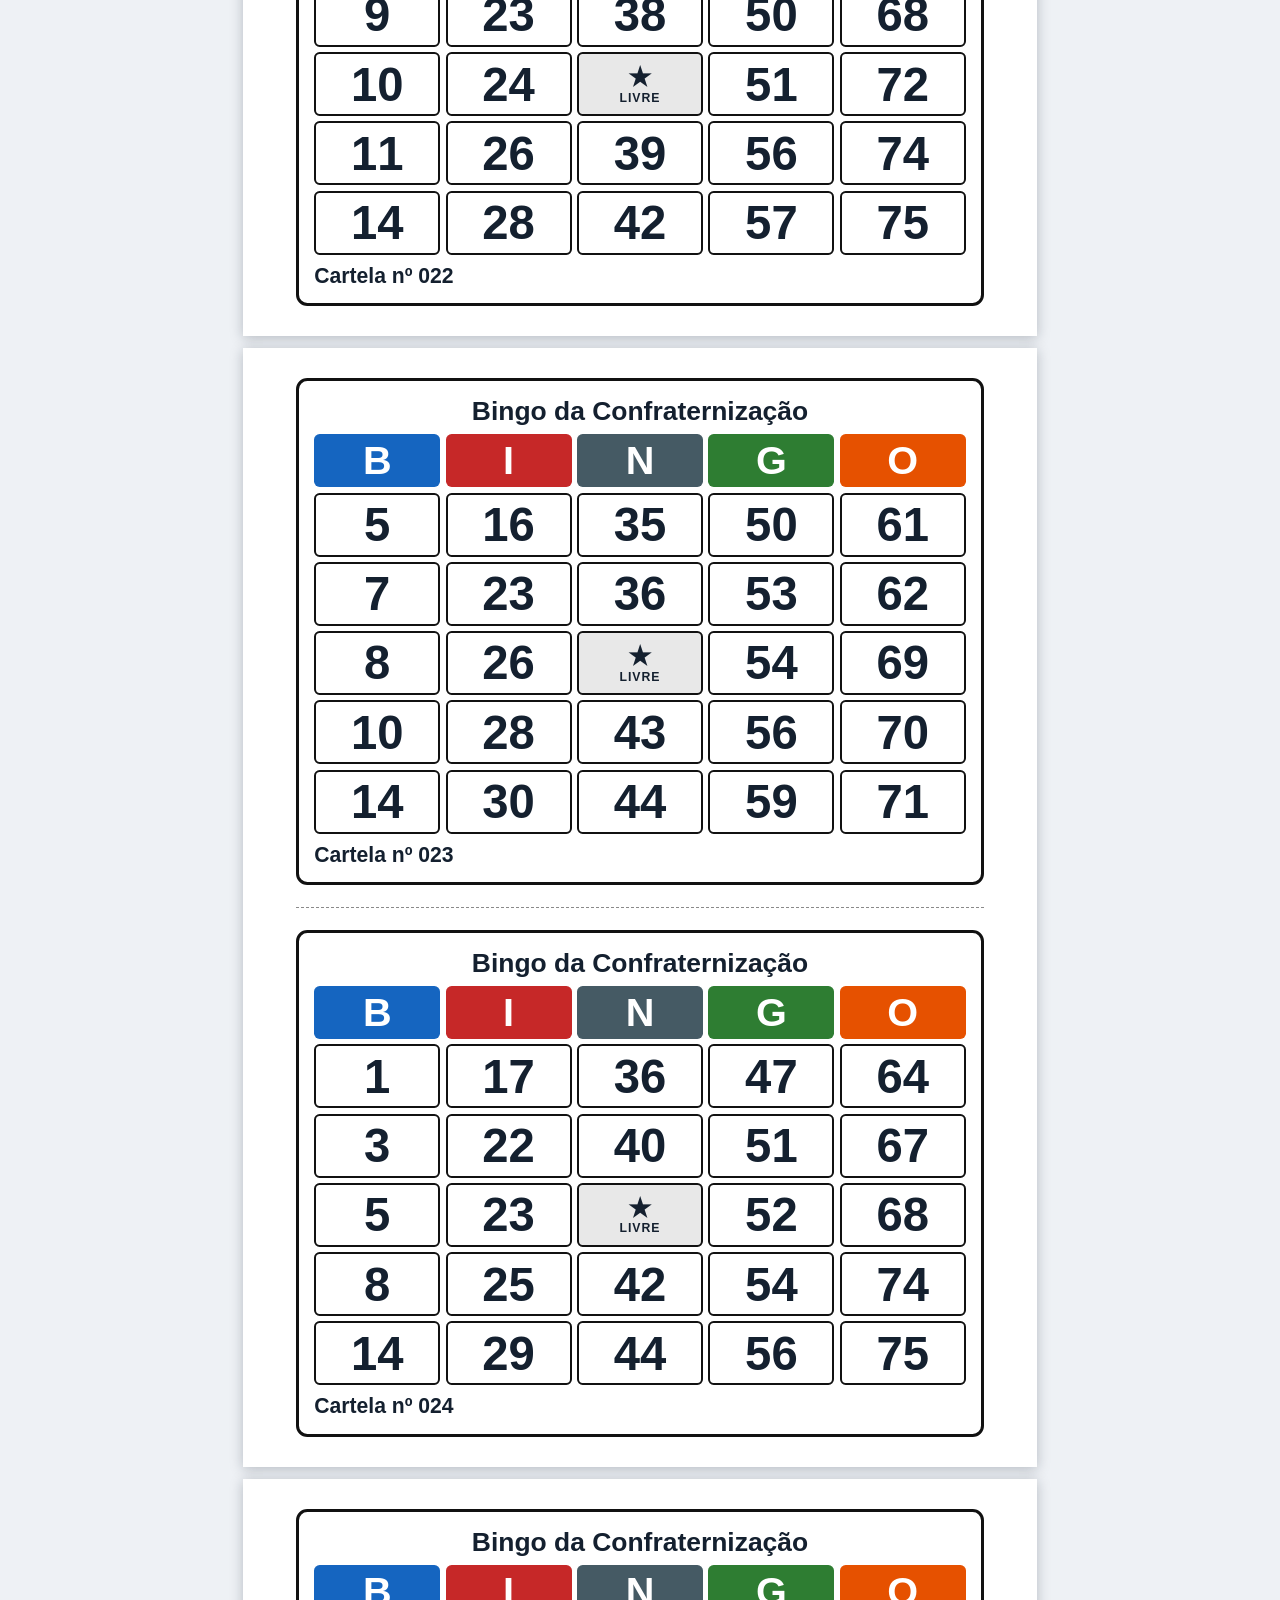
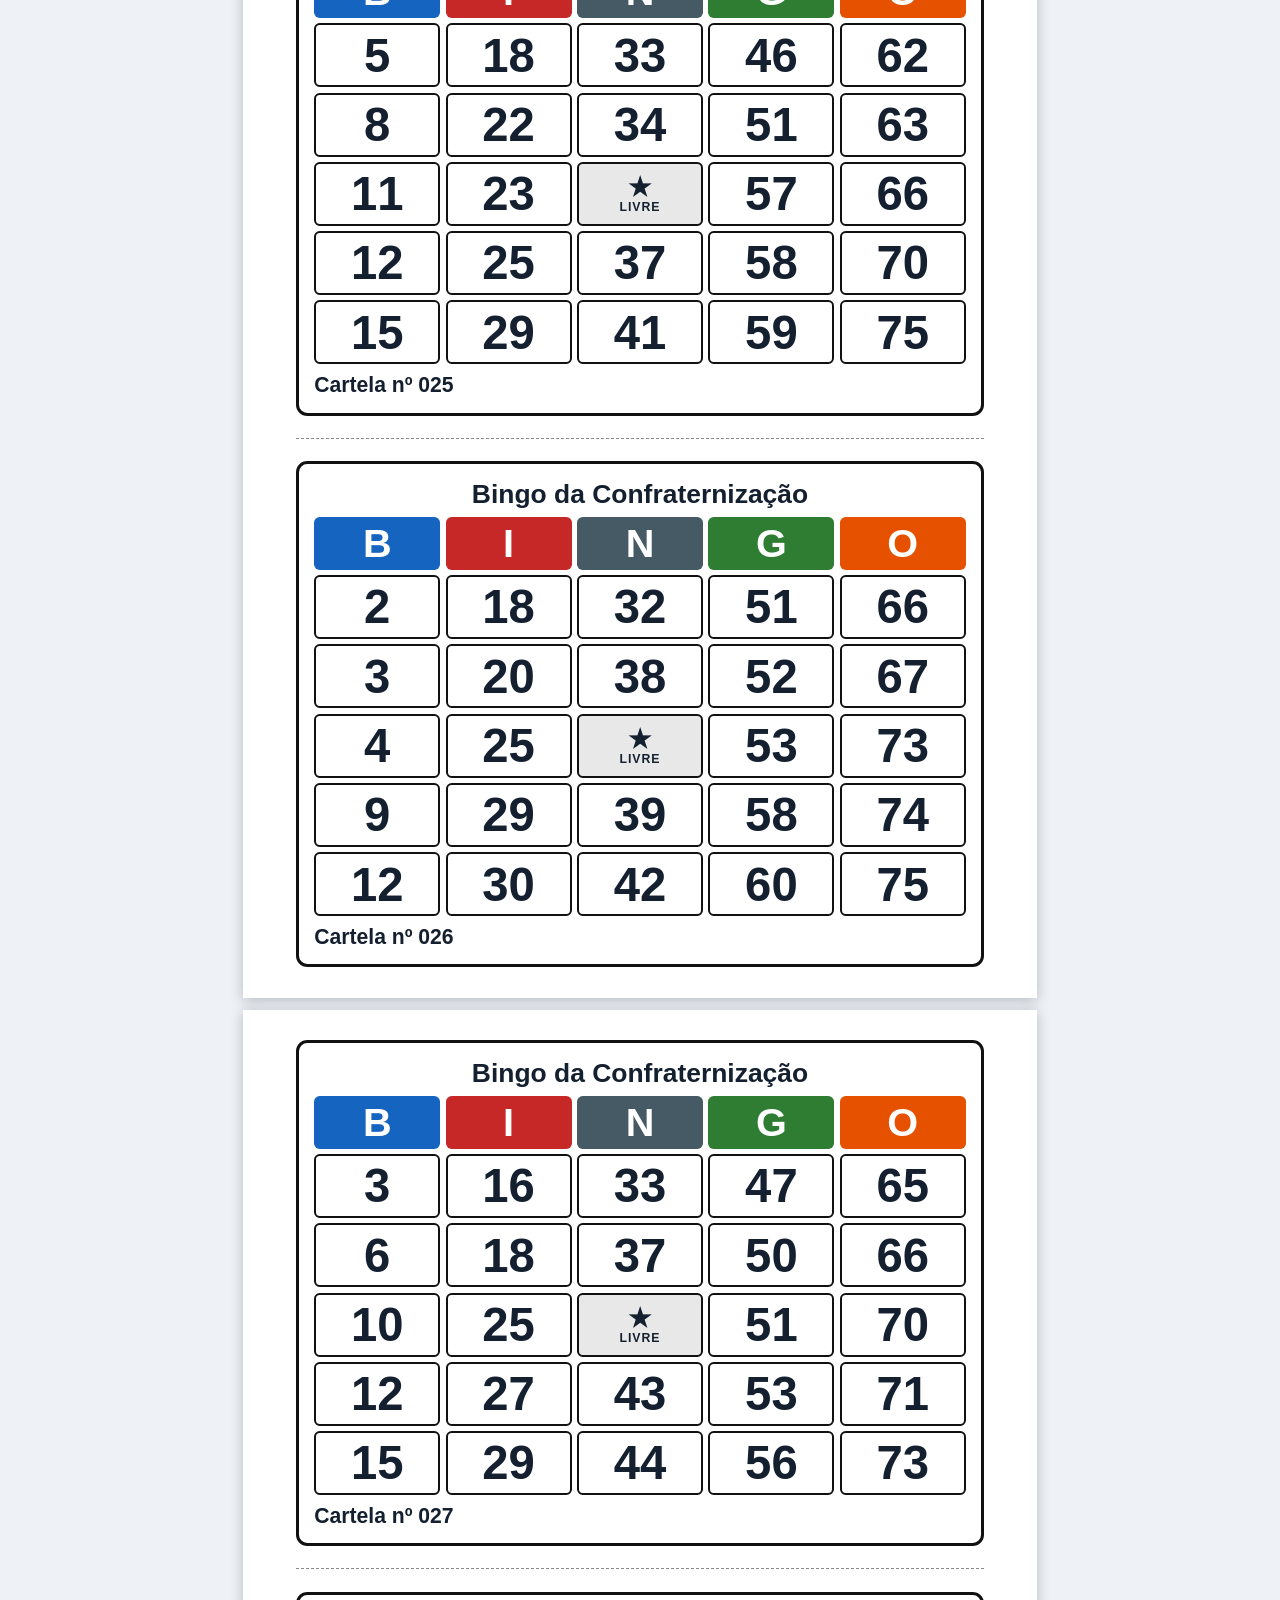
==== commit b624856c: "update" ====
--- a/Cartelas.html
+++ b/Cartelas.html
@@ -3,39 +3,66 @@
 <head>
   <meta charset="utf-8">
   <meta name="viewport" content="width=device-width, initial-scale=1">
+  <meta name="theme-color" content="#0f1b2d">
   <title>Cartelas de Bingo</title>
   <link rel="stylesheet" href="css/cartelas.css">
 </head>
 <body>
-  <header class="controles">
-    <a class="botao-secundario" href="index.html">← Ir para o sorteio</a>
-
-    <label>Título da cartela
-      <input type="text" id="titulo" value="Bingo da Confraternização">
-    </label>
-
-    <label>Primeira cartela nº
-      <input type="number" id="primeira" value="1" min="1" max="9999">
-    </label>
-
-    <label>Quantidade
-      <input type="number" id="quantidade" value="40" min="1" max="500">
-    </label>
-
-    <label>Por folha
-      <select id="por-folha">
-        <option value="2">2 cartelas (A4)</option>
-        <option value="1">1 cartela grande (A4)</option>
-      </select>
-    </label>
-
-    <button type="button" id="gerar">Gerar</button>
-    <button type="button" class="botao-impressao" id="imprimir">Imprimir</button>
-
-    <p class="aviso">Cada número de cartela gera sempre a mesma cartela, e a tela do sorteio reconhece essas cartelas pelo número: na conferência, digite #12 para checar a cartela nº 12. Imprima algumas a mais para reserva.</p>
+  <header class="topo">
+    <a class="voltar" href="index.html">← Voltar ao sorteio</a>
+    <h1>Cartelas de Bingo</h1>
   </header>
 
-  <main id="folhas"></main>
+  <main class="conteudo">
+    <form class="configuracao" id="formulario" novalidate>
+      <div class="campos">
+        <label class="campo-largo">Título da cartela
+          <input type="text" id="titulo" maxlength="40" value="Bingo da Confraternização">
+        </label>
+
+        <label class="campo-largo"><span>Data e local <small>(opcional)</small></span>
+          <input type="text" id="subtitulo" maxlength="50" placeholder="exemplo: 15 de novembro · Salão da Associação">
+        </label>
+
+        <label>Primeira cartela nº
+          <input type="number" id="primeira" value="1" min="1" max="9999" inputmode="numeric">
+        </label>
+
+        <label>Quantidade de cartelas
+          <input type="number" id="quantidade" value="40" min="1" max="500" inputmode="numeric">
+        </label>
+
+        <label>Cartelas por folha
+          <select id="por-folha">
+            <option value="2">2 por folha (recomendado)</option>
+            <option value="1">1 grande por folha</option>
+          </select>
+        </label>
+
+        <label>Impressão
+          <select id="cor">
+            <option value="colorida">Colorida (igual ao telão)</option>
+            <option value="preto-e-branco">Preto e branco (economiza tinta)</option>
+          </select>
+        </label>
+
+        <label class="opcao campo-largo">
+          <input type="checkbox" id="nome">
+          Incluir linha para o nome do participante
+        </label>
+      </div>
+
+      <div class="acoes">
+        <p class="resumo" id="resumo" role="status"></p>
+        <button type="button" class="botao-impressao" id="imprimir">Imprimir cartelas</button>
+      </div>
+
+      <p class="aviso">Cada número de cartela gera sempre a mesma cartela, e a tela do sorteio reconhece essas cartelas pelo número: na conferência, digite #12 para checar a cartela nº 12. Imprima algumas a mais para reserva.</p>
+    </form>
+
+    <h2 class="previa-titulo">Prévia da impressão</h2>
+    <section class="previa" id="folhas" aria-label="Prévia das folhas"></section>
+  </main>
 
   <script src="js/gerador-cartela.js"></script>
   <script src="js/cartelas.js"></script>
--- a/css/cartelas.css
+++ b/css/cartelas.css
@@ -1,83 +1,209 @@
 @page {
   size: A4;
   margin: 0;
+}
+
+:root {
+  --fundo: #eef1f5;
+  --superficie: #ffffff;
+  --texto: #14202f;
+  --texto-suave: #55657a;
+  --borda: #cfd7e2;
+  --primaria: #0f1b2d;
+  --impressao: #c1272d;
+  --foco: #1565c0;
+  --cor-b: #1565c0;
+  --cor-i: #c62828;
+  --cor-n: #455a64;
+  --cor-g: #2e7d32;
+  --cor-o: #e65100;
+  --altura-cartela: 134mm;
+  --altura-letras: 14mm;
+  --fonte-titulo: 7mm;
+  --fonte-subtitulo: 4.4mm;
+  --fonte-letras: 10.5mm;
+  --fonte-numero: 12.5mm;
+  --fonte-rodape: 5.6mm;
+  --espaco-da-grade: 1.4mm;
+  --borda-da-casa: 0.7mm;
+  --escala-da-previa: 1;
+}
+
+body.uma-por-folha {
+  --altura-cartela: 281mm;
+  --altura-letras: 28mm;
+  --fonte-titulo: 12mm;
+  --fonte-subtitulo: 7mm;
+  --fonte-letras: 21mm;
+  --fonte-numero: 24mm;
+  --fonte-rodape: 9mm;
+  --espaco-da-grade: 2.4mm;
+  --borda-da-casa: 1.1mm;
 }
 
 * {
   box-sizing: border-box;
   margin: 0;
   padding: 0;
+  -webkit-tap-highlight-color: transparent;
 }
 
 body {
-  background: #d9dde3;
-  color: #000000;
+  background: var(--fundo);
+  color: var(--texto);
   font-family: Arial, Helvetica, sans-serif;
-}
-
-.controles {
+  -webkit-print-color-adjust: exact;
+  print-color-adjust: exact;
+}
+
+.topo {
   display: flex;
   flex-wrap: wrap;
-  align-items: flex-end;
-  gap: 14px;
-  max-width: 900px;
-  margin: 16px auto;
-  padding: 16px 20px;
+  align-items: center;
+  gap: 8px 20px;
+  padding: 14px 20px;
+  background: var(--primaria);
+  color: #ffffff;
+}
+
+.topo h1 {
+  font-size: 20px;
+}
+
+.voltar {
+  padding: 8px 14px;
+  border-radius: 8px;
+  background: rgba(255, 255, 255, 0.14);
+  color: #ffffff;
+  font-size: 15px;
+  font-weight: 700;
+  text-decoration: none;
+}
+
+.voltar:hover {
+  background: rgba(255, 255, 255, 0.24);
+}
+
+.conteudo {
+  max-width: 980px;
+  margin: 0 auto;
+  padding: 16px 12px 48px;
+}
+
+.configuracao {
+  padding: 20px;
+  border-radius: 14px;
+  background: var(--superficie);
+  box-shadow: 0 2px 10px rgba(15, 27, 45, 0.12);
+}
+
+.campos {
+  display: grid;
+  grid-template-columns: repeat(auto-fit, minmax(220px, 1fr));
+  gap: 16px;
+}
+
+.campo-largo {
+  grid-column: 1 / -1;
+}
+
+.configuracao label {
+  display: flex;
+  flex-direction: column;
+  gap: 6px;
+  font-size: 15px;
+  font-weight: 700;
+}
+
+.configuracao label small {
+  color: var(--texto-suave);
+  font-weight: 400;
+}
+
+.configuracao input[type="text"],
+.configuracao input[type="number"],
+.configuracao select {
+  width: 100%;
+  min-height: 46px;
+  padding: 10px 12px;
+  border: 2px solid var(--borda);
   border-radius: 10px;
   background: #ffffff;
+  color: var(--texto);
+  font: inherit;
   font-size: 16px;
-}
-
-.controles label {
-  display: flex;
-  flex-direction: column;
-  gap: 4px;
+  font-weight: 400;
+}
+
+.configuracao input:focus-visible,
+.configuracao select:focus-visible,
+.botao-impressao:focus-visible,
+.voltar:focus-visible {
+  outline: 3px solid var(--foco);
+  outline-offset: 2px;
+}
+
+.configuracao .opcao {
+  flex-direction: row;
+  align-items: center;
+  gap: 10px;
+  min-height: 46px;
   font-weight: 600;
 }
 
-.controles input,
-.controles select {
-  padding: 8px 10px;
-  border: 1px solid #999999;
-  border-radius: 6px;
-  font: inherit;
-}
-
-.controles input[type="text"] {
-  width: 320px;
-}
-
-.controles input[type="number"] {
-  width: 110px;
-}
-
-.controles button,
-.botao-secundario {
-  padding: 10px 18px;
+.configuracao .opcao input {
+  width: 22px;
+  height: 22px;
+}
+
+.acoes {
+  display: flex;
+  flex-wrap: wrap;
+  align-items: center;
+  justify-content: space-between;
+  gap: 12px 20px;
+  margin-top: 20px;
+}
+
+.resumo {
+  color: var(--texto-suave);
+  font-size: 15px;
+  font-weight: 600;
+}
+
+.botao-impressao {
+  min-height: 50px;
+  padding: 12px 28px;
   border: 0;
-  border-radius: 6px;
-  background: #0f1b2d;
+  border-radius: 12px;
+  background: var(--impressao);
   color: #ffffff;
   font: inherit;
-  font-weight: 700;
-  text-decoration: none;
+  font-size: 17px;
+  font-weight: 700;
   cursor: pointer;
 }
 
-.controles .botao-secundario {
-  background: #e6e9ee;
-  color: #0f1b2d;
-}
-
-.controles .botao-impressao {
-  background: #c1272d;
+.botao-impressao:hover {
+  filter: brightness(1.1);
 }
 
 .aviso {
-  flex-basis: 100%;
-  color: #444444;
+  margin-top: 18px;
+  padding: 10px 14px;
+  border-left: 4px solid var(--borda);
+  color: var(--texto-suave);
   font-size: 14px;
-  line-height: 1.4;
+  line-height: 1.5;
+}
+
+.previa-titulo {
+  margin: 28px 0 8px;
+  color: var(--texto-suave);
+  font-size: 15px;
+  letter-spacing: 0.06em;
+  text-align: center;
+  text-transform: uppercase;
 }
 
 .folha {
@@ -86,11 +212,12 @@
   justify-content: space-between;
   width: 210mm;
   height: 296mm;
-  margin: 10px auto;
+  margin: 12px auto;
   padding: 8mm 14mm;
   overflow: hidden;
   background: #ffffff;
-  box-shadow: 0 2px 10px rgba(0, 0, 0, 0.25);
+  box-shadow: 0 2px 12px rgba(15, 27, 45, 0.25);
+  zoom: var(--escala-da-previa);
   break-after: page;
 }
 
@@ -100,30 +227,42 @@
 
 .corte {
   border: 0;
-  border-top: 0.4mm dashed #888888;
+  border-top: 0.4mm dashed #8a8a8a;
 }
 
 .cartela {
   display: flex;
   flex-direction: column;
-  height: 134mm;
+  height: var(--altura-cartela);
   padding: 4mm;
-  border: 1.2mm solid #000000;
+  border: 1mm solid #111111;
+  border-radius: 3mm;
+}
+
+.cartela-cabecalho {
+  margin-bottom: 2mm;
+  text-align: center;
 }
 
 .titulo {
-  margin-bottom: 2mm;
-  font-size: 6.5mm;
-  font-weight: 700;
-  text-align: center;
+  font-size: var(--fonte-titulo);
+  font-weight: 700;
+  line-height: 1.15;
+}
+
+.subtitulo {
+  margin-top: 0.8mm;
+  color: #444444;
+  font-size: var(--fonte-subtitulo);
 }
 
 .grade {
   display: grid;
   flex: 1;
-  grid-template-columns: repeat(5, 1fr);
-  grid-template-rows: 15mm repeat(5, 1fr);
-  gap: 1.2mm;
+  grid-template-columns: repeat(5, minmax(0, 1fr));
+  grid-template-rows: var(--altura-letras) repeat(5, minmax(0, 1fr));
+  gap: var(--espaco-da-grade);
+  min-height: 0;
 }
 
 .letra,
@@ -135,63 +274,86 @@
 }
 
 .letra {
-  background: #000000;
+  background: var(--cor-da-letra, #111111);
   color: #ffffff;
-  font-size: 11mm;
+  font-size: var(--fonte-letras);
   font-weight: 900;
 }
 
+.letra[data-letra="B"] { --cor-da-letra: var(--cor-b); }
+.letra[data-letra="I"] { --cor-da-letra: var(--cor-i); }
+.letra[data-letra="N"] { --cor-da-letra: var(--cor-n); }
+.letra[data-letra="G"] { --cor-da-letra: var(--cor-g); }
+.letra[data-letra="O"] { --cor-da-letra: var(--cor-o); }
+
+body.preto-e-branco .letra {
+  background: #111111;
+}
+
 .casa {
-  border: 0.8mm solid #000000;
-  font-size: 13mm;
+  border: var(--borda-da-casa) solid #111111;
+  font-size: var(--fonte-numero);
   font-weight: 800;
   line-height: 1;
   font-variant-numeric: tabular-nums;
 }
 
 .casa.livre {
-  background: #e3e3e3;
-  font-size: 6mm;
-}
-
-.rodape {
-  margin-top: 2mm;
-  font-size: 8mm;
-  font-weight: 700;
-  text-align: center;
-}
-
-.uma-por-folha .cartela {
-  height: 280mm;
-  padding: 6mm;
-}
-
-.uma-por-folha .titulo {
-  margin-bottom: 4mm;
-  font-size: 10mm;
-}
-
-.uma-por-folha .grade {
-  grid-template-rows: 28mm repeat(5, 1fr);
-  gap: 2.5mm;
-}
-
-.uma-por-folha .letra {
-  font-size: 22mm;
-}
-
-.uma-por-folha .casa {
-  border-width: 1.2mm;
-  font-size: 32mm;
-}
-
-.uma-por-folha .casa.livre {
-  font-size: 12mm;
-}
-
-.uma-por-folha .rodape {
-  margin-top: 4mm;
-  font-size: 14mm;
+  flex-direction: column;
+  gap: 0.4mm;
+  background: #e8e8e8;
+}
+
+.livre-estrela {
+  font-size: calc(var(--fonte-numero) * 0.55);
+  line-height: 1;
+}
+
+.livre-texto {
+  font-size: calc(var(--fonte-numero) * 0.26);
+  letter-spacing: 0.08em;
+}
+
+.cartela-rodape {
+  display: flex;
+  align-items: baseline;
+  justify-content: space-between;
+  gap: 4mm;
+  margin-top: 2.4mm;
+  font-size: var(--fonte-rodape);
+  font-weight: 700;
+}
+
+.campo-nome {
+  display: flex;
+  flex: 1;
+  align-items: baseline;
+  gap: 2mm;
+  font-weight: 400;
+}
+
+.campo-nome::after {
+  flex: 1;
+  border-bottom: 0.4mm solid #111111;
+  content: "";
+}
+
+@media (max-width: 560px) {
+  .topo {
+    padding: 12px 14px;
+  }
+
+  .configuracao {
+    padding: 16px;
+  }
+
+  .botao-impressao {
+    width: 100%;
+  }
+
+  .resumo {
+    width: 100%;
+  }
 }
 
 @media print {
@@ -199,12 +361,20 @@
     background: #ffffff;
   }
 
-  .controles {
+  .topo,
+  .configuracao,
+  .previa-titulo {
     display: none;
+  }
+
+  .conteudo {
+    max-width: none;
+    padding: 0;
   }
 
   .folha {
     margin: 0;
     box-shadow: none;
-  }
-}
+    zoom: 1;
+  }
+}
